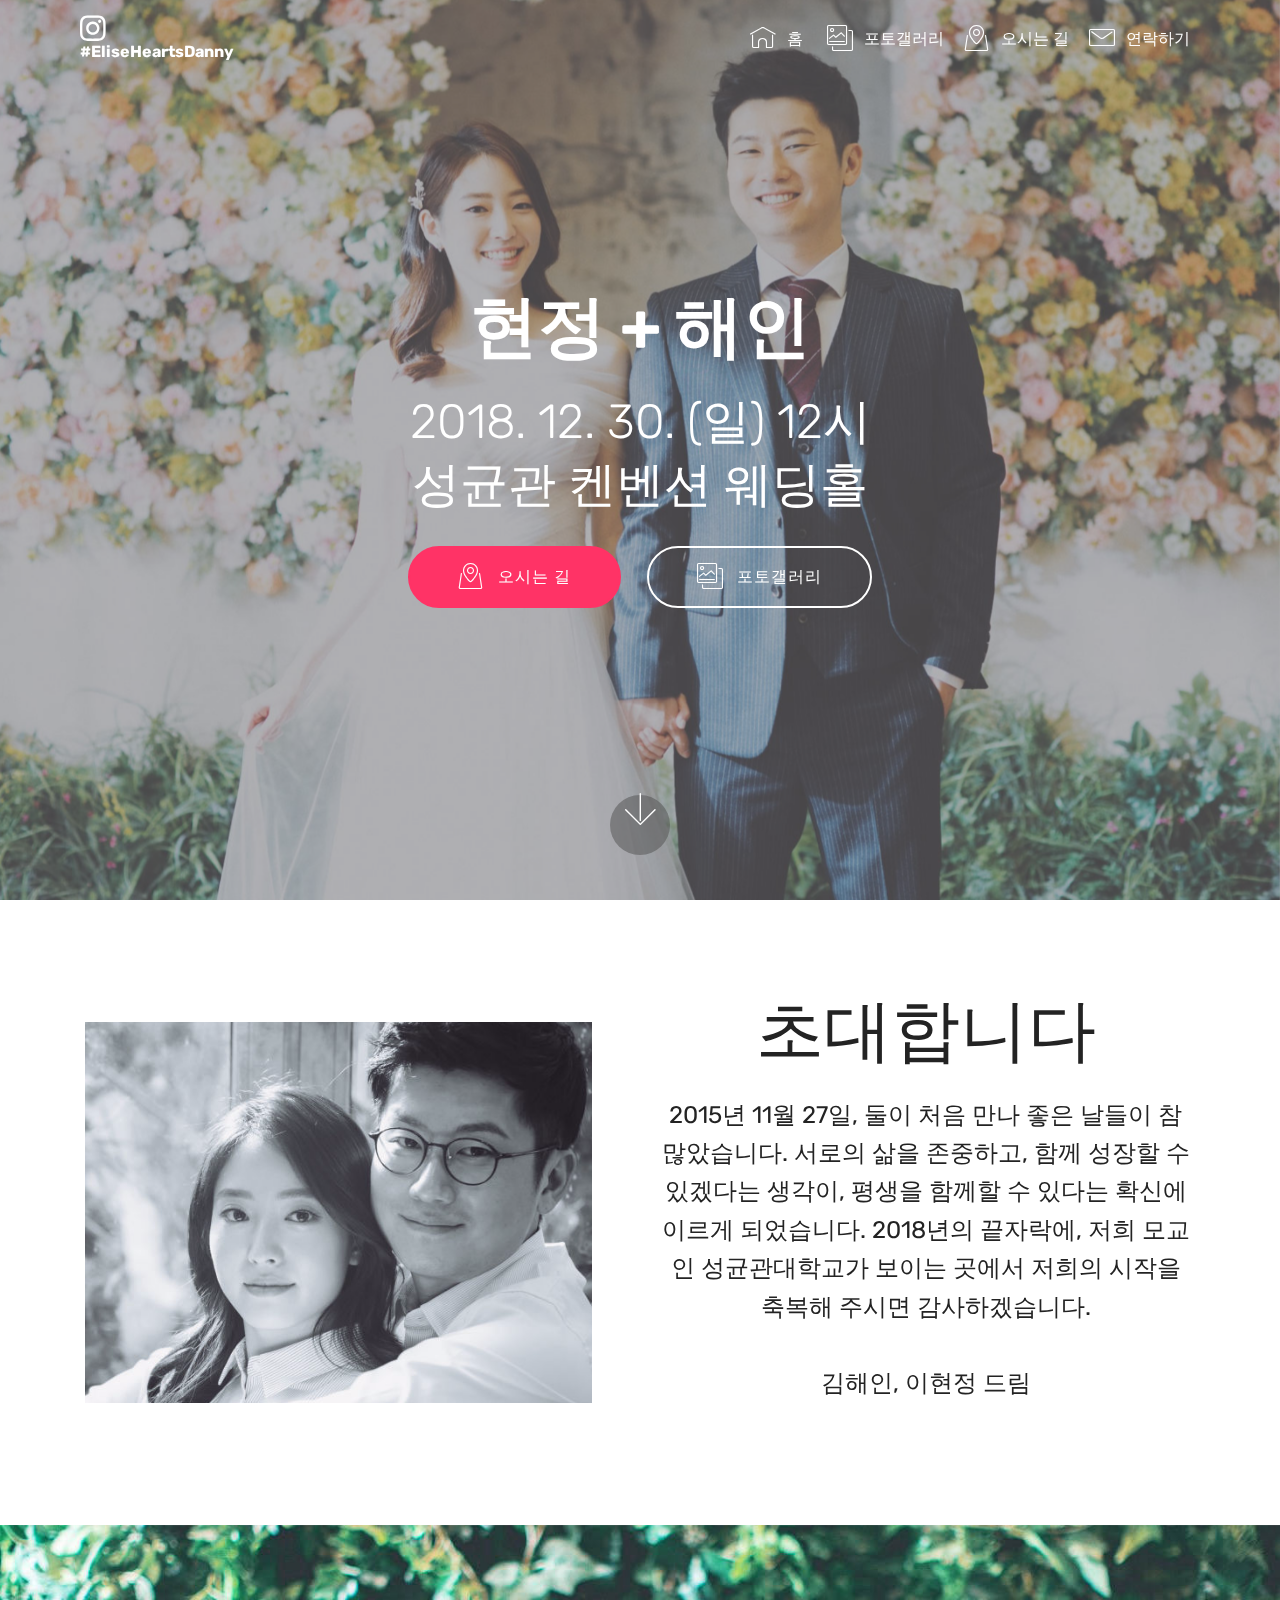
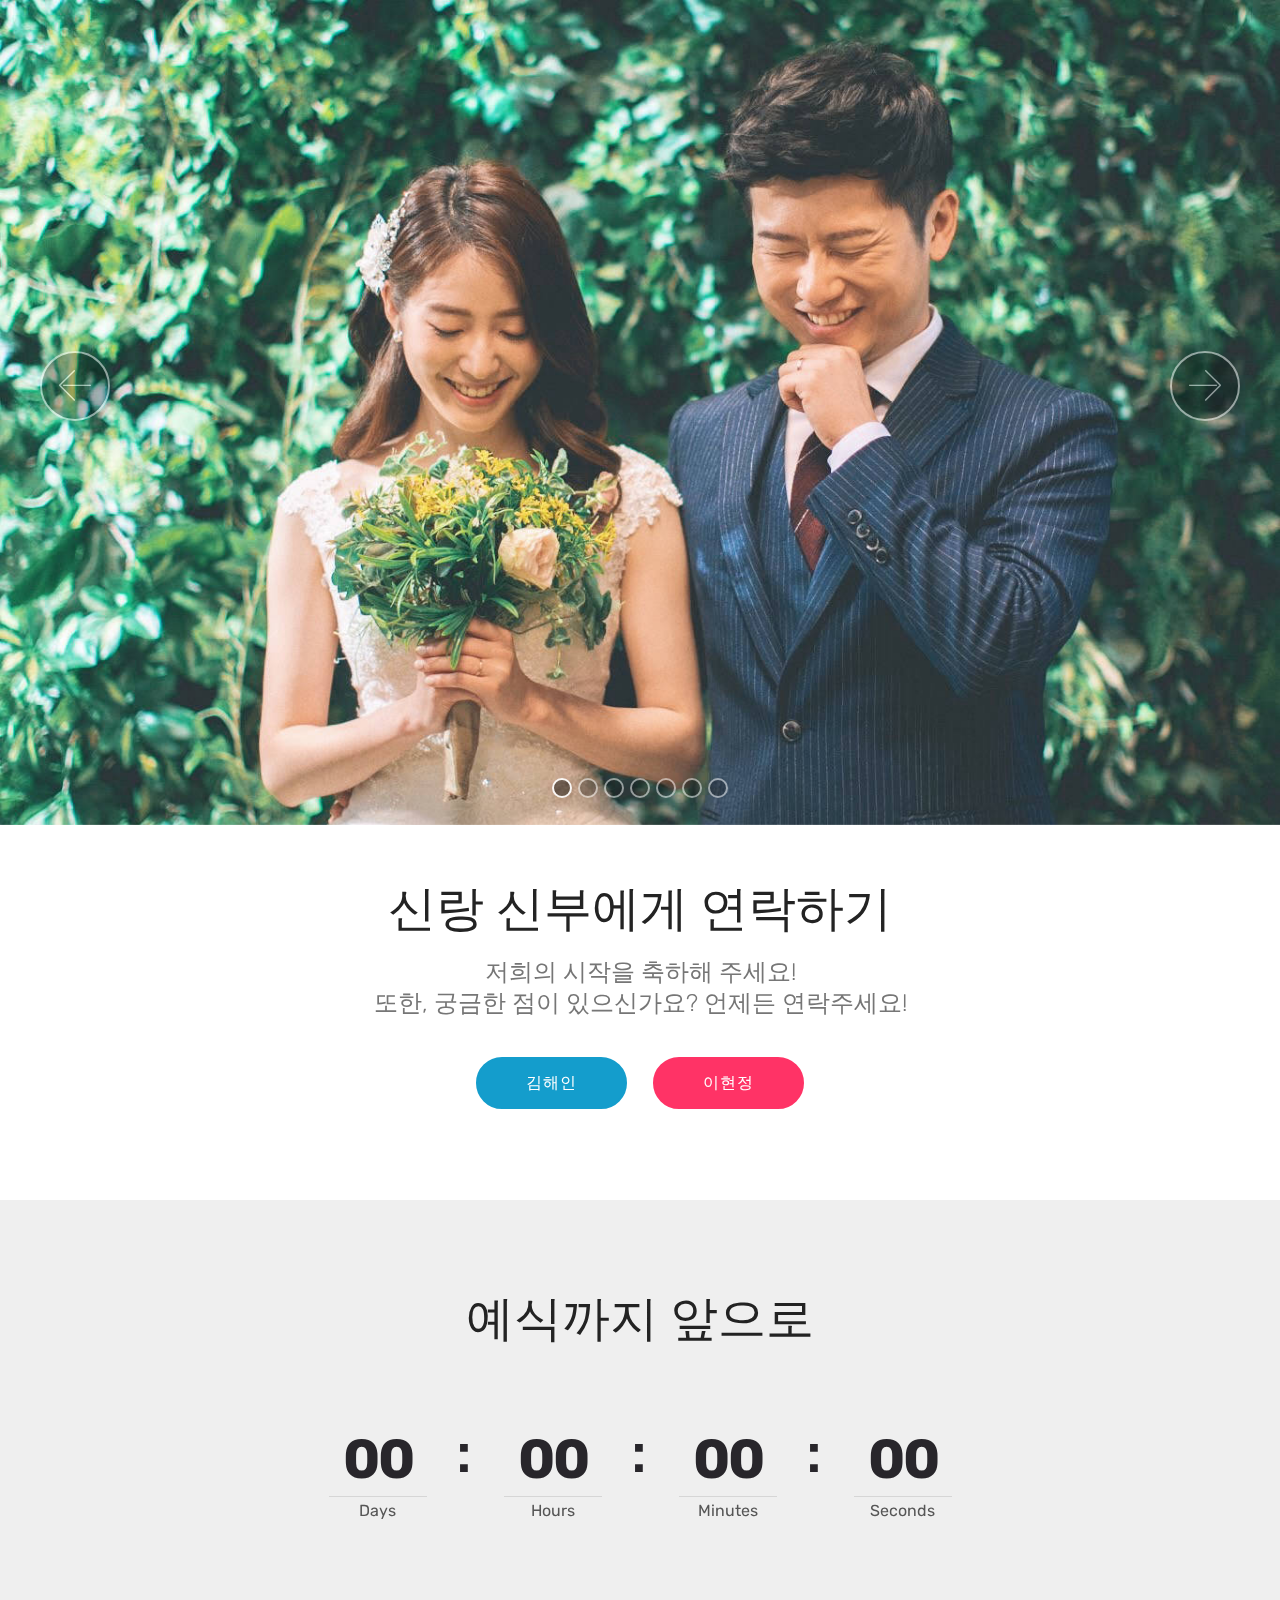
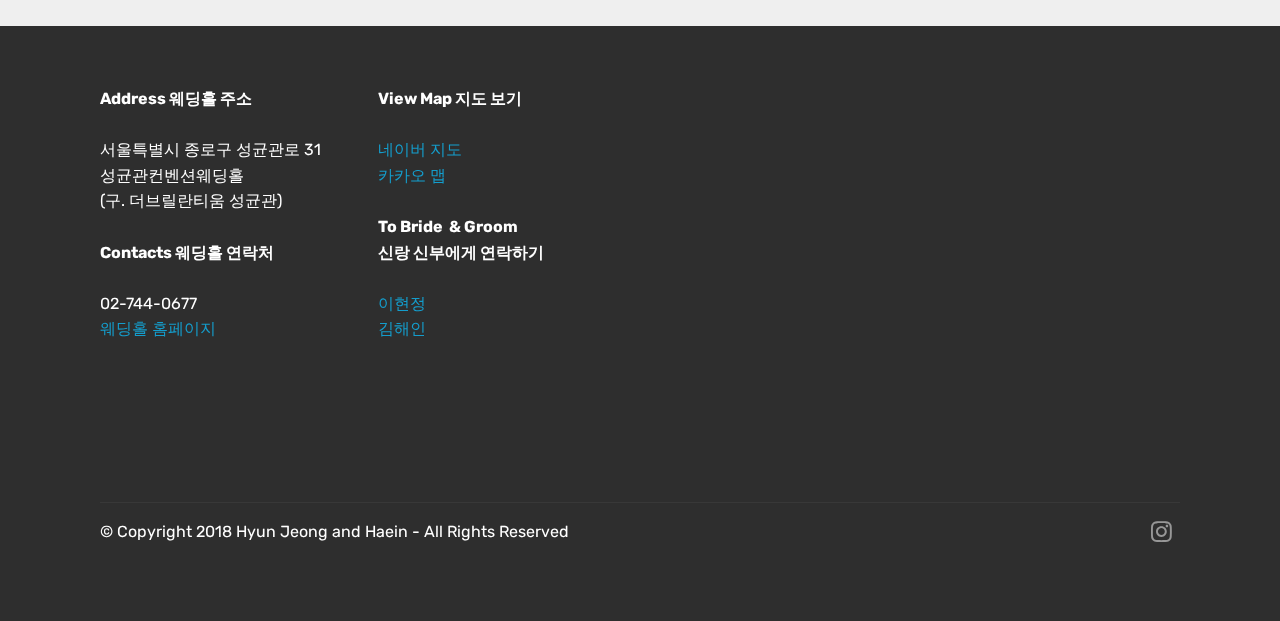
==== index.html @ a501055c "create github pages" ====
<!DOCTYPE html>
<html >
<head>
  <!-- Site made with Mobirise Website Builder v4.8.7, https://mobirise.com -->
  <meta charset="UTF-8">
  <meta http-equiv="X-UA-Compatible" content="IE=edge">
  <meta name="generator" content="Mobirise v4.8.7, mobirise.com">
  <meta name="viewport" content="width=device-width, initial-scale=1, minimum-scale=1">
  <link rel="shortcut icon" href="assets/images/logo2.png" type="image/x-icon">
  <meta name="description" content="">
  <title>초대합니다</title>
  <link rel="stylesheet" href="assets/web/assets/mobirise-icons/mobirise-icons.css">
  <link rel="stylesheet" href="assets/tether/tether.min.css">
  <link rel="stylesheet" href="assets/bootstrap/css/bootstrap.min.css">
  <link rel="stylesheet" href="assets/bootstrap/css/bootstrap-grid.min.css">
  <link rel="stylesheet" href="assets/bootstrap/css/bootstrap-reboot.min.css">
  <link rel="stylesheet" href="assets/socicon/css/styles.css">
  <link rel="stylesheet" href="assets/dropdown/css/style.css">
  <link rel="stylesheet" href="assets/theme/css/style.css">
  <link rel="stylesheet" href="assets/mobirise/css/mbr-additional.css" type="text/css">
  
  
  
</head>
<body>
  <section class="menu cid-r9FA1rceeF" once="menu" id="menu1-o">

    

    <nav class="navbar navbar-expand beta-menu navbar-dropdown align-items-center navbar-fixed-top navbar-toggleable-sm bg-color transparent">
        <button class="navbar-toggler navbar-toggler-right" type="button" data-toggle="collapse" data-target="#navbarSupportedContent" aria-controls="navbarSupportedContent" aria-expanded="false" aria-label="Toggle navigation">
            <div class="hamburger">
                <span></span>
                <span></span>
                <span></span>
                <span></span>
            </div>
        </button>
        <div class="menu-logo">
            <div class="navbar-brand">
                
                <span class="navbar-caption-wrap"><a class="navbar-caption text-white display-4" href="https://www.instagram.com/eliseheartsdanny/"><span class="socicon socicon-instagram mbr-iconfont mbr-iconfont-btn"></span>
                        #EliseHeartsDanny</a></span>
            </div>
        </div>
        <div class="collapse navbar-collapse" id="navbarSupportedContent">
            <ul class="navbar-nav nav-dropdown nav-right" data-app-modern-menu="true"><li class="nav-item">
                    <a class="nav-link link text-white display-4" href="index.html">
                        <span class="mbri-home mbr-iconfont mbr-iconfont-btn"></span>홈&nbsp;</a>
                </li>
                <li class="nav-item">
                    <a class="nav-link link text-white display-4" href="page.html"><span class="mbri-photos mbr-iconfont mbr-iconfont-btn"></span>포토갤러리</a>
                </li><li class="nav-item"><a class="nav-link link text-white display-4" href="page2.html"><span class="mbri-map-pin mbr-iconfont mbr-iconfont-btn"></span>오시는 길<br></a></li><li class="nav-item"><a class="nav-link link text-white display-4" href="page4.html"><span class="mbri-letter mbr-iconfont mbr-iconfont-btn"></span>연락하기<br></a></li></ul>
            
        </div>
    </nav>
</section>

<section class="engine"><a href="https://mobirise.info/u">bootstrap responsive templates</a></section><section class="cid-r9Fqbcuisv mbr-fullscreen mbr-parallax-background" id="header2-a">

    

    <div class="mbr-overlay" style="opacity: 0.5; background-color: rgb(118, 118, 118);"></div>

    <div class="container align-center">
        <div class="row justify-content-md-center">
            <div class="mbr-white col-md-10">
                <h1 class="mbr-section-title mbr-bold pb-3 mbr-fonts-style display-1">
                    현정 + 해인</h1>
                <h3 class="mbr-section-subtitle align-center mbr-light pb-3 mbr-fonts-style display-2">2018. 12. 30. (일) 12시<br>성균관 켄벤션 웨딩홀</h3>
                
                <div class="mbr-section-btn"><a class="btn btn-md btn-secondary display-4" href="page2.html"><span class="mbri-map-pin mbr-iconfont mbr-iconfont-btn"></span>오시는 길</a>
                    <a class="btn btn-md btn-white-outline display-4" href="page.html"><span class="mbri-photos mbr-iconfont mbr-iconfont-btn"></span>포토갤러리</a></div>
            </div>
        </div>
    </div>
    <div class="mbr-arrow hidden-sm-down" aria-hidden="true">
        <a href="#next">
            <i class="mbri-down mbr-iconfont"></i>
        </a>
    </div>
</section>

<section class="header3 cid-r9FpPmQoL1" id="header3-9">

    

    

    <div class="container">
        <div class="media-container-row">
            <div class="mbr-figure" style="width: 100%;">
                <img src="assets/images/ad77caf5-7f33-4e1b-9abf-c7ae0a8abde1-580x870.jpg" alt="Mobirise" title="">
            </div>

            <div class="media-content">
                <h1 class="mbr-section-title mbr-white pb-3 mbr-fonts-style display-1">
                    초대합니다</h1>
                
                <div class="mbr-section-text mbr-white pb-3 ">
                    <p class="mbr-text mbr-fonts-style display-5">
                        2015년 11월 27일, 둘이 처음 만나 좋은 날들이 참 많았습니다. 서로의 삶을 존중하고, 함께 성장할 수 있겠다는 생각이, 평생을 함께할 수 있다는 확신에 이르게 되었습니다. 2018년의 끝자락에, 저희 모교인 성균관대학교가 보이는 곳에서 저희의 시작을 축복해 주시면 감사하겠습니다.<br><br>김해인, 이현정 드림</p>
                </div>
                
            </div>
        </div>
    </div>

</section>

<section class="carousel slide cid-ra6rHVRAQe" data-interval="false" id="slider1-t">

    

    <div class="full-screen"><div class="mbr-slider slide carousel" data-pause="true" data-keyboard="false" data-ride="carousel" data-interval="4000"><ol class="carousel-indicators"><li data-app-prevent-settings="" data-target="#slider1-t" class=" active" data-slide-to="0"></li><li data-app-prevent-settings="" data-target="#slider1-t" data-slide-to="1"></li><li data-app-prevent-settings="" data-target="#slider1-t" data-slide-to="2"></li><li data-app-prevent-settings="" data-target="#slider1-t" data-slide-to="3"></li><li data-app-prevent-settings="" data-target="#slider1-t" data-slide-to="4"></li><li data-app-prevent-settings="" data-target="#slider1-t" data-slide-to="5"></li><li data-app-prevent-settings="" data-target="#slider1-t" data-slide-to="6"></li></ol><div class="carousel-inner" role="listbox"><div class="carousel-item slider-fullscreen-image active" data-bg-video-slide="false" style="background-image: url(assets/images/ece1b891-afbf-4bc6-9c72-25e5a873dcd1-1365x2048.jpg);"><div class="container container-slide"><div class="image_wrapper"><img src="assets/images/ece1b891-afbf-4bc6-9c72-25e5a873dcd1-1365x2048.jpg"><div class="carousel-caption justify-content-center"><div class="col-10 align-center"></div></div></div></div></div><div class="carousel-item slider-fullscreen-image" data-bg-video-slide="false" style="background-image: url(assets/images/1c423d7a-000f-43f5-81cb-27cecf913534-2-2000x1360.jpg);"><div class="container container-slide"><div class="image_wrapper"><img src="assets/images/1c423d7a-000f-43f5-81cb-27cecf913534-2-2000x1360.jpg"><div class="carousel-caption justify-content-center"><div class="col-10 align-center"></div></div></div></div></div><div class="carousel-item slider-fullscreen-image" data-bg-video-slide="false" style="background-image: url(assets/images/12b0146c-f5fb-4c24-83f3-bd1f5a8c6efd-1365x2048.jpg);"><div class="container container-slide"><div class="image_wrapper"><img src="assets/images/12b0146c-f5fb-4c24-83f3-bd1f5a8c6efd-1365x2048.jpg"><div class="carousel-caption justify-content-center"><div class="col-10 align-center"></div></div></div></div></div><div class="carousel-item slider-fullscreen-image" data-bg-video-slide="false" style="background-image: url(assets/images/3f1f6cc6-a832-4691-bbc0-64c6f62feb18-1365x2048.jpg);"><div class="container container-slide"><div class="image_wrapper"><img src="assets/images/3f1f6cc6-a832-4691-bbc0-64c6f62feb18-1365x2048.jpg"><div class="carousel-caption justify-content-center"><div class="col-10 align-center"></div></div></div></div></div><div class="carousel-item slider-fullscreen-image" data-bg-video-slide="false" style="background-image: url(assets/images/51c10183-8046-4493-8538-49749af10b62-1365x2048.jpg);"><div class="container container-slide"><div class="image_wrapper"><img src="assets/images/51c10183-8046-4493-8538-49749af10b62-1365x2048.jpg"><div class="carousel-caption justify-content-center"><div class="col-10 align-center"></div></div></div></div></div><div class="carousel-item slider-fullscreen-image" data-bg-video-slide="false" style="background-image: url(assets/images/fb0e4b6e-843e-44b3-b6cb-cd9844b8a69c-1-2000x1368.jpg);"><div class="container container-slide"><div class="image_wrapper"><img src="assets/images/fb0e4b6e-843e-44b3-b6cb-cd9844b8a69c-1-2000x1368.jpg"><div class="carousel-caption justify-content-center"><div class="col-10 align-center"></div></div></div></div></div><div class="carousel-item slider-fullscreen-image" data-bg-video-slide="false" style="background-image: url(assets/images/2cd5fa58-63eb-47d4-b0cd-e3f09477c1b6-1365x2048.jpg);"><div class="container container-slide"><div class="image_wrapper"><img src="assets/images/2cd5fa58-63eb-47d4-b0cd-e3f09477c1b6-1365x2048.jpg"><div class="carousel-caption justify-content-center"><div class="col-10 align-center"></div></div></div></div></div></div><a data-app-prevent-settings="" class="carousel-control carousel-control-prev" role="button" data-slide="prev" href="#slider1-t"><span aria-hidden="true" class="mbri-left mbr-iconfont"></span><span class="sr-only">Previous</span></a><a data-app-prevent-settings="" class="carousel-control carousel-control-next" role="button" data-slide="next" href="#slider1-t"><span aria-hidden="true" class="mbri-right mbr-iconfont"></span><span class="sr-only">Next</span></a></div></div>

</section>

<section class="mbr-section content4 cid-ra7XZERwAo" id="content4-28">

    

    <div class="container">
        <div class="media-container-row">
            <div class="title col-12 col-md-8">
                <h2 class="align-center pb-3 mbr-fonts-style display-2">
                    신랑 신부에게 연락하기</h2>
                <h3 class="mbr-section-subtitle align-center mbr-light mbr-fonts-style display-5">저희의 시작을 축하해 주세요! <br>또한, 궁금한 점이 있으신가요? 언제든 연락주세요!</h3>
                <div class="mbr-section-btn align-center py-4"><a class="btn btn-primary display-4" href="tel:010-4548-0478">김해인</a>
                    <a class="btn btn-secondary display-4" href="tel:010-7668-9848">이현정</a></div>
            </div>
        </div>
    </div>
</section>

<section class="countdown1 cid-r9FrYjuBpv" id="countdown1-c">
    
    
    
    <div class="container ">
        <h2 class="mbr-section-title pb-3 align-center mbr-fonts-style display-2">예식까지 앞으로</h2>
        
        
    </div>
    <div class="container countdown-cont align-center">
        <div class="daysCountdown" title="Days"></div>
        <div class="hoursCountdown" title="Hours"></div> 
        <div class="minutesCountdown" title="Minutes"></div> 
        <div class="secondsCountdown" title="Seconds"></div>
        <div class="countdown pt-5 mt-2" data-due-date="2018/12/30"> 
        </div>
    </div>
</section>

<section class="cid-r9FsnHuoIr" id="footer2-e">

    

    

    <div class="container">
        <div class="media-container-row content mbr-white">
            <div class="col-12 col-md-3 mbr-fonts-style display-7">
                <p class="mbr-text"><strong>Address 웨딩홀 주소</strong>
<br>
<br>서울특별시 종로구 성균관로 31 
<br>성균관컨벤션웨딩홀<br>(구. 더브릴란티움 성균관)
<br><br><strong>Contacts 웨딩홀 연락처
</strong><br><br>02-744-0677<br><a href="http://www.skkconvention.co.kr/" target="_blank">웨딩홀 홈페이지</a><br></p>
            </div>
            <div class="col-12 col-md-3 mbr-fonts-style display-7">
                <p class="mbr-text"><strong>View Map 지도 보기</strong><br>
                    <br><a href="http://naver.me/Fxkn3flP" target="_blank">네이버 지도</a><br><a href="http://dmaps.kr/b9opy" target="_blank">카카오 맵</a><br><br><strong>To Bride &nbsp;&amp; Groom</strong><br><strong>신</strong><strong>랑 신부에게 연락하기</strong><br>
<br><a href="tel:010-7668-9848">이현정</a><br><a href="tel:010-4548-0478">김해인</a><br><br><br><br></p>
            </div>
            <div class="col-12 col-md-6">
                <div class="google-map"><iframe frameborder="0" style="border:0" src="https://www.google.com/maps/embed/v1/place?key=AIzaSyA0Dx_boXQiwvdz8sJHoYeZNVTdoWONYkU&amp;q=place_id:ChIJ2YzNDNWifDURwGDjyuSseGc" allowfullscreen=""></iframe></div>
            </div>
        </div>
        <div class="footer-lower">
            <div class="media-container-row">
                <div class="col-sm-12">
                    <hr>
                </div>
            </div>
            <div class="media-container-row mbr-white">
                <div class="col-sm-6 copyright">
                    <p class="mbr-text mbr-fonts-style display-7">
                        © Copyright 2018 Hyun Jeong and Haein - All Rights Reserved
                    </p>
                </div>
                <div class="col-md-6">
                    <div class="social-list align-right">
                        <div class="soc-item">
                            <a href="https://www.instagram.com/eliseheartsdanny/" target="_blank">
                                <span class="mbr-iconfont mbr-iconfont-social socicon-instagram socicon"></span>
                            </a>
                        </div>
                        
                        
                        
                        
                        
                    </div>
                </div>
            </div>
        </div>
    </div>
</section>


  <script src="assets/web/assets/jquery/jquery.min.js"></script>
  <script src="assets/popper/popper.min.js"></script>
  <script src="assets/tether/tether.min.js"></script>
  <script src="assets/bootstrap/js/bootstrap.min.js"></script>
  <script src="assets/smoothscroll/smooth-scroll.js"></script>
  <script src="assets/parallax/jarallax.min.js"></script>
  <script src="assets/ytplayer/jquery.mb.ytplayer.min.js"></script>
  <script src="assets/touchswipe/jquery.touch-swipe.min.js"></script>
  <script src="assets/bootstrapcarouselswipe/bootstrap-carousel-swipe.js"></script>
  <script src="assets/countdown/jquery.countdown.min.js"></script>
  <script src="assets/dropdown/js/script.min.js"></script>
  <script src="assets/vimeoplayer/jquery.mb.vimeo_player.js"></script>
  <script src="assets/theme/js/script.js"></script>
  <script src="assets/slidervideo/script.js"></script>
  
  
</body>
</html>
---- assets/web/assets/mobirise-icons/mobirise-icons.css ----
@font-face {
  font-family: 'MobiriseIcons';
  src:  url('mobirise-icons.eot?spat4u');
  src:  url('mobirise-icons.eot?spat4u#iefix') format('embedded-opentype'),
    url('mobirise-icons.ttf?spat4u') format('truetype'),
    url('mobirise-icons.woff?spat4u') format('woff'),
    url('mobirise-icons.svg?spat4u#MobiriseIcons') format('svg');
  font-weight: normal;
  font-style: normal;
}

[class^="mbri-"], [class*=" mbri-"] {
  /* use !important to prevent issues with browser extensions that change fonts */
  font-family: MobiriseIcons !important;
  speak: none;
  font-style: normal;
  font-weight: normal;
  font-variant: normal;
  text-transform: none;
  line-height: 1;

  /* Better Font Rendering =========== */
  -webkit-font-smoothing: antialiased;
  -moz-osx-font-smoothing: grayscale;
}

.mbri-add-submenu:before {
  content: "\e900";
}
.mbri-alert:before {
  content: "\e901";
}
.mbri-align-center:before {
  content: "\e902";
}
.mbri-align-justify:before {
  content: "\e903";
}
.mbri-align-left:before {
  content: "\e904";
}
.mbri-align-right:before {
  content: "\e905";
}
.mbri-android:before {
  content: "\e906";
}
.mbri-apple:before {
  content: "\e907";
}
.mbri-arrow-down:before {
  content: "\e908";
}
.mbri-arrow-next:before {
  content: "\e909";
}
.mbri-arrow-prev:before {
  content: "\e90a";
}
.mbri-arrow-up:before {
  content: "\e90b";
}
.mbri-bold:before {
  content: "\e90c";
}
.mbri-bookmark:before {
  content: "\e90d";
}
.mbri-bootstrap:before {
  content: "\e90e";
}
.mbri-briefcase:before {
  content: "\e90f";
}
.mbri-browse:before {
  content: "\e910";
}
.mbri-bulleted-list:before {
  content: "\e911";
}
.mbri-calendar:before {
  content: "\e912";
}
.mbri-camera:before {
  content: "\e913";
}
.mbri-cart-add:before {
  content: "\e914";
}
.mbri-cart-full:before {
  content: "\e915";
}
.mbri-cash:before {
  content: "\e916";
}
.mbri-change-style:before {
  content: "\e917";
}
.mbri-chat:before {
  content: "\e918";
}
.mbri-clock:before {
  content: "\e919";
}
.mbri-close:before {
  content: "\e91a";
}
.mbri-cloud:before {
  content: "\e91b";
}
.mbri-code:before {
  content: "\e91c";
}
.mbri-contact-form:before {
  content: "\e91d";
}
.mbri-credit-card:before {
  content: "\e91e";
}
.mbri-cursor-click:before {
  content: "\e91f";
}
.mbri-cust-feedback:before {
  content: "\e920";
}
.mbri-database:before {
  content: "\e921";
}
.mbri-delivery:before {
  content: "\e922";
}
.mbri-desktop:before {
  content: "\e923";
}
.mbri-devices:before {
  content: "\e924";
}
.mbri-down:before {
  content: "\e925";
}
.mbri-download:before {
  content: "\e989";
}
.mbri-drag-n-drop:before {
  content: "\e927";
}
.mbri-drag-n-drop2:before {
  content: "\e928";
}
.mbri-edit:before {
  content: "\e929";
}
.mbri-edit2:before {
  content: "\e92a";
}
.mbri-error:before {
  content: "\e92b";
}
.mbri-extension:before {
  content: "\e92c";
}
.mbri-features:before {
  content: "\e92d";
}
.mbri-file:before {
  content: "\e92e";
}
.mbri-flag:before {
  content: "\e92f";
}
.mbri-folder:before {
  content: "\e930";
}
.mbri-gift:before {
  content: "\e931";
}
.mbri-github:before {
  content: "\e932";
}
.mbri-globe:before {
  content: "\e933";
}
.mbri-globe-2:before {
  content: "\e934";
}
.mbri-growing-chart:before {
  content: "\e935";
}
.mbri-hearth:before {
  content: "\e936";
}
.mbri-help:before {
  content: "\e937";
}
.mbri-home:before {
  content: "\e938";
}
.mbri-hot-cup:before {
  content: "\e939";
}
.mbri-idea:before {
  content: "\e93a";
}
.mbri-image-gallery:before {
  content: "\e93b";
}
.mbri-image-slider:before {
  content: "\e93c";
}
.mbri-info:before {
  content: "\e93d";
}
.mbri-italic:before {
  content: "\e93e";
}
.mbri-key:before {
  content: "\e93f";
}
.mbri-laptop:before {
  content: "\e940";
}
.mbri-layers:before {
  content: "\e941";
}
.mbri-left-right:before {
  content: "\e942";
}
.mbri-left:before {
  content: "\e943";
}
.mbri-letter:before {
  content: "\e944";
}
.mbri-like:before {
  content: "\e945";
}
.mbri-link:before {
  content: "\e946";
}
.mbri-lock:before {
  content: "\e947";
}
.mbri-login:before {
  content: "\e948";
}
.mbri-logout:before {
  content: "\e949";
}
.mbri-magic-stick:before {
  content: "\e94a";
}
.mbri-map-pin:before {
  content: "\e94b";
}
.mbri-menu:before {
  content: "\e94c";
}
.mbri-mobile:before {
  content: "\e94d";
}
.mbri-mobile2:before {
  content: "\e94e";
}
.mbri-mobirise:before {
  content: "\e94f";
}
.mbri-more-horizontal:before {
  content: "\e950";
}
.mbri-more-vertical:before {
  content: "\e951";
}
.mbri-music:before {
  content: "\e952";
}
.mbri-new-file:before {
  content: "\e953";
}
.mbri-numbered-list:before {
  content: "\e954";
}
.mbri-opened-folder:before {
  content: "\e955";
}
.mbri-pages:before {
  content: "\e956";
}
.mbri-paper-plane:before {
  content: "\e957";
}
.mbri-paperclip:before {
  content: "\e958";
}
.mbri-photo:before {
  content: "\e959";
}
.mbri-photos:before {
  content: "\e95a";
}
.mbri-pin:before {
  content: "\e95b";
}
.mbri-play:before {
  content: "\e95c";
}
.mbri-plus:before {
  content: "\e95d";
}
.mbri-preview:before {
  content: "\e95e";
}
.mbri-print:before {
  content: "\e95f";
}
.mbri-protect:before {
  content: "\e960";
}
.mbri-question:before {
  content: "\e961";
}
.mbri-quote-left:before {
  content: "\e962";
}
.mbri-quote-right:before {
  content: "\e963";
}
.mbri-refresh:before {
  content: "\e964";
}
.mbri-responsive:before {
  content: "\e965";
}
.mbri-right:before {
  content: "\e966";
}
.mbri-rocket:before {
  content: "\e967";
}
.mbri-sad-face:before {
  content: "\e968";
}
.mbri-sale:before {
  content: "\e969";
}
.mbri-save:before {
  content: "\e96a";
}
.mbri-search:before {
  content: "\e96b";
}
.mbri-setting:before {
  content: "\e96c";
}
.mbri-setting2:before {
  content: "\e96d";
}
.mbri-setting3:before {
  content: "\e96e";
}
.mbri-share:before {
  content: "\e96f";
}
.mbri-shopping-bag:before {
  content: "\e970";
}
.mbri-shopping-basket:before {
  content: "\e971";
}
.mbri-shopping-cart:before {
  content: "\e972";
}
.mbri-sites:before {
  content: "\e973";
}
.mbri-smile-face:before {
  content: "\e974";
}
.mbri-speed:before {
  content: "\e975";
}
.mbri-star:before {
  content: "\e976";
}
.mbri-success:before {
  content: "\e977";
}
.mbri-sun:before {
  content: "\e978";
}
.mbri-sun2:before {
  content: "\e979";
}
.mbri-tablet:before {
  content: "\e97a";
}
.mbri-tablet-vertical:before {
  content: "\e97b";
}
.mbri-target:before {
  content: "\e97c";
}
.mbri-timer:before {
  content: "\e97d";
}
.mbri-to-ftp:before {
  content: "\e97e";
}
.mbri-to-local-drive:before {
  content: "\e97f";
}
.mbri-touch-swipe:before {
  content: "\e980";
}
.mbri-touch:before {
  content: "\e981";
}
.mbri-trash:before {
  content: "\e982";
}
.mbri-underline:before {
  content: "\e983";
}
.mbri-unlink:before {
  content: "\e984";
}
.mbri-unlock:before {
  content: "\e985";
}
.mbri-up-down:before {
  content: "\e986";
}
.mbri-up:before {
  content: "\e987";
}
.mbri-update:before {
  content: "\e988";
}
.mbri-upload:before {
 content: "\e926"; 
}
.mbri-user:before {
  content: "\e98a";
}
.mbri-user2:before {
  content: "\e98b";
}
.mbri-users:before {
  content: "\e98c";
}
.mbri-video:before {
  content: "\e98d";
}
.mbri-video-play:before {
  content: "\e98e";
}
.mbri-watch:before {
  content: "\e98f";
}
.mbri-website-theme:before {
  content: "\e990";
}
.mbri-wifi:before {
  content: "\e991";
}
.mbri-windows:before {
  content: "\e992";
}
.mbri-zoom-out:before {
  content: "\e993";
}
.mbri-redo:before {
  content: "\e994";
}
.mbri-undo:before {
  content: "\e995";
}
---- assets/socicon/css/styles.css ----
@charset "UTF-8";

@font-face {
  font-family: "socicon";
  src:url("../fonts/socicon.eot");
  src:url("../fonts/socicon.eot?#iefix") format("embedded-opentype"),
    url("../fonts/socicon.woff") format("woff"),
    url("../fonts/socicon.ttf") format("truetype"),
    url("../fonts/socicon.svg#socicon") format("svg");
  font-weight: normal;
  font-style: normal;

}

[data-icon]:before {
  font-family: "socicon" !important;
  content: attr(data-icon);
  font-style: normal !important;
  font-weight: normal !important;
  font-variant: normal !important;
  text-transform: none !important;
  speak: none;
  line-height: 1;
  -webkit-font-smoothing: antialiased;
  -moz-osx-font-smoothing: grayscale;
}

[class^="socicon-"]:before,
[class*=" socicon-"]:before {
  font-family: "socicon" !important;
  font-style: normal !important;
  font-weight: normal !important;
  font-variant: normal !important;
  text-transform: none !important;
  speak: none;
  line-height: 1;
  -webkit-font-smoothing: antialiased;
  -moz-osx-font-smoothing: grayscale;
}

.socicon-modelmayhem:before {
  content: "\e000";
}
.socicon-mixcloud:before {
  content: "\e001";
}
.socicon-drupal:before {
  content: "\e002";
}
.socicon-swarm:before {
  content: "\e003";
}
.socicon-istock:before {
  content: "\e004";
}
.socicon-yammer:before {
  content: "\e005";
}
.socicon-ello:before {
  content: "\e006";
}
.socicon-stackoverflow:before {
  content: "\e007";
}
.socicon-persona:before {
  content: "\e008";
}
.socicon-triplej:before {
  content: "\e009";
}
.socicon-houzz:before {
  content: "\e00a";
}
.socicon-rss:before {
  content: "\e00b";
}
.socicon-paypal:before {
  content: "\e00c";
}
.socicon-odnoklassniki:before {
  content: "\e00d";
}
.socicon-airbnb:before {
  content: "\e00e";
}
.socicon-periscope:before {
  content: "\e00f";
}
.socicon-outlook:before {
  content: "\e010";
}
.socicon-coderwall:before {
  content: "\e011";
}
.socicon-tripadvisor:before {
  content: "\e012";
}
.socicon-appnet:before {
  content: "\e013";
}
.socicon-goodreads:before {
  content: "\e014";
}
.socicon-tripit:before {
  content: "\e015";
}
.socicon-lanyrd:before {
  content: "\e016";
}
.socicon-slideshare:before {
  content: "\e017";
}
.socicon-buffer:before {
  content: "\e018";
}
.socicon-disqus:before {
  content: "\e019";
}
.socicon-vkontakte:before {
  content: "\e01a";
}
.socicon-whatsapp:before {
  content: "\e01b";
}
.socicon-patreon:before {
  content: "\e01c";
}
.socicon-storehouse:before {
  content: "\e01d";
}
.socicon-pocket:before {
  content: "\e01e";
}
.socicon-mail:before {
  content: "\e01f";
}
.socicon-blogger:before {
  content: "\e020";
}
.socicon-technorati:before {
  content: "\e021";
}
.socicon-reddit:before {
  content: "\e022";
}
.socicon-dribbble:before {
  content: "\e023";
}
.socicon-stumbleupon:before {
  content: "\e024";
}
.socicon-digg:before {
  content: "\e025";
}
.socicon-envato:before {
  content: "\e026";
}
.socicon-behance:before {
  content: "\e027";
}
.socicon-delicious:before {
  content: "\e028";
}
.socicon-deviantart:before {
  content: "\e029";
}
.socicon-forrst:before {
  content: "\e02a";
}
.socicon-play:before {
  content: "\e02b";
}
.socicon-zerply:before {
  content: "\e02c";
}
.socicon-wikipedia:before {
  content: "\e02d";
}
.socicon-apple:before {
  content: "\e02e";
}
.socicon-flattr:before {
  content: "\e02f";
}
.socicon-github:before {
  content: "\e030";
}
.socicon-renren:before {
  content: "\e031";
}
.socicon-friendfeed:before {
  content: "\e032";
}
.socicon-newsvine:before {
  content: "\e033";
}
.socicon-identica:before {
  content: "\e034";
}
.socicon-bebo:before {
  content: "\e035";
}
.socicon-zynga:before {
  content: "\e036";
}
.socicon-steam:before {
  content: "\e037";
}
.socicon-xbox:before {
  content: "\e038";
}
.socicon-windows:before {
  content: "\e039";
}
.socicon-qq:before {
  content: "\e03a";
}
.socicon-douban:before {
  content: "\e03b";
}
.socicon-meetup:before {
  content: "\e03c";
}
.socicon-playstation:before {
  content: "\e03d";
}
.socicon-android:before {
  content: "\e03e";
}
.socicon-snapchat:before {
  content: "\e03f";
}
.socicon-twitter:before {
  content: "\e040";
}
.socicon-facebook:before {
  content: "\e041";
}
.socicon-googleplus:before {
  content: "\e042";
}
.socicon-pinterest:before {
  content: "\e043";
}
.socicon-foursquare:before {
  content: "\e044";
}
.socicon-yahoo:before {
  content: "\e045";
}
.socicon-skype:before {
  content: "\e046";
}
.socicon-yelp:before {
  content: "\e047";
}
.socicon-feedburner:before {
  content: "\e048";
}
.socicon-linkedin:before {
  content: "\e049";
}
.socicon-viadeo:before {
  content: "\e04a";
}
.socicon-xing:before {
  content: "\e04b";
}
.socicon-myspace:before {
  content: "\e04c";
}
.socicon-soundcloud:before {
  content: "\e04d";
}
.socicon-spotify:before {
  content: "\e04e";
}
.socicon-grooveshark:before {
  content: "\e04f";
}
.socicon-lastfm:before {
  content: "\e050";
}
.socicon-youtube:before {
  content: "\e051";
}
.socicon-vimeo:before {
  content: "\e052";
}
.socicon-dailymotion:before {
  content: "\e053";
}
.socicon-vine:before {
  content: "\e054";
}
.socicon-flickr:before {
  content: "\e055";
}
.socicon-500px:before {
  content: "\e056";
}
.socicon-wordpress:before {
  content: "\e058";
}
.socicon-tumblr:before {
  content: "\e059";
}
.socicon-twitch:before {
  content: "\e05a";
}
.socicon-8tracks:before {
  content: "\e05b";
}
.socicon-amazon:before {
  content: "\e05c";
}
.socicon-icq:before {
  content: "\e05d";
}
.socicon-smugmug:before {
  content: "\e05e";
}
.socicon-ravelry:before {
  content: "\e05f";
}
.socicon-weibo:before {
  content: "\e060";
}
.socicon-baidu:before {
  content: "\e061";
}
.socicon-angellist:before {
  content: "\e062";
}
.socicon-ebay:before {
  content: "\e063";
}
.socicon-imdb:before {
  content: "\e064";
}
.socicon-stayfriends:before {
  content: "\e065";
}
.socicon-residentadvisor:before {
  content: "\e066";
}
.socicon-google:before {
  content: "\e067";
}
.socicon-yandex:before {
  content: "\e068";
}
.socicon-sharethis:before {
  content: "\e069";
}
.socicon-bandcamp:before {
  content: "\e06a";
}
.socicon-itunes:before {
  content: "\e06b";
}
.socicon-deezer:before {
  content: "\e06c";
}
.socicon-telegram:before {
  content: "\e06e";
}
.socicon-openid:before {
  content: "\e06f";
}
.socicon-amplement:before {
  content: "\e070";
}
.socicon-viber:before {
  content: "\e071";
}
.socicon-zomato:before {
  content: "\e072";
}
.socicon-draugiem:before {
  content: "\e074";
}
.socicon-endomodo:before {
  content: "\e075";
}
.socicon-filmweb:before {
  content: "\e076";
}
.socicon-stackexchange:before {
  content: "\e077";
}
.socicon-wykop:before {
  content: "\e078";
}
.socicon-teamspeak:before {
  content: "\e079";
}
.socicon-teamviewer:before {
  content: "\e07a";
}
.socicon-ventrilo:before {
  content: "\e07b";
}
.socicon-younow:before {
  content: "\e07c";
}
.socicon-raidcall:before {
  content: "\e07d";
}
.socicon-mumble:before {
  content: "\e07e";
}
.socicon-medium:before {
  content: "\e06d";
}
.socicon-bebee:before {
  content: "\e07f";
}
.socicon-hitbox:before {
  content: "\e080";
}
.socicon-reverbnation:before {
  content: "\e081";
}
.socicon-formulr:before {
  content: "\e082";
}
.socicon-instagram:before {
  content: "\e057";
}
.socicon-battlenet:before {
  content: "\e083";
}
.socicon-chrome:before {
  content: "\e084";
}
.socicon-discord:before {
  content: "\e086";
}
.socicon-issuu:before {
  content: "\e087";
}
.socicon-macos:before {
  content: "\e088";
}
.socicon-firefox:before {
  content: "\e089";
}
.socicon-opera:before {
  content: "\e08d";
}
.socicon-keybase:before {
  content: "\e090";
}
.socicon-alliance:before {
  content: "\e091";
}
.socicon-livejournal:before {
  content: "\e092";
}
.socicon-googlephotos:before {
  content: "\e093";
}
.socicon-horde:before {
  content: "\e094";
}
.socicon-etsy:before {
  content: "\e095";
}
.socicon-zapier:before {
  content: "\e096";
}
.socicon-google-scholar:before {
  content: "\e097";
}
.socicon-researchgate:before {
  content: "\e098";
}
.socicon-wechat:before {
  content: "\e099";
}
.socicon-strava:before {
  content: "\e09a";
}
.socicon-line:before {
  content: "\e09b";
}
.socicon-lyft:before {
  content: "\e09c";
}
.socicon-uber:before {
  content: "\e09d";
}
.socicon-songkick:before {
  content: "\e09e";
}
.socicon-viewbug:before {
  content: "\e09f";
}
.socicon-googlegroups:before {
  content: "\e0a0";
}
.socicon-quora:before {
  content: "\e073";
}
.socicon-diablo:before {
  content: "\e085";
}
.socicon-blizzard:before {
  content: "\e0a1";
}
.socicon-hearthstone:before {
  content: "\e08b";
}
.socicon-heroes:before {
  content: "\e08a";
}
.socicon-overwatch:before {
  content: "\e08c";
}
.socicon-warcraft:before {
  content: "\e08e";
}
.socicon-starcraft:before {
  content: "\e08f";
}
.socicon-beam:before {
  content: "\e0a2";
}
.socicon-curse:before {
  content: "\e0a3";
}
.socicon-player:before {
  content: "\e0a4";
}
.socicon-streamjar:before {
  content: "\e0a5";
}
.socicon-nintendo:before {
  content: "\e0a6";
}
.socicon-hellocoton:before {
  content: "\e0a7";
}
---- assets/dropdown/css/style.css ----
.navbar-dropdown {
  left: 0;
  padding: 0;
  position: absolute;
  right: 0;
  top: 0;
  transition: all 0.45s ease;
  z-index: 1030;
  background: #282828; }
  .navbar-dropdown .navbar-logo {
    margin-right: 0.8rem;
    transition: margin 0.3s ease-in-out;
    vertical-align: middle; }
    .navbar-dropdown .navbar-logo img {
      height: 3.125rem;
      transition: all 0.3s ease-in-out; }
    .navbar-dropdown .navbar-logo.mbr-iconfont {
      font-size: 3.125rem;
      line-height: 3.125rem; }
  .navbar-dropdown .navbar-caption {
    font-weight: 700;
    white-space: normal;
    vertical-align: -4px;
    line-height: 3.125rem !important; }
    .navbar-dropdown .navbar-caption, .navbar-dropdown .navbar-caption:hover {
      color: inherit;
      text-decoration: none; }
  .navbar-dropdown .mbr-iconfont + .navbar-caption {
    vertical-align: -1px; }
  .navbar-dropdown.navbar-fixed-top {
    position: fixed; }
  .navbar-dropdown .navbar-brand span {
    vertical-align: -4px; }
  .navbar-dropdown.bg-color.transparent {
    background: none; }
  .navbar-dropdown.navbar-short .navbar-brand {
    padding: 0.625rem 0; }
    .navbar-dropdown.navbar-short .navbar-brand span {
      vertical-align: -1px; }
  .navbar-dropdown.navbar-short .navbar-caption {
    line-height: 2.375rem !important;
    vertical-align: -2px; }
  .navbar-dropdown.navbar-short .navbar-logo {
    margin-right: 0.5rem; }
    .navbar-dropdown.navbar-short .navbar-logo img {
      height: 2.375rem; }
    .navbar-dropdown.navbar-short .navbar-logo.mbr-iconfont {
      font-size: 2.375rem;
      line-height: 2.375rem; }
  .navbar-dropdown.navbar-short .mbr-table-cell {
    height: 3.625rem; }
  .navbar-dropdown .navbar-close {
    left: 0.6875rem;
    position: fixed;
    top: 0.75rem;
    z-index: 1000; }
  .navbar-dropdown .hamburger-icon {
    content: "";
    display: inline-block;
    vertical-align: middle;
    width: 16px;
    -webkit-box-shadow: 0 -6px 0 1px #282828,0 0 0 1px #282828,0 6px 0 1px #282828;
    -moz-box-shadow: 0 -6px 0 1px #282828,0 0 0 1px #282828,0 6px 0 1px #282828;
    box-shadow: 0 -6px 0 1px #282828,0 0 0 1px #282828,0 6px 0 1px #282828; }

.dropdown-menu .dropdown-toggle[data-toggle="dropdown-submenu"]::after {
  border-bottom: 0.35em solid transparent;
  border-left: 0.35em solid;
  border-right: 0;
  border-top: 0.35em solid transparent;
  margin-left: 0.3rem; }

.dropdown-menu .dropdown-item:focus {
  outline: 0; }

.nav-dropdown {
  font-size: 0.75rem;
  font-weight: 500;
  height: auto !important; }
  .nav-dropdown .nav-btn {
    padding-left: 1rem; }
  .nav-dropdown .link {
    margin: .667em 1.667em;
    font-weight: 500;
    padding: 0;
    transition: color .2s ease-in-out; }
    .nav-dropdown .link.dropdown-toggle {
      margin-right: 2.583em; }
      .nav-dropdown .link.dropdown-toggle::after {
        margin-left: .25rem;
        border-top: 0.35em solid;
        border-right: 0.35em solid transparent;
        border-left: 0.35em solid transparent;
        border-bottom: 0; }
      .nav-dropdown .link.dropdown-toggle[aria-expanded="true"] {
        margin: 0;
        padding: 0.667em 3.263em  0.667em 1.667em; }
  .nav-dropdown .link::after,
  .nav-dropdown .dropdown-item::after {
    color: inherit; }
  .nav-dropdown .btn {
    font-size: 0.75rem;
    font-weight: 700;
    letter-spacing: 0;
    margin-bottom: 0;
    padding-left: 1.25rem;
    padding-right: 1.25rem; }
  .nav-dropdown .dropdown-menu {
    border-radius: 0;
    border: 0;
    left: 0;
    margin: 0;
    padding-bottom: 1.25rem;
    padding-top: 1.25rem;
    position: relative; }
  .nav-dropdown .dropdown-submenu {
    margin-left: 0.125rem;
    top: 0; }
  .nav-dropdown .dropdown-item {
    font-weight: 500;
    line-height: 2;
    padding: 0.3846em 4.615em 0.3846em 1.5385em;
    position: relative;
    transition: color .2s ease-in-out, background-color .2s ease-in-out; }
    .nav-dropdown .dropdown-item::after {
      margin-top: -0.3077em;
      position: absolute;
      right: 1.1538em;
      top: 50%; }
    .nav-dropdown .dropdown-item:focus, .nav-dropdown .dropdown-item:hover {
      background: none; }

@media (max-width: 767px) {
  .nav-dropdown.navbar-toggleable-sm {
    bottom: 0;
    display: none;
    left: 0;
    overflow-x: hidden;
    position: fixed;
    top: 0;
    transform: translateX(-100%);
    -ms-transform: translateX(-100%);
    -webkit-transform: translateX(-100%);
    width: 18.75rem;
    z-index: 999; } }
.nav-dropdown.navbar-toggleable-xl {
  bottom: 0;
  display: none;
  left: 0;
  overflow-x: hidden;
  position: fixed;
  top: 0;
  transform: translateX(-100%);
  -ms-transform: translateX(-100%);
  -webkit-transform: translateX(-100%);
  width: 18.75rem;
  z-index: 999; }

.nav-dropdown-sm {
  display: block !important;
  overflow-x: hidden;
  overflow: auto;
  padding-top: 3.875rem; }
  .nav-dropdown-sm::after {
    content: "";
    display: block;
    height: 3rem;
    width: 100%; }
  .nav-dropdown-sm.collapse.in ~ .navbar-close {
    display: block !important; }
  .nav-dropdown-sm.collapsing, .nav-dropdown-sm.collapse.in {
    transform: translateX(0);
    -ms-transform: translateX(0);
    -webkit-transform: translateX(0);
    transition: all 0.25s ease-out;
    -webkit-transition: all 0.25s ease-out;
    background: #282828; }
  .nav-dropdown-sm.collapsing[aria-expanded="false"] {
    transform: translateX(-100%);
    -ms-transform: translateX(-100%);
    -webkit-transform: translateX(-100%); }
  .nav-dropdown-sm .nav-item {
    display: block;
    margin-left: 0 !important;
    padding-left: 0; }
  .nav-dropdown-sm .link,
  .nav-dropdown-sm .dropdown-item {
    border-top: 1px dotted rgba(255, 255, 255, 0.1);
    font-size: 0.8125rem;
    line-height: 1.6;
    margin: 0 !important;
    padding: 0.875rem 2.4rem 0.875rem 1.5625rem !important;
    position: relative;
    white-space: normal; }
    .nav-dropdown-sm .link:focus, .nav-dropdown-sm .link:hover,
    .nav-dropdown-sm .dropdown-item:focus,
    .nav-dropdown-sm .dropdown-item:hover {
      background: rgba(0, 0, 0, 0.2) !important;
      color: #c0a375; }
  .nav-dropdown-sm .nav-btn {
    position: relative;
    padding: 1.5625rem 1.5625rem 0 1.5625rem; }
    .nav-dropdown-sm .nav-btn::before {
      border-top: 1px dotted rgba(255, 255, 255, 0.1);
      content: "";
      left: 0;
      position: absolute;
      top: 0;
      width: 100%; }
    .nav-dropdown-sm .nav-btn + .nav-btn {
      padding-top: 0.625rem; }
      .nav-dropdown-sm .nav-btn + .nav-btn::before {
        display: none; }
  .nav-dropdown-sm .btn {
    padding: 0.625rem 0; }
  .nav-dropdown-sm .dropdown-toggle[data-toggle="dropdown-submenu"]::after {
    margin-left: .25rem;
    border-top: 0.35em solid;
    border-right: 0.35em solid transparent;
    border-left: 0.35em solid transparent;
    border-bottom: 0; }
  .nav-dropdown-sm .dropdown-toggle[data-toggle="dropdown-submenu"][aria-expanded="true"]::after {
    border-top: 0;
    border-right: 0.35em solid transparent;
    border-left: 0.35em solid transparent;
    border-bottom: 0.35em solid; }
  .nav-dropdown-sm .dropdown-menu {
    margin: 0;
    padding: 0;
    position: relative;
    top: 0;
    left: 0;
    width: 100%;
    border: 0;
    float: none;
    border-radius: 0;
    background: none; }
  .nav-dropdown-sm .dropdown-submenu {
    left: 100%;
    margin-left: 0.125rem;
    margin-top: -1.25rem;
    top: 0; }

.navbar-toggleable-sm .nav-dropdown .dropdown-menu {
  position: absolute; }

.navbar-toggleable-sm .nav-dropdown .dropdown-submenu {
  left: 100%;
  margin-left: 0.125rem;
  margin-top: -1.25rem;
  top: 0; }

.navbar-toggleable-sm.opened .nav-dropdown .dropdown-menu {
  position: relative; }

.navbar-toggleable-sm.opened .nav-dropdown .dropdown-submenu {
  left: 0;
  margin-left: 00rem;
  margin-top: 0rem;
  top: 0; }

.is-builder .nav-dropdown.collapsing {
  transition: none !important; }

/*# sourceMappingURL=style.css.map */
---- assets/theme/css/style.css ----
/*!
 * Mobirise v4 theme (https://mobirise.com/)
 * Copyright 2017 Mobirise
 */
section {
  background-color: #eeeeee; }

section,
.container,
.container-fluid {
  position: relative;
  word-wrap: break-word; }

a.mbr-iconfont:hover {
  text-decoration: none; }

.article .lead p, .article .lead ul, .article .lead ol, .article .lead pre, .article .lead blockquote {
  margin-bottom: 0; }

a {
  font-style: normal;
  font-weight: 400;
  cursor: pointer; }
  a, a:hover {
    text-decoration: none; }

figure {
  margin-bottom: 0; }

body {
  color: #232323; }

h1, h2, h3, h4, h5, h6,
.h1, .h2, .h3, .h4, .h5, .h6,
.display-1, .display-2, .display-3, .display-4 {
  line-height: 1;
  word-break: break-word;
  word-wrap: break-word; }

b, strong {
  font-weight: bold; }

blockquote {
  padding: 10px 0 10px 20px;
  position: relative;
  border-left: 2px solid;
  border-color: #ff3366; }

input:-webkit-autofill, input:-webkit-autofill:hover, input:-webkit-autofill:focus, input:-webkit-autofill:active {
  transition-delay: 9999s;
  transition-property: background-color, color; }

textarea[type="hidden"] {
  display: none; }

body {
  position: relative; }

section {
  background-position: 50% 50%;
  background-repeat: no-repeat;
  background-size: cover; }
  section .mbr-background-video,
  section .mbr-background-video-preview {
    position: absolute;
    bottom: 0;
    left: 0;
    right: 0;
    top: 0; }

.hidden {
  visibility: hidden; }

.mbr-z-index20 {
  z-index: 20; }

/*! Base colors */
.mbr-white {
  color: #ffffff; }

.mbr-black {
  color: #000000; }

.mbr-bg-white {
  background-color: #ffffff; }

.mbr-bg-black {
  background-color: #000000; }

/*! Text-aligns */
.align-left {
  text-align: left; }

.align-center {
  text-align: center; }

.align-right {
  text-align: right; }

@media (max-width: 767px) {
  .align-left, .align-center, .align-right, .mbr-section-btn, .mbr-section-title {
    text-align: center; } }
/*! Font-weight  */
.mbr-light {
  font-weight: 300; }

.mbr-regular {
  font-weight: 400; }

.mbr-semibold {
  font-weight: 500; }

.mbr-bold {
  font-weight: 700; }

/*! Media  */
.media-size-item {
  -webkit-flex: 1 1 auto;
  -moz-flex: 1 1 auto;
  -ms-flex: 1 1 auto;
  -o-flex: 1 1 auto;
  flex: 1 1 auto; }

.media-content {
  -webkit-flex-basis: 100%;
  flex-basis: 100%; }

.media-container-row {
  display: -ms-flexbox;
  display: -webkit-flex;
  display: flex;
  -webkit-flex-direction: row;
  -ms-flex-direction: row;
  flex-direction: row;
  -webkit-flex-wrap: wrap;
  -ms-flex-wrap: wrap;
  flex-wrap: wrap;
  -webkit-justify-content: center;
  -ms-flex-pack: center;
  justify-content: center;
  -webkit-align-content: center;
  -ms-flex-line-pack: center;
  align-content: center;
  -webkit-align-items: start;
  -ms-flex-align: start;
  align-items: start; }
  .media-container-row .media-size-item {
    width: 400px; }

.media-container-column {
  display: -ms-flexbox;
  display: -webkit-flex;
  display: flex;
  -webkit-flex-direction: column;
  -ms-flex-direction: column;
  flex-direction: column;
  -webkit-flex-wrap: wrap;
  -ms-flex-wrap: wrap;
  flex-wrap: wrap;
  -webkit-justify-content: center;
  -ms-flex-pack: center;
  justify-content: center;
  -webkit-align-content: center;
  -ms-flex-line-pack: center;
  align-content: center;
  -webkit-align-items: stretch;
  -ms-flex-align: stretch;
  align-items: stretch; }
  .media-container-column > * {
    width: 100%; }

@media (min-width: 992px) {
  .media-container-row {
    -webkit-flex-wrap: nowrap;
    -ms-flex-wrap: nowrap;
    flex-wrap: nowrap; } }
figure {
  overflow: hidden; }

figure[mbr-media-size] {
  transition: width 0.1s; }

.mbr-figure img, .mbr-figure iframe {
  display: block;
  width: 100%; }

.card {
  background-color: transparent;
  border: none; }

.card-img {
  text-align: center;
  flex-shrink: 0;
  -webkit-flex-shrink: 0; }

.media {
  max-width: 100%;
  margin: 0 auto; }

.mbr-figure {
  -ms-flex-item-align: center;
  -ms-grid-row-align: center;
  -webkit-align-self: center;
  align-self: center; }

.media-container > div {
  max-width: 100%; }

.mbr-figure img, .card-img img {
  width: 100%; }

@media (max-width: 991px) {
  .media-size-item {
    width: auto !important; }

  .media {
    width: auto; }

  .mbr-figure {
    width: 100% !important; } }
/*! Buttons */
.mbr-section-btn {
  margin-left: -.25rem;
  margin-right: -.25rem;
  font-size: 0; }

nav .mbr-section-btn {
  margin-left: 0rem;
  margin-right: 0rem; }

/*! Btn icon margin */
.btn .mbr-iconfont, .btn.btn-sm .mbr-iconfont {
  cursor: pointer;
  margin-right: 0.5rem; }

.btn.btn-md .mbr-iconfont, .btn.btn-md .mbr-iconfont {
  margin-right: 0.8rem; }

.mbr-regular {
  font-weight: 400; }

.mbr-semibold {
  font-weight: 500; }

.mbr-bold {
  font-weight: 700; }

[type="submit"] {
  -webkit-appearance: none; }

/*! Full-screen */
.mbr-fullscreen .mbr-overlay {
  min-height: 100vh; }

.mbr-fullscreen {
  display: flex;
  display: -webkit-flex;
  display: -moz-flex;
  display: -ms-flex;
  display: -o-flex;
  align-items: center;
  -webkit-align-items: center;
  min-height: 100vh;
  padding-top: 3rem;
  padding-bottom: 3rem; }

/*! Map */
.map {
  height: 25rem;
  position: relative; }
  .map iframe {
    width: 100%;
    height: 100%; }

/* Form */
.form-asterisk {
  font-family: initial;
  position: absolute;
  top: -2px;
  font-weight: normal; }

/*! Scroll to top arrow */
.mbr-arrow-up {
  bottom: 25px;
  right: 90px;
  position: fixed;
  text-align: right;
  z-index: 5000;
  color: #ffffff;
  font-size: 32px;
  transform: rotate(180deg);
  -webkit-transform: rotate(180deg); }

.mbr-arrow-up a {
  background: rgba(0, 0, 0, 0.2);
  border-radius: 3px;
  color: #fff;
  display: inline-block;
  height: 60px;
  width: 60px;
  outline-style: none !important;
  position: relative;
  text-decoration: none;
  transition: all .3s ease-in-out;
  cursor: pointer;
  text-align: center; }
  .mbr-arrow-up a:hover {
    background-color: rgba(0, 0, 0, 0.4); }
  .mbr-arrow-up a i {
    line-height: 60px; }

.mbr-arrow-up-icon {
  display: block;
  color: #fff; }

.mbr-arrow-up-icon::before {
  content: "\203a";
  display: inline-block;
  font-family: serif;
  font-size: 32px;
  line-height: 1;
  font-style: normal;
  position: relative;
  top: 6px;
  left: -4px;
  -webkit-transform: rotate(-90deg);
  transform: rotate(-90deg); }

/*! Arrow Down */
.mbr-arrow {
  position: absolute;
  bottom: 45px;
  left: 50%;
  width: 60px;
  height: 60px;
  cursor: pointer;
  background-color: rgba(80, 80, 80, 0.5);
  border-radius: 50%;
  -webkit-transform: translateX(-50%);
  transform: translateX(-50%); }
  .mbr-arrow > a {
    display: inline-block;
    text-decoration: none;
    outline-style: none;
    -webkit-animation: arrowdown 1.7s ease-in-out infinite;
    animation: arrowdown 1.7s ease-in-out infinite; }
    .mbr-arrow > a > i {
      position: absolute;
      top: -2px;
      left: 15px;
      font-size: 2rem; }

@keyframes arrowdown {
  0% {
    transform: translateY(0px);
    -webkit-transform: translateY(0px); }
  50% {
    transform: translateY(-5px);
    -webkit-transform: translateY(-5px); }
  100% {
    transform: translateY(0px);
    -webkit-transform: translateY(0px); } }
@-webkit-keyframes arrowdown {
  0% {
    transform: translateY(0px);
    -webkit-transform: translateY(0px); }
  50% {
    transform: translateY(-5px);
    -webkit-transform: translateY(-5px); }
  100% {
    transform: translateY(0px);
    -webkit-transform: translateY(0px); } }
@media (max-width: 500px) {
  .mbr-arrow-up {
    left: 50%;
    right: auto;
    transform: translateX(-50%) rotate(180deg);
    -webkit-transform: translateX(-50%) rotate(180deg); } }
/*Gradients animation*/
@keyframes gradient-animation {
  from {
    background-position: 0% 100%;
    animation-timing-function: ease-in-out; }
  to {
    background-position: 100% 0%;
    animation-timing-function: ease-in-out; } }
@-webkit-keyframes gradient-animation {
  from {
    background-position: 0% 100%;
    animation-timing-function: ease-in-out; }
  to {
    background-position: 100% 0%;
    animation-timing-function: ease-in-out; } }
.bg-gradient {
  background-size: 200% 200%;
  animation: gradient-animation 5s infinite alternate;
  -webkit-animation: gradient-animation 5s infinite alternate; }

.menu .navbar-brand {
  display: -webkit-flex; }
  .menu .navbar-brand span {
    display: flex;
    display: -webkit-flex; }
  .menu .navbar-brand .navbar-caption-wrap {
    display: -webkit-flex; }
  .menu .navbar-brand .navbar-logo img {
    display: -webkit-flex; }
@media (min-width: 768px) and (max-width: 991px) {
  .menu .navbar-toggleable-sm .navbar-nav {
    display: -webkit-box;
    display: -webkit-flex;
    display: -ms-flexbox; } }
@media (min-width: 992px) {
  .menu .navbar-nav.nav-dropdown {
    display: -webkit-flex; }
  .menu .navbar-toggleable-sm .navbar-collapse {
    display: -webkit-flex !important; } }
@media (max-width: 767px) {
  .menu .navbar-collapse {
    overflow-y: auto;
    max-height: 80vh; }
  .menu .dropdown-menu {
    max-height: 60vh;
    overflow-y: auto; } }

.navbar {
  display: -webkit-flex;
  -webkit-flex-wrap: wrap;
  -webkit-align-items: center;
  -webkit-justify-content: space-between; }

.navbar-collapse {
  -webkit-flex-basis: 100%;
  -webkit-flex-grow: 1;
  -webkit-align-items: center; }

.nav-dropdown .link {
  padding: .667em 1.667em !important;
  margin: 0 !important; }

.nav {
  display: -webkit-flex;
  -webkit-flex-wrap: wrap; }

.row {
  display: -webkit-flex;
  -webkit-flex-wrap: wrap; }

.justify-content-center {
  -webkit-justify-content: center; }

.form-inline {
  display: -webkit-flex;
  -webkit-flex-flow: row wrap;
  -webkit-align-items: center; }

.card-wrapper {
  flex: 1;
  -webkit-flex: 1; }

.carousel-control {
  z-index: 10;
  display: -webkit-flex;
  -webkit-align-items: center;
  -webkit-justify-content: center; }

.carousel-controls {
  display: -webkit-flex; }

.media {
  display: -webkit-flex; }

/*# sourceMappingURL=style.css.map */
.engine {
	position: absolute;
	text-indent: -2400px;
	text-align: center;
	padding: 0;
	top: 0;
	left: -2400px;
}
---- assets/mobirise/css/mbr-additional.css ----
@import url(https://fonts.googleapis.com/css?family=Rubik:300,300i,400,400i,500,500i,700,700i,900,900i);





body {
  font-style: normal;
  line-height: 1.5;
}
.mbr-section-title {
  font-style: normal;
  line-height: 1.2;
}
.mbr-section-subtitle {
  line-height: 1.3;
}
.mbr-text {
  font-style: normal;
  line-height: 1.6;
}
.display-1 {
  font-family: 'Rubik', sans-serif;
  font-size: 4.25rem;
}
.display-1 > .mbr-iconfont {
  font-size: 6.8rem;
}
.display-2 {
  font-family: 'Rubik', sans-serif;
  font-size: 3rem;
}
.display-2 > .mbr-iconfont {
  font-size: 4.8rem;
}
.display-4 {
  font-family: 'Rubik', sans-serif;
  font-size: 1rem;
}
.display-4 > .mbr-iconfont {
  font-size: 1.6rem;
}
.display-5 {
  font-family: 'Rubik', sans-serif;
  font-size: 1.5rem;
}
.display-5 > .mbr-iconfont {
  font-size: 2.4rem;
}
.display-7 {
  font-family: 'Rubik', sans-serif;
  font-size: 1rem;
}
.display-7 > .mbr-iconfont {
  font-size: 1.6rem;
}
/* ---- Fluid typography for mobile devices ---- */
/* 1.4 - font scale ratio ( bootstrap == 1.42857 ) */
/* 100vw - current viewport width */
/* (48 - 20)  48 == 48rem == 768px, 20 == 20rem == 320px(minimal supported viewport) */
/* 0.65 - min scale variable, may vary */
@media (max-width: 768px) {
  .display-1 {
    font-size: 3.4rem;
    font-size: calc( 2.1374999999999997rem + (4.25 - 2.1374999999999997) * ((100vw - 20rem) / (48 - 20)));
    line-height: calc( 1.4 * (2.1374999999999997rem + (4.25 - 2.1374999999999997) * ((100vw - 20rem) / (48 - 20))));
  }
  .display-2 {
    font-size: 2.4rem;
    font-size: calc( 1.7rem + (3 - 1.7) * ((100vw - 20rem) / (48 - 20)));
    line-height: calc( 1.4 * (1.7rem + (3 - 1.7) * ((100vw - 20rem) / (48 - 20))));
  }
  .display-4 {
    font-size: 0.8rem;
    font-size: calc( 1rem + (1 - 1) * ((100vw - 20rem) / (48 - 20)));
    line-height: calc( 1.4 * (1rem + (1 - 1) * ((100vw - 20rem) / (48 - 20))));
  }
  .display-5 {
    font-size: 1.2rem;
    font-size: calc( 1.175rem + (1.5 - 1.175) * ((100vw - 20rem) / (48 - 20)));
    line-height: calc( 1.4 * (1.175rem + (1.5 - 1.175) * ((100vw - 20rem) / (48 - 20))));
  }
}
/* Buttons */
.btn {
  font-weight: 500;
  border-width: 2px;
  font-style: normal;
  letter-spacing: 1px;
  margin: .4rem .8rem;
  white-space: normal;
  -webkit-transition: all 0.3s ease-in-out;
  -moz-transition: all 0.3s ease-in-out;
  transition: all 0.3s ease-in-out;
  display: inline-flex;
  align-items: center;
  justify-content: center;
  word-break: break-word;
  -webkit-align-items: center;
  -webkit-justify-content: center;
  display: -webkit-inline-flex;
  padding: 1rem 3rem;
  border-radius: 3px;
}
.btn-sm {
  font-weight: 500;
  letter-spacing: 1px;
  -webkit-transition: all 0.3s ease-in-out;
  -moz-transition: all 0.3s ease-in-out;
  transition: all 0.3s ease-in-out;
  padding: 0.6rem 1.5rem;
  border-radius: 3px;
}
.btn-md {
  font-weight: 500;
  letter-spacing: 1px;
  margin: .4rem .8rem !important;
  -webkit-transition: all 0.3s ease-in-out;
  -moz-transition: all 0.3s ease-in-out;
  transition: all 0.3s ease-in-out;
  padding: 1rem 3rem;
  border-radius: 3px;
}
.btn-lg {
  font-weight: 500;
  letter-spacing: 1px;
  margin: .4rem .8rem !important;
  -webkit-transition: all 0.3s ease-in-out;
  -moz-transition: all 0.3s ease-in-out;
  transition: all 0.3s ease-in-out;
  padding: 1.2rem 3.2rem;
  border-radius: 3px;
}
.bg-primary {
  background-color: #149dcc !important;
}
.bg-success {
  background-color: #f7ed4a !important;
}
.bg-info {
  background-color: #82786e !important;
}
.bg-warning {
  background-color: #879a9f !important;
}
.bg-danger {
  background-color: #b1a374 !important;
}
.btn-primary,
.btn-primary:active {
  background-color: #149dcc !important;
  border-color: #149dcc !important;
  color: #ffffff !important;
}
.btn-primary:hover,
.btn-primary:focus,
.btn-primary.focus,
.btn-primary.active {
  color: #ffffff !important;
  background-color: #0d6786 !important;
  border-color: #0d6786 !important;
}
.btn-primary.disabled,
.btn-primary:disabled {
  color: #ffffff !important;
  background-color: #0d6786 !important;
  border-color: #0d6786 !important;
}
.btn-secondary,
.btn-secondary:active {
  background-color: #ff3366 !important;
  border-color: #ff3366 !important;
  color: #ffffff !important;
}
.btn-secondary:hover,
.btn-secondary:focus,
.btn-secondary.focus,
.btn-secondary.active {
  color: #ffffff !important;
  background-color: #e50039 !important;
  border-color: #e50039 !important;
}
.btn-secondary.disabled,
.btn-secondary:disabled {
  color: #ffffff !important;
  background-color: #e50039 !important;
  border-color: #e50039 !important;
}
.btn-info,
.btn-info:active {
  background-color: #82786e !important;
  border-color: #82786e !important;
  color: #ffffff !important;
}
.btn-info:hover,
.btn-info:focus,
.btn-info.focus,
.btn-info.active {
  color: #ffffff !important;
  background-color: #59524b !important;
  border-color: #59524b !important;
}
.btn-info.disabled,
.btn-info:disabled {
  color: #ffffff !important;
  background-color: #59524b !important;
  border-color: #59524b !important;
}
.btn-success,
.btn-success:active {
  background-color: #f7ed4a !important;
  border-color: #f7ed4a !important;
  color: #3f3c03 !important;
}
.btn-success:hover,
.btn-success:focus,
.btn-success.focus,
.btn-success.active {
  color: #3f3c03 !important;
  background-color: #eadd0a !important;
  border-color: #eadd0a !important;
}
.btn-success.disabled,
.btn-success:disabled {
  color: #3f3c03 !important;
  background-color: #eadd0a !important;
  border-color: #eadd0a !important;
}
.btn-warning,
.btn-warning:active {
  background-color: #879a9f !important;
  border-color: #879a9f !important;
  color: #ffffff !important;
}
.btn-warning:hover,
.btn-warning:focus,
.btn-warning.focus,
.btn-warning.active {
  color: #ffffff !important;
  background-color: #617479 !important;
  border-color: #617479 !important;
}
.btn-warning.disabled,
.btn-warning:disabled {
  color: #ffffff !important;
  background-color: #617479 !important;
  border-color: #617479 !important;
}
.btn-danger,
.btn-danger:active {
  background-color: #b1a374 !important;
  border-color: #b1a374 !important;
  color: #ffffff !important;
}
.btn-danger:hover,
.btn-danger:focus,
.btn-danger.focus,
.btn-danger.active {
  color: #ffffff !important;
  background-color: #8b7d4e !important;
  border-color: #8b7d4e !important;
}
.btn-danger.disabled,
.btn-danger:disabled {
  color: #ffffff !important;
  background-color: #8b7d4e !important;
  border-color: #8b7d4e !important;
}
.btn-white {
  color: #333333 !important;
}
.btn-white,
.btn-white:active {
  background-color: #ffffff !important;
  border-color: #ffffff !important;
  color: #808080 !important;
}
.btn-white:hover,
.btn-white:focus,
.btn-white.focus,
.btn-white.active {
  color: #808080 !important;
  background-color: #d9d9d9 !important;
  border-color: #d9d9d9 !important;
}
.btn-white.disabled,
.btn-white:disabled {
  color: #808080 !important;
  background-color: #d9d9d9 !important;
  border-color: #d9d9d9 !important;
}
.btn-black,
.btn-black:active {
  background-color: #333333 !important;
  border-color: #333333 !important;
  color: #ffffff !important;
}
.btn-black:hover,
.btn-black:focus,
.btn-black.focus,
.btn-black.active {
  color: #ffffff !important;
  background-color: #0d0d0d !important;
  border-color: #0d0d0d !important;
}
.btn-black.disabled,
.btn-black:disabled {
  color: #ffffff !important;
  background-color: #0d0d0d !important;
  border-color: #0d0d0d !important;
}
.btn-primary-outline,
.btn-primary-outline:active {
  background: none;
  border-color: #0b566f;
  color: #0b566f;
}
.btn-primary-outline:hover,
.btn-primary-outline:focus,
.btn-primary-outline.focus,
.btn-primary-outline.active {
  color: #ffffff;
  background-color: #149dcc;
  border-color: #149dcc;
}
.btn-primary-outline.disabled,
.btn-primary-outline:disabled {
  color: #ffffff !important;
  background-color: #149dcc !important;
  border-color: #149dcc !important;
}
.btn-secondary-outline,
.btn-secondary-outline:active {
  background: none;
  border-color: #cc0033;
  color: #cc0033;
}
.btn-secondary-outline:hover,
.btn-secondary-outline:focus,
.btn-secondary-outline.focus,
.btn-secondary-outline.active {
  color: #ffffff;
  background-color: #ff3366;
  border-color: #ff3366;
}
.btn-secondary-outline.disabled,
.btn-secondary-outline:disabled {
  color: #ffffff !important;
  background-color: #ff3366 !important;
  border-color: #ff3366 !important;
}
.btn-info-outline,
.btn-info-outline:active {
  background: none;
  border-color: #4b453f;
  color: #4b453f;
}
.btn-info-outline:hover,
.btn-info-outline:focus,
.btn-info-outline.focus,
.btn-info-outline.active {
  color: #ffffff;
  background-color: #82786e;
  border-color: #82786e;
}
.btn-info-outline.disabled,
.btn-info-outline:disabled {
  color: #ffffff !important;
  background-color: #82786e !important;
  border-color: #82786e !important;
}
.btn-success-outline,
.btn-success-outline:active {
  background: none;
  border-color: #d2c609;
  color: #d2c609;
}
.btn-success-outline:hover,
.btn-success-outline:focus,
.btn-success-outline.focus,
.btn-success-outline.active {
  color: #3f3c03;
  background-color: #f7ed4a;
  border-color: #f7ed4a;
}
.btn-success-outline.disabled,
.btn-success-outline:disabled {
  color: #3f3c03 !important;
  background-color: #f7ed4a !important;
  border-color: #f7ed4a !important;
}
.btn-warning-outline,
.btn-warning-outline:active {
  background: none;
  border-color: #55666b;
  color: #55666b;
}
.btn-warning-outline:hover,
.btn-warning-outline:focus,
.btn-warning-outline.focus,
.btn-warning-outline.active {
  color: #ffffff;
  background-color: #879a9f;
  border-color: #879a9f;
}
.btn-warning-outline.disabled,
.btn-warning-outline:disabled {
  color: #ffffff !important;
  background-color: #879a9f !important;
  border-color: #879a9f !important;
}
.btn-danger-outline,
.btn-danger-outline:active {
  background: none;
  border-color: #7a6e45;
  color: #7a6e45;
}
.btn-danger-outline:hover,
.btn-danger-outline:focus,
.btn-danger-outline.focus,
.btn-danger-outline.active {
  color: #ffffff;
  background-color: #b1a374;
  border-color: #b1a374;
}
.btn-danger-outline.disabled,
.btn-danger-outline:disabled {
  color: #ffffff !important;
  background-color: #b1a374 !important;
  border-color: #b1a374 !important;
}
.btn-black-outline,
.btn-black-outline:active {
  background: none;
  border-color: #000000;
  color: #000000;
}
.btn-black-outline:hover,
.btn-black-outline:focus,
.btn-black-outline.focus,
.btn-black-outline.active {
  color: #ffffff;
  background-color: #333333;
  border-color: #333333;
}
.btn-black-outline.disabled,
.btn-black-outline:disabled {
  color: #ffffff !important;
  background-color: #333333 !important;
  border-color: #333333 !important;
}
.btn-white-outline,
.btn-white-outline:active,
.btn-white-outline.active {
  background: none;
  border-color: #ffffff;
  color: #ffffff;
}
.btn-white-outline:hover,
.btn-white-outline:focus,
.btn-white-outline.focus {
  color: #333333;
  background-color: #ffffff;
  border-color: #ffffff;
}
.text-primary {
  color: #149dcc !important;
}
.text-secondary {
  color: #ff3366 !important;
}
.text-success {
  color: #f7ed4a !important;
}
.text-info {
  color: #82786e !important;
}
.text-warning {
  color: #879a9f !important;
}
.text-danger {
  color: #b1a374 !important;
}
.text-white {
  color: #ffffff !important;
}
.text-black {
  color: #000000 !important;
}
a.text-primary:hover,
a.text-primary:focus {
  color: #0b566f !important;
}
a.text-secondary:hover,
a.text-secondary:focus {
  color: #cc0033 !important;
}
a.text-success:hover,
a.text-success:focus {
  color: #d2c609 !important;
}
a.text-info:hover,
a.text-info:focus {
  color: #4b453f !important;
}
a.text-warning:hover,
a.text-warning:focus {
  color: #55666b !important;
}
a.text-danger:hover,
a.text-danger:focus {
  color: #7a6e45 !important;
}
a.text-white:hover,
a.text-white:focus {
  color: #b3b3b3 !important;
}
a.text-black:hover,
a.text-black:focus {
  color: #4d4d4d !important;
}
.alert-success {
  background-color: #70c770;
}
.alert-info {
  background-color: #82786e;
}
.alert-warning {
  background-color: #879a9f;
}
.alert-danger {
  background-color: #b1a374;
}
.mbr-section-btn a.btn:not(.btn-form) {
  border-radius: 100px;
}
.mbr-section-btn a.btn:not(.btn-form):hover,
.mbr-section-btn a.btn:not(.btn-form):focus {
  box-shadow: none !important;
}
.mbr-section-btn a.btn:not(.btn-form):hover,
.mbr-section-btn a.btn:not(.btn-form):focus {
  box-shadow: 0 10px 40px 0 rgba(0, 0, 0, 0.2) !important;
  -webkit-box-shadow: 0 10px 40px 0 rgba(0, 0, 0, 0.2) !important;
}
.mbr-gallery-filter li a {
  border-radius: 100px !important;
}
.mbr-gallery-filter li.active .btn {
  background-color: #149dcc;
  border-color: #149dcc;
  color: #ffffff;
}
.mbr-gallery-filter li.active .btn:focus {
  box-shadow: none;
}
.nav-tabs .nav-link {
  border-radius: 100px !important;
}
.btn-form {
  border-radius: 0;
}
.btn-form:hover {
  cursor: pointer;
}
a,
a:hover {
  color: #149dcc;
}
.mbr-plan-header.bg-primary .mbr-plan-subtitle,
.mbr-plan-header.bg-primary .mbr-plan-price-desc {
  color: #b4e6f8;
}
.mbr-plan-header.bg-success .mbr-plan-subtitle,
.mbr-plan-header.bg-success .mbr-plan-price-desc {
  color: #ffffff;
}
.mbr-plan-header.bg-info .mbr-plan-subtitle,
.mbr-plan-header.bg-info .mbr-plan-price-desc {
  color: #beb8b2;
}
.mbr-plan-header.bg-warning .mbr-plan-subtitle,
.mbr-plan-header.bg-warning .mbr-plan-price-desc {
  color: #ced6d8;
}
.mbr-plan-header.bg-danger .mbr-plan-subtitle,
.mbr-plan-header.bg-danger .mbr-plan-price-desc {
  color: #dfd9c6;
}
/* Scroll to top button*/
.scrollToTop_wraper {
  display: none;
}
#scrollToTop a i:before {
  content: '';
  position: absolute;
  height: 40%;
  top: 25%;
  background: #fff;
  width: 2px;
  left: calc(50% - 1px);
}
#scrollToTop a i:after {
  content: '';
  position: absolute;
  display: block;
  border-top: 2px solid #fff;
  border-right: 2px solid #fff;
  width: 40%;
  height: 40%;
  left: 30%;
  bottom: 30%;
  transform: rotate(135deg);
  -webkit-transform: rotate(135deg);
}
/* Others*/
.note-check a[data-value=Rubik] {
  font-style: normal;
}
.mbr-arrow a {
  color: #ffffff;
}
@media (max-width: 767px) {
  .mbr-arrow {
    display: none;
  }
}
.form-control-label {
  position: relative;
  cursor: pointer;
  margin-bottom: .357em;
  padding: 0;
}
.alert {
  color: #ffffff;
  border-radius: 0;
  border: 0;
  font-size: .875rem;
  line-height: 1.5;
  margin-bottom: 1.875rem;
  padding: 1.25rem;
  position: relative;
}
.alert.alert-form::after {
  background-color: inherit;
  bottom: -7px;
  content: "";
  display: block;
  height: 14px;
  left: 50%;
  margin-left: -7px;
  position: absolute;
  transform: rotate(45deg);
  width: 14px;
  -webkit-transform: rotate(45deg);
}
.form-control {
  background-color: #f5f5f5;
  box-shadow: none;
  color: #565656;
  font-family: 'Rubik', sans-serif;
  font-size: 1rem;
  line-height: 1.43;
  min-height: 3.5em;
  padding: 1.07em .5em;
}
.form-control > .mbr-iconfont {
  font-size: 1.6rem;
}
.form-control,
.form-control:focus {
  border: 1px solid #e8e8e8;
}
.form-active .form-control:invalid {
  border-color: red;
}
.mbr-overlay {
  background-color: #000;
  bottom: 0;
  left: 0;
  opacity: .5;
  position: absolute;
  right: 0;
  top: 0;
  z-index: 0;
}
blockquote {
  font-style: italic;
  padding: 10px 0 10px 20px;
  font-size: 1.09rem;
  position: relative;
  border-color: #149dcc;
  border-width: 3px;
}
ul,
ol,
pre,
blockquote {
  margin-bottom: 2.3125rem;
}
pre {
  background: #f4f4f4;
  padding: 10px 24px;
  white-space: pre-wrap;
}
.inactive {
  -webkit-user-select: none;
  -moz-user-select: none;
  -ms-user-select: none;
  user-select: none;
  pointer-events: none;
  -webkit-user-drag: none;
  user-drag: none;
}
.mbr-section__comments .row {
  justify-content: center;
  -webkit-justify-content: center;
}
/* Forms */
.mbr-form .btn {
  margin: .4rem 0;
}
.mbr-form .input-group-btn a.btn {
  border-radius: 100px !important;
}
.mbr-form .input-group-btn a.btn:hover {
  box-shadow: 0 10px 40px 0 rgba(0, 0, 0, 0.2);
}
.mbr-form .input-group-btn button[type="submit"] {
  border-radius: 100px !important;
  padding: 1rem 3rem;
}
.mbr-form .input-group-btn button[type="submit"]:hover {
  box-shadow: 0 10px 40px 0 rgba(0, 0, 0, 0.2);
}
.form2 .form-control {
  border-top-left-radius: 100px;
  border-bottom-left-radius: 100px;
}
.form2 .input-group-btn a.btn {
  border-top-left-radius: 0 !important;
  border-bottom-left-radius: 0 !important;
}
.form2 .input-group-btn button[type="submit"] {
  border-top-left-radius: 0 !important;
  border-bottom-left-radius: 0 !important;
}
.form3 input[type="email"] {
  border-radius: 100px !important;
}
@media (max-width: 349px) {
  .form2 input[type="email"] {
    border-radius: 100px !important;
  }
  .form2 .input-group-btn a.btn {
    border-radius: 100px !important;
  }
  .form2 .input-group-btn button[type="submit"] {
    border-radius: 100px !important;
  }
}
@media (max-width: 767px) {
  .btn {
    font-size: .75rem !important;
  }
  .btn .mbr-iconfont {
    font-size: 1rem !important;
  }
}
/* Social block */
.btn-social {
  font-size: 20px;
  border-radius: 50%;
  padding: 0;
  width: 44px;
  height: 44px;
  line-height: 44px;
  text-align: center;
  position: relative;
  border: 2px solid #c0a375;
  border-color: #149dcc;
  color: #232323;
  cursor: pointer;
}
.btn-social i {
  top: 0;
  line-height: 44px;
  width: 44px;
}
.btn-social:hover {
  color: #fff;
  background: #149dcc;
}
.btn-social + .btn {
  margin-left: .1rem;
}
/* Footer */
.mbr-footer-content li::before,
.mbr-footer .mbr-contacts li::before {
  background: #149dcc;
}
.mbr-footer-content li a:hover,
.mbr-footer .mbr-contacts li a:hover {
  color: #149dcc;
}
.footer3 input[type="email"],
.footer4 input[type="email"] {
  border-radius: 100px !important;
}
.footer3 .input-group-btn a.btn,
.footer4 .input-group-btn a.btn {
  border-radius: 100px !important;
}
.footer3 .input-group-btn button[type="submit"],
.footer4 .input-group-btn button[type="submit"] {
  border-radius: 100px !important;
}
/* Headers*/
.header13 .form-inline input[type="email"],
.header14 .form-inline input[type="email"] {
  border-radius: 100px;
}
.header13 .form-inline input[type="text"],
.header14 .form-inline input[type="text"] {
  border-radius: 100px;
}
.header13 .form-inline input[type="tel"],
.header14 .form-inline input[type="tel"] {
  border-radius: 100px;
}
.header13 .form-inline a.btn,
.header14 .form-inline a.btn {
  border-radius: 100px;
}
.header13 .form-inline button,
.header14 .form-inline button {
  border-radius: 100px !important;
}
.offset-1 {
  margin-left: 8.33333%;
}
.offset-2 {
  margin-left: 16.66667%;
}
.offset-3 {
  margin-left: 25%;
}
.offset-4 {
  margin-left: 33.33333%;
}
.offset-5 {
  margin-left: 41.66667%;
}
.offset-6 {
  margin-left: 50%;
}
.offset-7 {
  margin-left: 58.33333%;
}
.offset-8 {
  margin-left: 66.66667%;
}
.offset-9 {
  margin-left: 75%;
}
.offset-10 {
  margin-left: 83.33333%;
}
.offset-11 {
  margin-left: 91.66667%;
}
@media (min-width: 576px) {
  .offset-sm-0 {
    margin-left: 0%;
  }
  .offset-sm-1 {
    margin-left: 8.33333%;
  }
  .offset-sm-2 {
    margin-left: 16.66667%;
  }
  .offset-sm-3 {
    margin-left: 25%;
  }
  .offset-sm-4 {
    margin-left: 33.33333%;
  }
  .offset-sm-5 {
    margin-left: 41.66667%;
  }
  .offset-sm-6 {
    margin-left: 50%;
  }
  .offset-sm-7 {
    margin-left: 58.33333%;
  }
  .offset-sm-8 {
    margin-left: 66.66667%;
  }
  .offset-sm-9 {
    margin-left: 75%;
  }
  .offset-sm-10 {
    margin-left: 83.33333%;
  }
  .offset-sm-11 {
    margin-left: 91.66667%;
  }
}
@media (min-width: 768px) {
  .offset-md-0 {
    margin-left: 0%;
  }
  .offset-md-1 {
    margin-left: 8.33333%;
  }
  .offset-md-2 {
    margin-left: 16.66667%;
  }
  .offset-md-3 {
    margin-left: 25%;
  }
  .offset-md-4 {
    margin-left: 33.33333%;
  }
  .offset-md-5 {
    margin-left: 41.66667%;
  }
  .offset-md-6 {
    margin-left: 50%;
  }
  .offset-md-7 {
    margin-left: 58.33333%;
  }
  .offset-md-8 {
    margin-left: 66.66667%;
  }
  .offset-md-9 {
    margin-left: 75%;
  }
  .offset-md-10 {
    margin-left: 83.33333%;
  }
  .offset-md-11 {
    margin-left: 91.66667%;
  }
}
@media (min-width: 992px) {
  .offset-lg-0 {
    margin-left: 0%;
  }
  .offset-lg-1 {
    margin-left: 8.33333%;
  }
  .offset-lg-2 {
    margin-left: 16.66667%;
  }
  .offset-lg-3 {
    margin-left: 25%;
  }
  .offset-lg-4 {
    margin-left: 33.33333%;
  }
  .offset-lg-5 {
    margin-left: 41.66667%;
  }
  .offset-lg-6 {
    margin-left: 50%;
  }
  .offset-lg-7 {
    margin-left: 58.33333%;
  }
  .offset-lg-8 {
    margin-left: 66.66667%;
  }
  .offset-lg-9 {
    margin-left: 75%;
  }
  .offset-lg-10 {
    margin-left: 83.33333%;
  }
  .offset-lg-11 {
    margin-left: 91.66667%;
  }
}
@media (min-width: 1200px) {
  .offset-xl-0 {
    margin-left: 0%;
  }
  .offset-xl-1 {
    margin-left: 8.33333%;
  }
  .offset-xl-2 {
    margin-left: 16.66667%;
  }
  .offset-xl-3 {
    margin-left: 25%;
  }
  .offset-xl-4 {
    margin-left: 33.33333%;
  }
  .offset-xl-5 {
    margin-left: 41.66667%;
  }
  .offset-xl-6 {
    margin-left: 50%;
  }
  .offset-xl-7 {
    margin-left: 58.33333%;
  }
  .offset-xl-8 {
    margin-left: 66.66667%;
  }
  .offset-xl-9 {
    margin-left: 75%;
  }
  .offset-xl-10 {
    margin-left: 83.33333%;
  }
  .offset-xl-11 {
    margin-left: 91.66667%;
  }
}
.navbar-toggler {
  -webkit-align-self: flex-start;
  -ms-flex-item-align: start;
  align-self: flex-start;
  padding: 0.25rem 0.75rem;
  font-size: 1.25rem;
  line-height: 1;
  background: transparent;
  border: 1px solid transparent;
  -webkit-border-radius: 0.25rem;
  border-radius: 0.25rem;
}
.navbar-toggler:focus,
.navbar-toggler:hover {
  text-decoration: none;
}
.navbar-toggler-icon {
  display: inline-block;
  width: 1.5em;
  height: 1.5em;
  vertical-align: middle;
  content: "";
  background: no-repeat center center;
  -webkit-background-size: 100% 100%;
  -o-background-size: 100% 100%;
  background-size: 100% 100%;
}
.navbar-toggler-left {
  position: absolute;
  left: 1rem;
}
.navbar-toggler-right {
  position: absolute;
  right: 1rem;
}
@media (max-width: 575px) {
  .navbar-toggleable .navbar-nav .dropdown-menu {
    position: static;
    float: none;
  }
  .navbar-toggleable > .container {
    padding-right: 0;
    padding-left: 0;
  }
}
@media (min-width: 576px) {
  .navbar-toggleable {
    -webkit-box-orient: horizontal;
    -webkit-box-direction: normal;
    -webkit-flex-direction: row;
    -ms-flex-direction: row;
    flex-direction: row;
    -webkit-flex-wrap: nowrap;
    -ms-flex-wrap: nowrap;
    flex-wrap: nowrap;
    -webkit-box-align: center;
    -webkit-align-items: center;
    -ms-flex-align: center;
    align-items: center;
  }
  .navbar-toggleable .navbar-nav {
    -webkit-box-orient: horizontal;
    -webkit-box-direction: normal;
    -webkit-flex-direction: row;
    -ms-flex-direction: row;
    flex-direction: row;
  }
  .navbar-toggleable .navbar-nav .nav-link {
    padding-right: .5rem;
    padding-left: .5rem;
  }
  .navbar-toggleable > .container {
    display: -webkit-box;
    display: -webkit-flex;
    display: -ms-flexbox;
    display: flex;
    -webkit-flex-wrap: nowrap;
    -ms-flex-wrap: nowrap;
    flex-wrap: nowrap;
    -webkit-box-align: center;
    -webkit-align-items: center;
    -ms-flex-align: center;
    align-items: center;
  }
  .navbar-toggleable .navbar-collapse {
    display: -webkit-box !important;
    display: -webkit-flex !important;
    display: -ms-flexbox !important;
    display: flex !important;
    width: 100%;
  }
  .navbar-toggleable .navbar-toggler {
    display: none;
  }
}
@media (max-width: 767px) {
  .navbar-toggleable-sm .navbar-nav .dropdown-menu {
    position: static;
    float: none;
  }
  .navbar-toggleable-sm > .container {
    padding-right: 0;
    padding-left: 0;
  }
}
@media (min-width: 768px) {
  .navbar-toggleable-sm {
    -webkit-box-orient: horizontal;
    -webkit-box-direction: normal;
    -webkit-flex-direction: row;
    -ms-flex-direction: row;
    flex-direction: row;
    -webkit-flex-wrap: nowrap;
    -ms-flex-wrap: nowrap;
    flex-wrap: nowrap;
    -webkit-box-align: center;
    -webkit-align-items: center;
    -ms-flex-align: center;
    align-items: center;
  }
  .navbar-toggleable-sm .navbar-nav {
    -webkit-box-orient: horizontal;
    -webkit-box-direction: normal;
    -webkit-flex-direction: row;
    -ms-flex-direction: row;
    flex-direction: row;
  }
  .navbar-toggleable-sm .navbar-nav .nav-link {
    padding-right: .5rem;
    padding-left: .5rem;
  }
  .navbar-toggleable-sm > .container {
    display: -webkit-box;
    display: -webkit-flex;
    display: -ms-flexbox;
    display: flex;
    -webkit-flex-wrap: nowrap;
    -ms-flex-wrap: nowrap;
    flex-wrap: nowrap;
    -webkit-box-align: center;
    -webkit-align-items: center;
    -ms-flex-align: center;
    align-items: center;
  }
  .navbar-toggleable-sm .navbar-collapse {
    display: none;
    width: 100%;
  }
  .navbar-toggleable-sm .navbar-toggler {
    display: none;
  }
}
@media (max-width: 991px) {
  .navbar-toggleable-md .navbar-nav .dropdown-menu {
    position: static;
    float: none;
  }
  .navbar-toggleable-md > .container {
    padding-right: 0;
    padding-left: 0;
  }
}
@media (min-width: 992px) {
  .navbar-toggleable-md {
    -webkit-box-orient: horizontal;
    -webkit-box-direction: normal;
    -webkit-flex-direction: row;
    -ms-flex-direction: row;
    flex-direction: row;
    -webkit-flex-wrap: nowrap;
    -ms-flex-wrap: nowrap;
    flex-wrap: nowrap;
    -webkit-box-align: center;
    -webkit-align-items: center;
    -ms-flex-align: center;
    align-items: center;
  }
  .navbar-toggleable-md .navbar-nav {
    -webkit-box-orient: horizontal;
    -webkit-box-direction: normal;
    -webkit-flex-direction: row;
    -ms-flex-direction: row;
    flex-direction: row;
  }
  .navbar-toggleable-md .navbar-nav .nav-link {
    padding-right: .5rem;
    padding-left: .5rem;
  }
  .navbar-toggleable-md > .container {
    display: -webkit-box;
    display: -webkit-flex;
    display: -ms-flexbox;
    display: flex;
    -webkit-flex-wrap: nowrap;
    -ms-flex-wrap: nowrap;
    flex-wrap: nowrap;
    -webkit-box-align: center;
    -webkit-align-items: center;
    -ms-flex-align: center;
    align-items: center;
  }
  .navbar-toggleable-md .navbar-collapse {
    display: -webkit-box !important;
    display: -webkit-flex !important;
    display: -ms-flexbox !important;
    display: flex !important;
    width: 100%;
  }
  .navbar-toggleable-md .navbar-toggler {
    display: none;
  }
}
@media (max-width: 1199px) {
  .navbar-toggleable-lg .navbar-nav .dropdown-menu {
    position: static;
    float: none;
  }
  .navbar-toggleable-lg > .container {
    padding-right: 0;
    padding-left: 0;
  }
}
@media (min-width: 1200px) {
  .navbar-toggleable-lg {
    -webkit-box-orient: horizontal;
    -webkit-box-direction: normal;
    -webkit-flex-direction: row;
    -ms-flex-direction: row;
    flex-direction: row;
    -webkit-flex-wrap: nowrap;
    -ms-flex-wrap: nowrap;
    flex-wrap: nowrap;
    -webkit-box-align: center;
    -webkit-align-items: center;
    -ms-flex-align: center;
    align-items: center;
  }
  .navbar-toggleable-lg .navbar-nav {
    -webkit-box-orient: horizontal;
    -webkit-box-direction: normal;
    -webkit-flex-direction: row;
    -ms-flex-direction: row;
    flex-direction: row;
  }
  .navbar-toggleable-lg .navbar-nav .nav-link {
    padding-right: .5rem;
    padding-left: .5rem;
  }
  .navbar-toggleable-lg > .container {
    display: -webkit-box;
    display: -webkit-flex;
    display: -ms-flexbox;
    display: flex;
    -webkit-flex-wrap: nowrap;
    -ms-flex-wrap: nowrap;
    flex-wrap: nowrap;
    -webkit-box-align: center;
    -webkit-align-items: center;
    -ms-flex-align: center;
    align-items: center;
  }
  .navbar-toggleable-lg .navbar-collapse {
    display: -webkit-box !important;
    display: -webkit-flex !important;
    display: -ms-flexbox !important;
    display: flex !important;
    width: 100%;
  }
  .navbar-toggleable-lg .navbar-toggler {
    display: none;
  }
}
.navbar-toggleable-xl {
  -webkit-box-orient: horizontal;
  -webkit-box-direction: normal;
  -webkit-flex-direction: row;
  -ms-flex-direction: row;
  flex-direction: row;
  -webkit-flex-wrap: nowrap;
  -ms-flex-wrap: nowrap;
  flex-wrap: nowrap;
  -webkit-box-align: center;
  -webkit-align-items: center;
  -ms-flex-align: center;
  align-items: center;
}
.navbar-toggleable-xl .navbar-nav .dropdown-menu {
  position: static;
  float: none;
}
.navbar-toggleable-xl > .container {
  padding-right: 0;
  padding-left: 0;
}
.navbar-toggleable-xl .navbar-nav {
  -webkit-box-orient: horizontal;
  -webkit-box-direction: normal;
  -webkit-flex-direction: row;
  -ms-flex-direction: row;
  flex-direction: row;
}
.navbar-toggleable-xl .navbar-nav .nav-link {
  padding-right: .5rem;
  padding-left: .5rem;
}
.navbar-toggleable-xl > .container {
  display: -webkit-box;
  display: -webkit-flex;
  display: -ms-flexbox;
  display: flex;
  -webkit-flex-wrap: nowrap;
  -ms-flex-wrap: nowrap;
  flex-wrap: nowrap;
  -webkit-box-align: center;
  -webkit-align-items: center;
  -ms-flex-align: center;
  align-items: center;
}
.navbar-toggleable-xl .navbar-collapse {
  display: -webkit-box !important;
  display: -webkit-flex !important;
  display: -ms-flexbox !important;
  display: flex !important;
  width: 100%;
}
.navbar-toggleable-xl .navbar-toggler {
  display: none;
}
.card-img {
  width: auto;
}
.menu .navbar.collapsed:not(.beta-menu) {
  flex-direction: column;
  -webkit-flex-direction: column;
}
.carousel-item.active,
.carousel-item-next,
.carousel-item-prev {
  display: -webkit-box;
  display: -webkit-flex;
  display: -ms-flexbox;
  display: flex;
}
.note-air-layout .dropup .dropdown-menu,
.note-air-layout .navbar-fixed-bottom .dropdown .dropdown-menu {
  bottom: initial !important;
}
html,
body {
  height: auto;
  min-height: 100vh;
}
.dropup .dropdown-toggle::after {
  display: none;
}
.cid-r9Fqbcuisv {
  background-image: url("../../../assets/images/af9af2e7-8089-4489-8a4c-686db2141f08-3-2000x1333.jpg");
}
.cid-r9FpPmQoL1 {
  padding-top: 90px;
  padding-bottom: 90px;
  background-color: #ffffff;
}
@media (min-width: 992px) {
  .cid-r9FpPmQoL1 .mbr-figure {
    padding-right: 4rem;
  }
}
@media (max-width: 991px) {
  .cid-r9FpPmQoL1 .mbr-figure {
    padding-bottom: 3rem;
  }
}
@media (max-width: 767px) {
  .cid-r9FpPmQoL1 .mbr-text {
    text-align: center;
  }
}
.cid-r9FpPmQoL1 H1 {
  color: #232323;
  text-align: center;
}
.cid-r9FpPmQoL1 .mbr-text,
.cid-r9FpPmQoL1 .mbr-section-btn {
  color: #232323;
  text-align: center;
}
.cid-ra6rHVRAQe .modal-body .close {
  background: #1b1b1b;
}
.cid-ra6rHVRAQe .modal-body .close span {
  font-style: normal;
}
.cid-ra6rHVRAQe .carousel-inner > .active,
.cid-ra6rHVRAQe .carousel-inner > .next,
.cid-ra6rHVRAQe .carousel-inner > .prev {
  display: table;
}
.cid-ra6rHVRAQe .carousel-control .icon-next,
.cid-ra6rHVRAQe .carousel-control .icon-prev {
  margin-top: -18px;
  font-size: 40px;
  line-height: 27px;
}
.cid-ra6rHVRAQe .carousel-control:hover {
  background: #1b1b1b;
  color: #fff;
  opacity: 1;
}
@media (max-width: 767px) {
  .cid-ra6rHVRAQe .container .carousel-control {
    margin-bottom: 0;
  }
}
.cid-ra6rHVRAQe .boxed-slider {
  position: relative;
  padding: 93px 0;
}
.cid-ra6rHVRAQe .boxed-slider > div {
  position: relative;
}
.cid-ra6rHVRAQe .container img {
  width: 100%;
}
.cid-ra6rHVRAQe .container img + .row {
  position: absolute;
  top: 50%;
  left: 0;
  right: 0;
  -webkit-transform: translateY(-50%);
  -moz-transform: translateY(-50%);
  transform: translateY(-50%);
  z-index: 2;
}
.cid-ra6rHVRAQe .mbr-section {
  padding: 0;
  background-attachment: scroll;
}
.cid-ra6rHVRAQe .mbr-table-cell {
  padding: 0;
}
.cid-ra6rHVRAQe .container .carousel-indicators {
  margin-bottom: 3px;
}
.cid-ra6rHVRAQe .carousel-caption {
  top: 50%;
  right: 0;
  bottom: auto;
  left: 0;
  display: -webkit-flex;
  align-items: center;
  -webkit-transform: translateY(-50%);
  transform: translateY(-50%);
  -webkit-align-items: center;
}
.cid-ra6rHVRAQe .mbr-overlay {
  z-index: 1;
}
.cid-ra6rHVRAQe .container-slide.container {
  min-width: 100%;
  min-height: 100vh;
  padding: 0;
}
.cid-ra6rHVRAQe .carousel-item {
  background-position: 50% 50%;
  background-repeat: no-repeat;
  background-size: cover;
  -o-transition: -o-transform 0.6s ease-in-out;
  -webkit-transition: -webkit-transform 0.6s ease-in-out;
  transition: transform 0.6s ease-in-out, -webkit-transform 0.6s ease-in-out, -o-transform 0.6s ease-in-out;
  -webkit-backface-visibility: hidden;
  backface-visibility: hidden;
  -webkit-perspective: 1000px;
  perspective: 1000px;
}
@media (max-width: 576px) {
  .cid-ra6rHVRAQe .carousel-item .container {
    width: 100%;
  }
}
.cid-ra6rHVRAQe .carousel-item-next.carousel-item-left,
.cid-ra6rHVRAQe .carousel-item-prev.carousel-item-right {
  -webkit-transform: translate3d(0, 0, 0);
  transform: translate3d(0, 0, 0);
}
.cid-ra6rHVRAQe .active.carousel-item-right,
.cid-ra6rHVRAQe .carousel-item-next {
  -webkit-transform: translate3d(100%, 0, 0);
  transform: translate3d(100%, 0, 0);
}
.cid-ra6rHVRAQe .active.carousel-item-left,
.cid-ra6rHVRAQe .carousel-item-prev {
  -webkit-transform: translate3d(-100%, 0, 0);
  transform: translate3d(-100%, 0, 0);
}
.cid-ra6rHVRAQe .mbr-slider .carousel-control {
  top: 50%;
  width: 70px;
  height: 70px;
  margin-top: -1.5rem;
  font-size: 35px;
  background-color: rgba(0, 0, 0, 0.5);
  border: 2px solid #fff;
  border-radius: 50%;
  transition: all .3s;
}
.cid-ra6rHVRAQe .mbr-slider .carousel-control.carousel-control-prev {
  left: 0;
  margin-left: 2.5rem;
}
.cid-ra6rHVRAQe .mbr-slider .carousel-control.carousel-control-next {
  right: 0;
  margin-right: 2.5rem;
}
.cid-ra6rHVRAQe .mbr-slider .carousel-control .mbr-iconfont {
  font-size: 2rem;
}
@media (max-width: 767px) {
  .cid-ra6rHVRAQe .mbr-slider .carousel-control {
    top: auto;
    bottom: 1rem;
  }
}
.cid-ra6rHVRAQe .mbr-slider .carousel-indicators {
  position: absolute;
  bottom: 0;
  margin-bottom: 1.5rem !important;
}
.cid-ra6rHVRAQe .mbr-slider .carousel-indicators li {
  max-width: 20px;
  width: 20px;
  height: 20px;
  max-height: 20px;
  margin: 3px;
  background-color: rgba(0, 0, 0, 0.5);
  border: 2px solid #fff;
  border-radius: 50%;
  opacity: .5;
  transition: all .3s;
}
.cid-ra6rHVRAQe .mbr-slider .carousel-indicators li.active,
.cid-ra6rHVRAQe .mbr-slider .carousel-indicators li:hover {
  opacity: .9;
}
.cid-ra6rHVRAQe .mbr-slider .carousel-indicators li::after,
.cid-ra6rHVRAQe .mbr-slider .carousel-indicators li::before {
  content: none;
}
.cid-ra6rHVRAQe .mbr-slider .carousel-indicators.ie-fix {
  left: 50%;
  display: block;
  width: 60%;
  margin-left: -30%;
  text-align: center;
}
@media (max-width: 576px) {
  .cid-ra6rHVRAQe .mbr-slider .carousel-indicators {
    display: none !important;
  }
}
.cid-ra6rHVRAQe .mbr-slider > .container img {
  width: 100%;
}
.cid-ra6rHVRAQe .mbr-slider > .container img + .row {
  position: absolute;
  top: 50%;
  right: 0;
  left: 0;
  z-index: 2;
  -moz-transform: translateY(-50%);
  -webkit-transform: translateY(-50%);
  transform: translateY(-50%);
}
.cid-ra6rHVRAQe .mbr-slider > .container .carousel-indicators {
  margin-bottom: 3px;
}
@media (max-width: 576px) {
  .cid-ra6rHVRAQe .mbr-slider > .container .carousel-control {
    margin-bottom: 0;
  }
}
.cid-ra6rHVRAQe .mbr-slider .mbr-section {
  padding: 0;
  background-attachment: scroll;
}
.cid-ra6rHVRAQe .mbr-slider .mbr-table-cell {
  padding: 0;
}
.cid-ra6rHVRAQe .carousel-item .container.container-slide {
  position: initial;
  width: auto;
  min-height: 0;
}
.cid-ra6rHVRAQe .full-screen .slider-fullscreen-image {
  min-height: 100vh;
  background-repeat: no-repeat;
  background-position: 50% 50%;
  background-size: cover;
}
.cid-ra6rHVRAQe .full-screen .slider-fullscreen-image.active {
  display: -o-flex;
}
.cid-ra6rHVRAQe .full-screen .container {
  width: auto;
  padding-right: 0;
  padding-left: 0;
}
.cid-ra6rHVRAQe .full-screen .carousel-item .container.container-slide {
  width: 100%;
  min-height: 100vh;
  padding: 0;
}
.cid-ra6rHVRAQe .full-screen .carousel-item .container.container-slide img {
  display: none;
}
.cid-ra6rHVRAQe .mbr-background-video-preview {
  position: absolute;
  top: 0;
  right: 0;
  bottom: 0;
  left: 0;
}
.cid-ra6rHVRAQe .mbr-overlay ~ .container-slide {
  z-index: auto;
}
.cid-ra7XZERwAo {
  padding-top: 60px;
  padding-bottom: 60px;
  background-color: #ffffff;
}
.cid-ra7XZERwAo .mbr-section-subtitle {
  color: #767676;
}
.cid-r9FrYjuBpv {
  padding-top: 90px;
  padding-bottom: 90px;
  background-color: #efefef;
}
.cid-r9FrYjuBpv .mbr-section-subtitle {
  color: #767676;
  font-weight: 300;
}
.cid-r9FrYjuBpv .number-wrap {
  color: #565656;
  border-color: rgba(255, 255, 255, 0.15);
  position: relative;
  display: inline-block;
  text-align: center;
  padding: 5px 10px 13px 10px;
  margin: 0;
  min-width: 118px;
  border-radius: 2px;
  max-width: 100%;
}
.cid-r9FrYjuBpv .number {
  font-style: normal;
  font-weight: 700;
  font-size: 55px;
  text-transform: none;
  letter-spacing: -2px;
  word-spacing: 0;
  line-height: 1.3;
  color: #28262b;
}
.cid-r9FrYjuBpv .period {
  display: block;
  padding-top: 2px;
  border-top: 1px solid rgba(0, 0, 0, 0.1);
}
.cid-r9FrYjuBpv .dot {
  position: absolute;
  top: -10px;
  right: -1em;
  width: 1em;
  display: block;
  height: 83%;
  overflow: hidden;
  font-style: normal;
  font-weight: 700;
  font-size: 55px;
  line-height: 89.65px;
  text-transform: none;
  letter-spacing: 0;
  word-spacing: 0;
  color: #28262b;
}
.cid-r9FrYjuBpv .countdown-cont {
  max-width: 700px;
  margin: 0 auto;
}
@media (max-width: 768px) {
  .cid-r9FrYjuBpv .dot {
    display: none;
  }
}
@media (max-width: 543px) {
  .cid-r9FrYjuBpv .number-wrap {
    margin-bottom: 15px;
  }
}
@media (max-width: 550px) {
  .cid-r9FrYjuBpv .col-xs-3 {
    padding-left: 0;
    padding-right: 0;
  }
  .cid-r9FrYjuBpv .number-wrap {
    min-width: auto;
  }
}
@media (max-width: 440px) {
  .cid-r9FrYjuBpv .number,
  .cid-r9FrYjuBpv .dot {
    font-size: 40px;
  }
}
@media (max-width: 380px) {
  .cid-r9FrYjuBpv .period {
    font-size: 0.8rem;
  }
}
.cid-r9FsnHuoIr {
  padding-top: 60px;
  padding-bottom: 60px;
  background-color: #2e2e2e;
}
@media (max-width: 767px) {
  .cid-r9FsnHuoIr .content {
    text-align: center;
  }
  .cid-r9FsnHuoIr .content > div:not(:last-child) {
    margin-bottom: 2rem;
  }
}
.cid-r9FsnHuoIr .map {
  height: 18.75rem;
}
@media (max-width: 767px) {
  .cid-r9FsnHuoIr .footer-lower .copyright {
    margin-bottom: 1rem;
    text-align: center;
  }
}
.cid-r9FsnHuoIr .footer-lower hr {
  margin: 1rem 0;
  border-color: #fff;
  opacity: .05;
}
.cid-r9FsnHuoIr .footer-lower .social-list {
  padding-left: 0;
  margin-bottom: 0;
  list-style: none;
  display: -webkit-flex;
  flex-wrap: wrap;
  justify-content: flex-end;
  -webkit-justify-content: flex-end;
  -webkit-flex-wrap: wrap;
}
.cid-r9FsnHuoIr .footer-lower .social-list .mbr-iconfont-social {
  font-size: 1.3rem;
  color: #fff;
}
.cid-r9FsnHuoIr .footer-lower .social-list .soc-item {
  margin: 0 .5rem;
}
.cid-r9FsnHuoIr .footer-lower .social-list a {
  margin: 0;
  opacity: .5;
  -webkit-transition: .2s linear;
  transition: .2s linear;
}
.cid-r9FsnHuoIr .footer-lower .social-list a:hover {
  opacity: 1;
}
@media (max-width: 767px) {
  .cid-r9FsnHuoIr .footer-lower .social-list {
    justify-content: center;
    -webkit-justify-content: center;
  }
}
.cid-r9FsnHuoIr .google-map {
  height: 25rem;
  position: relative;
}
.cid-r9FsnHuoIr .google-map iframe {
  height: 100%;
  width: 100%;
}
.cid-r9FsnHuoIr .google-map [data-state-details] {
  color: #6b6763;
  font-family: Montserrat;
  height: 1.5em;
  margin-top: -0.75em;
  padding-left: 1.25rem;
  padding-right: 1.25rem;
  position: absolute;
  text-align: center;
  top: 50%;
  width: 100%;
}
.cid-r9FsnHuoIr .google-map[data-state] {
  background: #e9e5dc;
}
.cid-r9FsnHuoIr .google-map[data-state="loading"] [data-state-details] {
  display: none;
}
.cid-r9FA1rceeF .navbar {
  padding: .5rem 0;
  background: #333333;
  transition: none;
  min-height: 77px;
}
.cid-r9FA1rceeF .navbar-dropdown.bg-color.transparent.opened {
  background: #333333;
}
.cid-r9FA1rceeF a {
  font-style: normal;
}
.cid-r9FA1rceeF .nav-item span {
  padding-right: 0.4em;
  line-height: 0.5em;
  vertical-align: text-bottom;
  position: relative;
  text-decoration: none;
}
.cid-r9FA1rceeF .nav-item a {
  display: -webkit-flex;
  align-items: center;
  justify-content: center;
  padding: 0.7rem 0 !important;
  margin: 0rem .65rem !important;
  -webkit-align-items: center;
  -webkit-justify-content: center;
}
.cid-r9FA1rceeF .nav-item:focus,
.cid-r9FA1rceeF .nav-link:focus {
  outline: none;
}
.cid-r9FA1rceeF .btn {
  padding: 0.4rem 1.5rem;
  display: -webkit-inline-flex;
  align-items: center;
  -webkit-align-items: center;
}
.cid-r9FA1rceeF .btn .mbr-iconfont {
  font-size: 1.6rem;
}
.cid-r9FA1rceeF .menu-logo {
  margin-right: auto;
}
.cid-r9FA1rceeF .menu-logo .navbar-brand {
  display: -webkit-flex;
  margin-left: 5rem;
  padding: 0;
  transition: padding .2s;
  min-height: 3.8rem;
  align-items: center;
  -webkit-align-items: center;
}
.cid-r9FA1rceeF .menu-logo .navbar-brand .navbar-caption-wrap {
  display: -webkit-flex;
  -webkit-align-items: center;
  align-items: center;
  word-break: break-word;
  min-width: 7rem;
  margin: .3rem 0;
}
.cid-r9FA1rceeF .menu-logo .navbar-brand .navbar-caption-wrap .navbar-caption {
  line-height: 1.2rem !important;
  padding-right: 2rem;
}
.cid-r9FA1rceeF .menu-logo .navbar-brand .navbar-logo {
  font-size: 4rem;
  transition: font-size 0.25s;
}
.cid-r9FA1rceeF .menu-logo .navbar-brand .navbar-logo img {
  display: -webkit-flex;
}
.cid-r9FA1rceeF .menu-logo .navbar-brand .navbar-logo .mbr-iconfont {
  transition: font-size 0.25s;
}
.cid-r9FA1rceeF .navbar-toggleable-sm .navbar-collapse {
  justify-content: flex-end;
  -webkit-justify-content: flex-end;
  padding-right: 5rem;
  width: auto;
}
.cid-r9FA1rceeF .navbar-toggleable-sm .navbar-collapse .navbar-nav {
  flex-wrap: wrap;
  -webkit-flex-wrap: wrap;
  padding-left: 0;
}
.cid-r9FA1rceeF .navbar-toggleable-sm .navbar-collapse .navbar-nav .nav-item {
  -webkit-align-self: center;
  align-self: center;
}
.cid-r9FA1rceeF .navbar-toggleable-sm .navbar-collapse .navbar-buttons {
  padding-left: 0;
  padding-bottom: 0;
}
.cid-r9FA1rceeF .dropdown .dropdown-menu {
  background: #333333;
  display: none;
  position: absolute;
  min-width: 5rem;
  padding-top: 1.4rem;
  padding-bottom: 1.4rem;
  text-align: left;
}
.cid-r9FA1rceeF .dropdown .dropdown-menu .dropdown-item {
  width: auto;
  padding: 0.235em 1.5385em 0.235em 1.5385em !important;
}
.cid-r9FA1rceeF .dropdown .dropdown-menu .dropdown-item::after {
  right: 0.5rem;
}
.cid-r9FA1rceeF .dropdown .dropdown-menu .dropdown-submenu {
  margin: 0;
}
.cid-r9FA1rceeF .dropdown.open > .dropdown-menu {
  display: block;
}
.cid-r9FA1rceeF .navbar-toggleable-sm.opened:after {
  position: absolute;
  width: 100vw;
  height: 100vh;
  content: '';
  background-color: rgba(0, 0, 0, 0.1);
  left: 0;
  bottom: 0;
  transform: translateY(100%);
  -webkit-transform: translateY(100%);
  z-index: 1000;
}
.cid-r9FA1rceeF .navbar.navbar-short {
  min-height: 60px;
  transition: all .2s;
}
.cid-r9FA1rceeF .navbar.navbar-short .navbar-toggler-right {
  top: 20px;
}
.cid-r9FA1rceeF .navbar.navbar-short .navbar-logo a {
  font-size: 2.5rem !important;
  line-height: 2.5rem;
  transition: font-size 0.25s;
}
.cid-r9FA1rceeF .navbar.navbar-short .navbar-logo a .mbr-iconfont {
  font-size: 2.5rem !important;
}
.cid-r9FA1rceeF .navbar.navbar-short .navbar-logo a img {
  height: 3rem !important;
}
.cid-r9FA1rceeF .navbar.navbar-short .navbar-brand {
  min-height: 3rem;
}
.cid-r9FA1rceeF button.navbar-toggler {
  width: 31px;
  height: 18px;
  cursor: pointer;
  transition: all .2s;
  top: 1.5rem;
  right: 1rem;
}
.cid-r9FA1rceeF button.navbar-toggler:focus {
  outline: none;
}
.cid-r9FA1rceeF button.navbar-toggler .hamburger span {
  position: absolute;
  right: 0;
  width: 30px;
  height: 2px;
  border-right: 5px;
  background-color: #ffffff;
}
.cid-r9FA1rceeF button.navbar-toggler .hamburger span:nth-child(1) {
  top: 0;
  transition: all .2s;
}
.cid-r9FA1rceeF button.navbar-toggler .hamburger span:nth-child(2) {
  top: 8px;
  transition: all .15s;
}
.cid-r9FA1rceeF button.navbar-toggler .hamburger span:nth-child(3) {
  top: 8px;
  transition: all .15s;
}
.cid-r9FA1rceeF button.navbar-toggler .hamburger span:nth-child(4) {
  top: 16px;
  transition: all .2s;
}
.cid-r9FA1rceeF nav.opened .hamburger span:nth-child(1) {
  top: 8px;
  width: 0;
  opacity: 0;
  right: 50%;
  transition: all .2s;
}
.cid-r9FA1rceeF nav.opened .hamburger span:nth-child(2) {
  -webkit-transform: rotate(45deg);
  transform: rotate(45deg);
  transition: all .25s;
}
.cid-r9FA1rceeF nav.opened .hamburger span:nth-child(3) {
  -webkit-transform: rotate(-45deg);
  transform: rotate(-45deg);
  transition: all .25s;
}
.cid-r9FA1rceeF nav.opened .hamburger span:nth-child(4) {
  top: 8px;
  width: 0;
  opacity: 0;
  right: 50%;
  transition: all .2s;
}
.cid-r9FA1rceeF .collapsed.navbar-expand {
  flex-direction: column;
  -webkit-flex-direction: column;
}
.cid-r9FA1rceeF .collapsed .btn {
  display: -webkit-flex;
}
.cid-r9FA1rceeF .collapsed .navbar-collapse {
  display: none !important;
  padding-right: 0 !important;
}
.cid-r9FA1rceeF .collapsed .navbar-collapse.collapsing,
.cid-r9FA1rceeF .collapsed .navbar-collapse.show {
  display: block !important;
}
.cid-r9FA1rceeF .collapsed .navbar-collapse.collapsing .navbar-nav,
.cid-r9FA1rceeF .collapsed .navbar-collapse.show .navbar-nav {
  display: block;
  text-align: center;
}
.cid-r9FA1rceeF .collapsed .navbar-collapse.collapsing .navbar-nav .nav-item,
.cid-r9FA1rceeF .collapsed .navbar-collapse.show .navbar-nav .nav-item {
  clear: both;
}
.cid-r9FA1rceeF .collapsed .navbar-collapse.collapsing .navbar-nav .nav-item:last-child,
.cid-r9FA1rceeF .collapsed .navbar-collapse.show .navbar-nav .nav-item:last-child {
  margin-bottom: 1rem;
}
.cid-r9FA1rceeF .collapsed .navbar-collapse.collapsing .navbar-buttons,
.cid-r9FA1rceeF .collapsed .navbar-collapse.show .navbar-buttons {
  text-align: center;
}
.cid-r9FA1rceeF .collapsed .navbar-collapse.collapsing .navbar-buttons:last-child,
.cid-r9FA1rceeF .collapsed .navbar-collapse.show .navbar-buttons:last-child {
  margin-bottom: 1rem;
}
.cid-r9FA1rceeF .collapsed button.navbar-toggler {
  display: block;
}
.cid-r9FA1rceeF .collapsed .navbar-brand {
  margin-left: 1rem !important;
}
.cid-r9FA1rceeF .collapsed .navbar-toggleable-sm {
  flex-direction: column;
  -webkit-flex-direction: column;
}
.cid-r9FA1rceeF .collapsed .dropdown .dropdown-menu {
  width: 100%;
  text-align: center;
  position: relative;
  opacity: 0;
  display: block;
  height: 0;
  visibility: hidden;
  padding: 0;
  transition-duration: .5s;
  transition-property: opacity,padding,height;
}
.cid-r9FA1rceeF .collapsed .dropdown.open > .dropdown-menu {
  position: relative;
  opacity: 1;
  height: auto;
  padding: 1.4rem 0;
  visibility: visible;
}
.cid-r9FA1rceeF .collapsed .dropdown .dropdown-submenu {
  left: 0;
  text-align: center;
  width: 100%;
}
.cid-r9FA1rceeF .collapsed .dropdown .dropdown-toggle[data-toggle="dropdown-submenu"]::after {
  margin-top: 0;
  position: inherit;
  right: 0;
  top: 50%;
  display: inline-block;
  width: 0;
  height: 0;
  margin-left: .3em;
  vertical-align: middle;
  content: "";
  border-top: .30em solid;
  border-right: .30em solid transparent;
  border-left: .30em solid transparent;
}
@media (max-width: 991px) {
  .cid-r9FA1rceeF .navbar-expand {
    flex-direction: column;
    -webkit-flex-direction: column;
  }
  .cid-r9FA1rceeF img {
    height: 3.8rem !important;
  }
  .cid-r9FA1rceeF .btn {
    display: -webkit-flex;
  }
  .cid-r9FA1rceeF button.navbar-toggler {
    display: block;
  }
  .cid-r9FA1rceeF .navbar-brand {
    margin-left: 1rem !important;
  }
  .cid-r9FA1rceeF .navbar-toggleable-sm {
    flex-direction: column;
    -webkit-flex-direction: column;
  }
  .cid-r9FA1rceeF .navbar-collapse {
    display: none !important;
    padding-right: 0 !important;
  }
  .cid-r9FA1rceeF .navbar-collapse.collapsing,
  .cid-r9FA1rceeF .navbar-collapse.show {
    display: block !important;
  }
  .cid-r9FA1rceeF .navbar-collapse.collapsing .navbar-nav,
  .cid-r9FA1rceeF .navbar-collapse.show .navbar-nav {
    display: block;
    text-align: center;
  }
  .cid-r9FA1rceeF .navbar-collapse.collapsing .navbar-nav .nav-item,
  .cid-r9FA1rceeF .navbar-collapse.show .navbar-nav .nav-item {
    clear: both;
  }
  .cid-r9FA1rceeF .navbar-collapse.collapsing .navbar-nav .nav-item:last-child,
  .cid-r9FA1rceeF .navbar-collapse.show .navbar-nav .nav-item:last-child {
    margin-bottom: 1rem;
  }
  .cid-r9FA1rceeF .navbar-collapse.collapsing .navbar-buttons,
  .cid-r9FA1rceeF .navbar-collapse.show .navbar-buttons {
    text-align: center;
  }
  .cid-r9FA1rceeF .navbar-collapse.collapsing .navbar-buttons:last-child,
  .cid-r9FA1rceeF .navbar-collapse.show .navbar-buttons:last-child {
    margin-bottom: 1rem;
  }
  .cid-r9FA1rceeF .dropdown .dropdown-menu {
    width: 100%;
    text-align: center;
    position: relative;
    opacity: 0;
    display: block;
    height: 0;
    visibility: hidden;
    padding: 0;
    transition-duration: .5s;
    transition-property: opacity,padding,height;
  }
  .cid-r9FA1rceeF .dropdown.open > .dropdown-menu {
    position: relative;
    opacity: 1;
    height: auto;
    padding: 1.4rem 0;
    visibility: visible;
  }
  .cid-r9FA1rceeF .dropdown .dropdown-submenu {
    left: 0;
    text-align: center;
    width: 100%;
  }
  .cid-r9FA1rceeF .dropdown .dropdown-toggle[data-toggle="dropdown-submenu"]::after {
    margin-top: 0;
    position: inherit;
    right: 0;
    top: 50%;
    display: inline-block;
    width: 0;
    height: 0;
    margin-left: .3em;
    vertical-align: middle;
    content: "";
    border-top: .30em solid;
    border-right: .30em solid transparent;
    border-left: .30em solid transparent;
  }
}
@media (min-width: 767px) {
  .cid-r9FA1rceeF .menu-logo {
    flex-shrink: 0;
    -webkit-flex-shrink: 0;
  }
}
.cid-r9FA1rceeF .navbar-collapse {
  flex-basis: auto;
  -webkit-flex-basis: auto;
}
.cid-r9FA1rceeF .nav-link:hover,
.cid-r9FA1rceeF .dropdown-item:hover {
  color: #c1c1c1 !important;
}
.cid-r9FtabYMGw .navbar {
  padding: .5rem 0;
  background: #333333;
  transition: none;
  min-height: 77px;
}
.cid-r9FtabYMGw .navbar-dropdown.bg-color.transparent.opened {
  background: #333333;
}
.cid-r9FtabYMGw a {
  font-style: normal;
}
.cid-r9FtabYMGw .nav-item span {
  padding-right: 0.4em;
  line-height: 0.5em;
  vertical-align: text-bottom;
  position: relative;
  text-decoration: none;
}
.cid-r9FtabYMGw .nav-item a {
  display: -webkit-flex;
  align-items: center;
  justify-content: center;
  padding: 0.7rem 0 !important;
  margin: 0rem .65rem !important;
  -webkit-align-items: center;
  -webkit-justify-content: center;
}
.cid-r9FtabYMGw .nav-item:focus,
.cid-r9FtabYMGw .nav-link:focus {
  outline: none;
}
.cid-r9FtabYMGw .btn {
  padding: 0.4rem 1.5rem;
  display: -webkit-inline-flex;
  align-items: center;
  -webkit-align-items: center;
}
.cid-r9FtabYMGw .btn .mbr-iconfont {
  font-size: 1.6rem;
}
.cid-r9FtabYMGw .menu-logo {
  margin-right: auto;
}
.cid-r9FtabYMGw .menu-logo .navbar-brand {
  display: -webkit-flex;
  margin-left: 5rem;
  padding: 0;
  transition: padding .2s;
  min-height: 3.8rem;
  align-items: center;
  -webkit-align-items: center;
}
.cid-r9FtabYMGw .menu-logo .navbar-brand .navbar-caption-wrap {
  display: -webkit-flex;
  -webkit-align-items: center;
  align-items: center;
  word-break: break-word;
  min-width: 7rem;
  margin: .3rem 0;
}
.cid-r9FtabYMGw .menu-logo .navbar-brand .navbar-caption-wrap .navbar-caption {
  line-height: 1.2rem !important;
  padding-right: 2rem;
}
.cid-r9FtabYMGw .menu-logo .navbar-brand .navbar-logo {
  font-size: 4rem;
  transition: font-size 0.25s;
}
.cid-r9FtabYMGw .menu-logo .navbar-brand .navbar-logo img {
  display: -webkit-flex;
}
.cid-r9FtabYMGw .menu-logo .navbar-brand .navbar-logo .mbr-iconfont {
  transition: font-size 0.25s;
}
.cid-r9FtabYMGw .navbar-toggleable-sm .navbar-collapse {
  justify-content: flex-end;
  -webkit-justify-content: flex-end;
  padding-right: 5rem;
  width: auto;
}
.cid-r9FtabYMGw .navbar-toggleable-sm .navbar-collapse .navbar-nav {
  flex-wrap: wrap;
  -webkit-flex-wrap: wrap;
  padding-left: 0;
}
.cid-r9FtabYMGw .navbar-toggleable-sm .navbar-collapse .navbar-nav .nav-item {
  -webkit-align-self: center;
  align-self: center;
}
.cid-r9FtabYMGw .navbar-toggleable-sm .navbar-collapse .navbar-buttons {
  padding-left: 0;
  padding-bottom: 0;
}
.cid-r9FtabYMGw .dropdown .dropdown-menu {
  background: #333333;
  display: none;
  position: absolute;
  min-width: 5rem;
  padding-top: 1.4rem;
  padding-bottom: 1.4rem;
  text-align: left;
}
.cid-r9FtabYMGw .dropdown .dropdown-menu .dropdown-item {
  width: auto;
  padding: 0.235em 1.5385em 0.235em 1.5385em !important;
}
.cid-r9FtabYMGw .dropdown .dropdown-menu .dropdown-item::after {
  right: 0.5rem;
}
.cid-r9FtabYMGw .dropdown .dropdown-menu .dropdown-submenu {
  margin: 0;
}
.cid-r9FtabYMGw .dropdown.open > .dropdown-menu {
  display: block;
}
.cid-r9FtabYMGw .navbar-toggleable-sm.opened:after {
  position: absolute;
  width: 100vw;
  height: 100vh;
  content: '';
  background-color: rgba(0, 0, 0, 0.1);
  left: 0;
  bottom: 0;
  transform: translateY(100%);
  -webkit-transform: translateY(100%);
  z-index: 1000;
}
.cid-r9FtabYMGw .navbar.navbar-short {
  min-height: 60px;
  transition: all .2s;
}
.cid-r9FtabYMGw .navbar.navbar-short .navbar-toggler-right {
  top: 20px;
}
.cid-r9FtabYMGw .navbar.navbar-short .navbar-logo a {
  font-size: 2.5rem !important;
  line-height: 2.5rem;
  transition: font-size 0.25s;
}
.cid-r9FtabYMGw .navbar.navbar-short .navbar-logo a .mbr-iconfont {
  font-size: 2.5rem !important;
}
.cid-r9FtabYMGw .navbar.navbar-short .navbar-logo a img {
  height: 3rem !important;
}
.cid-r9FtabYMGw .navbar.navbar-short .navbar-brand {
  min-height: 3rem;
}
.cid-r9FtabYMGw button.navbar-toggler {
  width: 31px;
  height: 18px;
  cursor: pointer;
  transition: all .2s;
  top: 1.5rem;
  right: 1rem;
}
.cid-r9FtabYMGw button.navbar-toggler:focus {
  outline: none;
}
.cid-r9FtabYMGw button.navbar-toggler .hamburger span {
  position: absolute;
  right: 0;
  width: 30px;
  height: 2px;
  border-right: 5px;
  background-color: #ffffff;
}
.cid-r9FtabYMGw button.navbar-toggler .hamburger span:nth-child(1) {
  top: 0;
  transition: all .2s;
}
.cid-r9FtabYMGw button.navbar-toggler .hamburger span:nth-child(2) {
  top: 8px;
  transition: all .15s;
}
.cid-r9FtabYMGw button.navbar-toggler .hamburger span:nth-child(3) {
  top: 8px;
  transition: all .15s;
}
.cid-r9FtabYMGw button.navbar-toggler .hamburger span:nth-child(4) {
  top: 16px;
  transition: all .2s;
}
.cid-r9FtabYMGw nav.opened .hamburger span:nth-child(1) {
  top: 8px;
  width: 0;
  opacity: 0;
  right: 50%;
  transition: all .2s;
}
.cid-r9FtabYMGw nav.opened .hamburger span:nth-child(2) {
  -webkit-transform: rotate(45deg);
  transform: rotate(45deg);
  transition: all .25s;
}
.cid-r9FtabYMGw nav.opened .hamburger span:nth-child(3) {
  -webkit-transform: rotate(-45deg);
  transform: rotate(-45deg);
  transition: all .25s;
}
.cid-r9FtabYMGw nav.opened .hamburger span:nth-child(4) {
  top: 8px;
  width: 0;
  opacity: 0;
  right: 50%;
  transition: all .2s;
}
.cid-r9FtabYMGw .collapsed.navbar-expand {
  flex-direction: column;
  -webkit-flex-direction: column;
}
.cid-r9FtabYMGw .collapsed .btn {
  display: -webkit-flex;
}
.cid-r9FtabYMGw .collapsed .navbar-collapse {
  display: none !important;
  padding-right: 0 !important;
}
.cid-r9FtabYMGw .collapsed .navbar-collapse.collapsing,
.cid-r9FtabYMGw .collapsed .navbar-collapse.show {
  display: block !important;
}
.cid-r9FtabYMGw .collapsed .navbar-collapse.collapsing .navbar-nav,
.cid-r9FtabYMGw .collapsed .navbar-collapse.show .navbar-nav {
  display: block;
  text-align: center;
}
.cid-r9FtabYMGw .collapsed .navbar-collapse.collapsing .navbar-nav .nav-item,
.cid-r9FtabYMGw .collapsed .navbar-collapse.show .navbar-nav .nav-item {
  clear: both;
}
.cid-r9FtabYMGw .collapsed .navbar-collapse.collapsing .navbar-nav .nav-item:last-child,
.cid-r9FtabYMGw .collapsed .navbar-collapse.show .navbar-nav .nav-item:last-child {
  margin-bottom: 1rem;
}
.cid-r9FtabYMGw .collapsed .navbar-collapse.collapsing .navbar-buttons,
.cid-r9FtabYMGw .collapsed .navbar-collapse.show .navbar-buttons {
  text-align: center;
}
.cid-r9FtabYMGw .collapsed .navbar-collapse.collapsing .navbar-buttons:last-child,
.cid-r9FtabYMGw .collapsed .navbar-collapse.show .navbar-buttons:last-child {
  margin-bottom: 1rem;
}
.cid-r9FtabYMGw .collapsed button.navbar-toggler {
  display: block;
}
.cid-r9FtabYMGw .collapsed .navbar-brand {
  margin-left: 1rem !important;
}
.cid-r9FtabYMGw .collapsed .navbar-toggleable-sm {
  flex-direction: column;
  -webkit-flex-direction: column;
}
.cid-r9FtabYMGw .collapsed .dropdown .dropdown-menu {
  width: 100%;
  text-align: center;
  position: relative;
  opacity: 0;
  display: block;
  height: 0;
  visibility: hidden;
  padding: 0;
  transition-duration: .5s;
  transition-property: opacity,padding,height;
}
.cid-r9FtabYMGw .collapsed .dropdown.open > .dropdown-menu {
  position: relative;
  opacity: 1;
  height: auto;
  padding: 1.4rem 0;
  visibility: visible;
}
.cid-r9FtabYMGw .collapsed .dropdown .dropdown-submenu {
  left: 0;
  text-align: center;
  width: 100%;
}
.cid-r9FtabYMGw .collapsed .dropdown .dropdown-toggle[data-toggle="dropdown-submenu"]::after {
  margin-top: 0;
  position: inherit;
  right: 0;
  top: 50%;
  display: inline-block;
  width: 0;
  height: 0;
  margin-left: .3em;
  vertical-align: middle;
  content: "";
  border-top: .30em solid;
  border-right: .30em solid transparent;
  border-left: .30em solid transparent;
}
@media (max-width: 991px) {
  .cid-r9FtabYMGw .navbar-expand {
    flex-direction: column;
    -webkit-flex-direction: column;
  }
  .cid-r9FtabYMGw img {
    height: 3.8rem !important;
  }
  .cid-r9FtabYMGw .btn {
    display: -webkit-flex;
  }
  .cid-r9FtabYMGw button.navbar-toggler {
    display: block;
  }
  .cid-r9FtabYMGw .navbar-brand {
    margin-left: 1rem !important;
  }
  .cid-r9FtabYMGw .navbar-toggleable-sm {
    flex-direction: column;
    -webkit-flex-direction: column;
  }
  .cid-r9FtabYMGw .navbar-collapse {
    display: none !important;
    padding-right: 0 !important;
  }
  .cid-r9FtabYMGw .navbar-collapse.collapsing,
  .cid-r9FtabYMGw .navbar-collapse.show {
    display: block !important;
  }
  .cid-r9FtabYMGw .navbar-collapse.collapsing .navbar-nav,
  .cid-r9FtabYMGw .navbar-collapse.show .navbar-nav {
    display: block;
    text-align: center;
  }
  .cid-r9FtabYMGw .navbar-collapse.collapsing .navbar-nav .nav-item,
  .cid-r9FtabYMGw .navbar-collapse.show .navbar-nav .nav-item {
    clear: both;
  }
  .cid-r9FtabYMGw .navbar-collapse.collapsing .navbar-nav .nav-item:last-child,
  .cid-r9FtabYMGw .navbar-collapse.show .navbar-nav .nav-item:last-child {
    margin-bottom: 1rem;
  }
  .cid-r9FtabYMGw .navbar-collapse.collapsing .navbar-buttons,
  .cid-r9FtabYMGw .navbar-collapse.show .navbar-buttons {
    text-align: center;
  }
  .cid-r9FtabYMGw .navbar-collapse.collapsing .navbar-buttons:last-child,
  .cid-r9FtabYMGw .navbar-collapse.show .navbar-buttons:last-child {
    margin-bottom: 1rem;
  }
  .cid-r9FtabYMGw .dropdown .dropdown-menu {
    width: 100%;
    text-align: center;
    position: relative;
    opacity: 0;
    display: block;
    height: 0;
    visibility: hidden;
    padding: 0;
    transition-duration: .5s;
    transition-property: opacity,padding,height;
  }
  .cid-r9FtabYMGw .dropdown.open > .dropdown-menu {
    position: relative;
    opacity: 1;
    height: auto;
    padding: 1.4rem 0;
    visibility: visible;
  }
  .cid-r9FtabYMGw .dropdown .dropdown-submenu {
    left: 0;
    text-align: center;
    width: 100%;
  }
  .cid-r9FtabYMGw .dropdown .dropdown-toggle[data-toggle="dropdown-submenu"]::after {
    margin-top: 0;
    position: inherit;
    right: 0;
    top: 50%;
    display: inline-block;
    width: 0;
    height: 0;
    margin-left: .3em;
    vertical-align: middle;
    content: "";
    border-top: .30em solid;
    border-right: .30em solid transparent;
    border-left: .30em solid transparent;
  }
}
@media (min-width: 767px) {
  .cid-r9FtabYMGw .menu-logo {
    flex-shrink: 0;
    -webkit-flex-shrink: 0;
  }
}
.cid-r9FtabYMGw .navbar-collapse {
  flex-basis: auto;
  -webkit-flex-basis: auto;
}
.cid-r9FtabYMGw .nav-link:hover,
.cid-r9FtabYMGw .dropdown-item:hover {
  color: #c1c1c1 !important;
}
.cid-ra7PmaZiho {
  padding-top: 90px;
  padding-bottom: 90px;
  background-image: url("../../../assets/images/53677234-c9b0-4824-833b-565d0a4206f7-5-2000x1333.jpg");
}
.cid-ra7SiWsdzj {
  background: #ffffff;
  padding-top: 60px;
  padding-bottom: 60px;
}
.cid-ra7SiWsdzj .image-block {
  margin: auto;
}
.cid-ra7SiWsdzj figcaption {
  position: relative;
}
.cid-ra7SiWsdzj figcaption div {
  position: absolute;
  bottom: 0;
  width: 100%;
}
@media (max-width: 768px) {
  .cid-ra7SiWsdzj .image-block {
    width: 100% !important;
  }
}
.cid-ra6EnL3vxn {
  padding-top: 90px;
  padding-bottom: 90px;
  background-color: #f9f9f9;
}
.cid-ra6EnL3vxn .card-box {
  background-color: #ffffff;
  padding: 2rem;
}
.cid-ra6EnL3vxn h4 {
  font-weight: 500;
  margin-bottom: 0;
  text-align: left;
}
.cid-ra6EnL3vxn p {
  color: #767676;
  text-align: left;
}
.cid-ra6EnL3vxn .card-wrapper {
  position: relative;
  box-shadow: 0px 0px 0px 0px rgba(0, 0, 0, 0);
  transition: box-shadow 0.3s;
}
.cid-ra6EnL3vxn .card-wrapper:hover {
  box-shadow: 0px 0px 30px 0px rgba(0, 0, 0, 0.05);
  transition: box-shadow 0.3s;
}
.cid-ra6EnL3vxn .card-img {
  position: absolute;
  top: 0;
  left: 0;
  width: 100%;
  overflow: hidden;
}
.cid-ra6MLdlAsy {
  padding-top: 90px;
  padding-bottom: 90px;
  background-image: url("../../../assets/images/map-1133x706.png");
}
.cid-ra81mYH4DB {
  padding-top: 60px;
  padding-bottom: 60px;
  background-color: #2e2e2e;
}
@media (max-width: 767px) {
  .cid-ra81mYH4DB .content {
    text-align: center;
  }
  .cid-ra81mYH4DB .content > div:not(:last-child) {
    margin-bottom: 2rem;
  }
}
.cid-ra81mYH4DB .map {
  height: 18.75rem;
}
@media (max-width: 767px) {
  .cid-ra81mYH4DB .footer-lower .copyright {
    margin-bottom: 1rem;
    text-align: center;
  }
}
.cid-ra81mYH4DB .footer-lower hr {
  margin: 1rem 0;
  border-color: #fff;
  opacity: .05;
}
.cid-ra81mYH4DB .footer-lower .social-list {
  padding-left: 0;
  margin-bottom: 0;
  list-style: none;
  display: -webkit-flex;
  flex-wrap: wrap;
  justify-content: flex-end;
  -webkit-justify-content: flex-end;
  -webkit-flex-wrap: wrap;
}
.cid-ra81mYH4DB .footer-lower .social-list .mbr-iconfont-social {
  font-size: 1.3rem;
  color: #fff;
}
.cid-ra81mYH4DB .footer-lower .social-list .soc-item {
  margin: 0 .5rem;
}
.cid-ra81mYH4DB .footer-lower .social-list a {
  margin: 0;
  opacity: .5;
  -webkit-transition: .2s linear;
  transition: .2s linear;
}
.cid-ra81mYH4DB .footer-lower .social-list a:hover {
  opacity: 1;
}
@media (max-width: 767px) {
  .cid-ra81mYH4DB .footer-lower .social-list {
    justify-content: center;
    -webkit-justify-content: center;
  }
}
.cid-ra81mYH4DB .google-map {
  height: 25rem;
  position: relative;
}
.cid-ra81mYH4DB .google-map iframe {
  height: 100%;
  width: 100%;
}
.cid-ra81mYH4DB .google-map [data-state-details] {
  color: #6b6763;
  font-family: Montserrat;
  height: 1.5em;
  margin-top: -0.75em;
  padding-left: 1.25rem;
  padding-right: 1.25rem;
  position: absolute;
  text-align: center;
  top: 50%;
  width: 100%;
}
.cid-ra81mYH4DB .google-map[data-state] {
  background: #e9e5dc;
}
.cid-ra81mYH4DB .google-map[data-state="loading"] [data-state-details] {
  display: none;
}
.cid-r9FA1rceeF .navbar {
  padding: .5rem 0;
  background: #333333;
  transition: none;
  min-height: 77px;
}
.cid-r9FA1rceeF .navbar-dropdown.bg-color.transparent.opened {
  background: #333333;
}
.cid-r9FA1rceeF a {
  font-style: normal;
}
.cid-r9FA1rceeF .nav-item span {
  padding-right: 0.4em;
  line-height: 0.5em;
  vertical-align: text-bottom;
  position: relative;
  text-decoration: none;
}
.cid-r9FA1rceeF .nav-item a {
  display: -webkit-flex;
  align-items: center;
  justify-content: center;
  padding: 0.7rem 0 !important;
  margin: 0rem .65rem !important;
  -webkit-align-items: center;
  -webkit-justify-content: center;
}
.cid-r9FA1rceeF .nav-item:focus,
.cid-r9FA1rceeF .nav-link:focus {
  outline: none;
}
.cid-r9FA1rceeF .btn {
  padding: 0.4rem 1.5rem;
  display: -webkit-inline-flex;
  align-items: center;
  -webkit-align-items: center;
}
.cid-r9FA1rceeF .btn .mbr-iconfont {
  font-size: 1.6rem;
}
.cid-r9FA1rceeF .menu-logo {
  margin-right: auto;
}
.cid-r9FA1rceeF .menu-logo .navbar-brand {
  display: -webkit-flex;
  margin-left: 5rem;
  padding: 0;
  transition: padding .2s;
  min-height: 3.8rem;
  align-items: center;
  -webkit-align-items: center;
}
.cid-r9FA1rceeF .menu-logo .navbar-brand .navbar-caption-wrap {
  display: -webkit-flex;
  -webkit-align-items: center;
  align-items: center;
  word-break: break-word;
  min-width: 7rem;
  margin: .3rem 0;
}
.cid-r9FA1rceeF .menu-logo .navbar-brand .navbar-caption-wrap .navbar-caption {
  line-height: 1.2rem !important;
  padding-right: 2rem;
}
.cid-r9FA1rceeF .menu-logo .navbar-brand .navbar-logo {
  font-size: 4rem;
  transition: font-size 0.25s;
}
.cid-r9FA1rceeF .menu-logo .navbar-brand .navbar-logo img {
  display: -webkit-flex;
}
.cid-r9FA1rceeF .menu-logo .navbar-brand .navbar-logo .mbr-iconfont {
  transition: font-size 0.25s;
}
.cid-r9FA1rceeF .navbar-toggleable-sm .navbar-collapse {
  justify-content: flex-end;
  -webkit-justify-content: flex-end;
  padding-right: 5rem;
  width: auto;
}
.cid-r9FA1rceeF .navbar-toggleable-sm .navbar-collapse .navbar-nav {
  flex-wrap: wrap;
  -webkit-flex-wrap: wrap;
  padding-left: 0;
}
.cid-r9FA1rceeF .navbar-toggleable-sm .navbar-collapse .navbar-nav .nav-item {
  -webkit-align-self: center;
  align-self: center;
}
.cid-r9FA1rceeF .navbar-toggleable-sm .navbar-collapse .navbar-buttons {
  padding-left: 0;
  padding-bottom: 0;
}
.cid-r9FA1rceeF .dropdown .dropdown-menu {
  background: #333333;
  display: none;
  position: absolute;
  min-width: 5rem;
  padding-top: 1.4rem;
  padding-bottom: 1.4rem;
  text-align: left;
}
.cid-r9FA1rceeF .dropdown .dropdown-menu .dropdown-item {
  width: auto;
  padding: 0.235em 1.5385em 0.235em 1.5385em !important;
}
.cid-r9FA1rceeF .dropdown .dropdown-menu .dropdown-item::after {
  right: 0.5rem;
}
.cid-r9FA1rceeF .dropdown .dropdown-menu .dropdown-submenu {
  margin: 0;
}
.cid-r9FA1rceeF .dropdown.open > .dropdown-menu {
  display: block;
}
.cid-r9FA1rceeF .navbar-toggleable-sm.opened:after {
  position: absolute;
  width: 100vw;
  height: 100vh;
  content: '';
  background-color: rgba(0, 0, 0, 0.1);
  left: 0;
  bottom: 0;
  transform: translateY(100%);
  -webkit-transform: translateY(100%);
  z-index: 1000;
}
.cid-r9FA1rceeF .navbar.navbar-short {
  min-height: 60px;
  transition: all .2s;
}
.cid-r9FA1rceeF .navbar.navbar-short .navbar-toggler-right {
  top: 20px;
}
.cid-r9FA1rceeF .navbar.navbar-short .navbar-logo a {
  font-size: 2.5rem !important;
  line-height: 2.5rem;
  transition: font-size 0.25s;
}
.cid-r9FA1rceeF .navbar.navbar-short .navbar-logo a .mbr-iconfont {
  font-size: 2.5rem !important;
}
.cid-r9FA1rceeF .navbar.navbar-short .navbar-logo a img {
  height: 3rem !important;
}
.cid-r9FA1rceeF .navbar.navbar-short .navbar-brand {
  min-height: 3rem;
}
.cid-r9FA1rceeF button.navbar-toggler {
  width: 31px;
  height: 18px;
  cursor: pointer;
  transition: all .2s;
  top: 1.5rem;
  right: 1rem;
}
.cid-r9FA1rceeF button.navbar-toggler:focus {
  outline: none;
}
.cid-r9FA1rceeF button.navbar-toggler .hamburger span {
  position: absolute;
  right: 0;
  width: 30px;
  height: 2px;
  border-right: 5px;
  background-color: #ffffff;
}
.cid-r9FA1rceeF button.navbar-toggler .hamburger span:nth-child(1) {
  top: 0;
  transition: all .2s;
}
.cid-r9FA1rceeF button.navbar-toggler .hamburger span:nth-child(2) {
  top: 8px;
  transition: all .15s;
}
.cid-r9FA1rceeF button.navbar-toggler .hamburger span:nth-child(3) {
  top: 8px;
  transition: all .15s;
}
.cid-r9FA1rceeF button.navbar-toggler .hamburger span:nth-child(4) {
  top: 16px;
  transition: all .2s;
}
.cid-r9FA1rceeF nav.opened .hamburger span:nth-child(1) {
  top: 8px;
  width: 0;
  opacity: 0;
  right: 50%;
  transition: all .2s;
}
.cid-r9FA1rceeF nav.opened .hamburger span:nth-child(2) {
  -webkit-transform: rotate(45deg);
  transform: rotate(45deg);
  transition: all .25s;
}
.cid-r9FA1rceeF nav.opened .hamburger span:nth-child(3) {
  -webkit-transform: rotate(-45deg);
  transform: rotate(-45deg);
  transition: all .25s;
}
.cid-r9FA1rceeF nav.opened .hamburger span:nth-child(4) {
  top: 8px;
  width: 0;
  opacity: 0;
  right: 50%;
  transition: all .2s;
}
.cid-r9FA1rceeF .collapsed.navbar-expand {
  flex-direction: column;
  -webkit-flex-direction: column;
}
.cid-r9FA1rceeF .collapsed .btn {
  display: -webkit-flex;
}
.cid-r9FA1rceeF .collapsed .navbar-collapse {
  display: none !important;
  padding-right: 0 !important;
}
.cid-r9FA1rceeF .collapsed .navbar-collapse.collapsing,
.cid-r9FA1rceeF .collapsed .navbar-collapse.show {
  display: block !important;
}
.cid-r9FA1rceeF .collapsed .navbar-collapse.collapsing .navbar-nav,
.cid-r9FA1rceeF .collapsed .navbar-collapse.show .navbar-nav {
  display: block;
  text-align: center;
}
.cid-r9FA1rceeF .collapsed .navbar-collapse.collapsing .navbar-nav .nav-item,
.cid-r9FA1rceeF .collapsed .navbar-collapse.show .navbar-nav .nav-item {
  clear: both;
}
.cid-r9FA1rceeF .collapsed .navbar-collapse.collapsing .navbar-nav .nav-item:last-child,
.cid-r9FA1rceeF .collapsed .navbar-collapse.show .navbar-nav .nav-item:last-child {
  margin-bottom: 1rem;
}
.cid-r9FA1rceeF .collapsed .navbar-collapse.collapsing .navbar-buttons,
.cid-r9FA1rceeF .collapsed .navbar-collapse.show .navbar-buttons {
  text-align: center;
}
.cid-r9FA1rceeF .collapsed .navbar-collapse.collapsing .navbar-buttons:last-child,
.cid-r9FA1rceeF .collapsed .navbar-collapse.show .navbar-buttons:last-child {
  margin-bottom: 1rem;
}
.cid-r9FA1rceeF .collapsed button.navbar-toggler {
  display: block;
}
.cid-r9FA1rceeF .collapsed .navbar-brand {
  margin-left: 1rem !important;
}
.cid-r9FA1rceeF .collapsed .navbar-toggleable-sm {
  flex-direction: column;
  -webkit-flex-direction: column;
}
.cid-r9FA1rceeF .collapsed .dropdown .dropdown-menu {
  width: 100%;
  text-align: center;
  position: relative;
  opacity: 0;
  display: block;
  height: 0;
  visibility: hidden;
  padding: 0;
  transition-duration: .5s;
  transition-property: opacity,padding,height;
}
.cid-r9FA1rceeF .collapsed .dropdown.open > .dropdown-menu {
  position: relative;
  opacity: 1;
  height: auto;
  padding: 1.4rem 0;
  visibility: visible;
}
.cid-r9FA1rceeF .collapsed .dropdown .dropdown-submenu {
  left: 0;
  text-align: center;
  width: 100%;
}
.cid-r9FA1rceeF .collapsed .dropdown .dropdown-toggle[data-toggle="dropdown-submenu"]::after {
  margin-top: 0;
  position: inherit;
  right: 0;
  top: 50%;
  display: inline-block;
  width: 0;
  height: 0;
  margin-left: .3em;
  vertical-align: middle;
  content: "";
  border-top: .30em solid;
  border-right: .30em solid transparent;
  border-left: .30em solid transparent;
}
@media (max-width: 991px) {
  .cid-r9FA1rceeF .navbar-expand {
    flex-direction: column;
    -webkit-flex-direction: column;
  }
  .cid-r9FA1rceeF img {
    height: 3.8rem !important;
  }
  .cid-r9FA1rceeF .btn {
    display: -webkit-flex;
  }
  .cid-r9FA1rceeF button.navbar-toggler {
    display: block;
  }
  .cid-r9FA1rceeF .navbar-brand {
    margin-left: 1rem !important;
  }
  .cid-r9FA1rceeF .navbar-toggleable-sm {
    flex-direction: column;
    -webkit-flex-direction: column;
  }
  .cid-r9FA1rceeF .navbar-collapse {
    display: none !important;
    padding-right: 0 !important;
  }
  .cid-r9FA1rceeF .navbar-collapse.collapsing,
  .cid-r9FA1rceeF .navbar-collapse.show {
    display: block !important;
  }
  .cid-r9FA1rceeF .navbar-collapse.collapsing .navbar-nav,
  .cid-r9FA1rceeF .navbar-collapse.show .navbar-nav {
    display: block;
    text-align: center;
  }
  .cid-r9FA1rceeF .navbar-collapse.collapsing .navbar-nav .nav-item,
  .cid-r9FA1rceeF .navbar-collapse.show .navbar-nav .nav-item {
    clear: both;
  }
  .cid-r9FA1rceeF .navbar-collapse.collapsing .navbar-nav .nav-item:last-child,
  .cid-r9FA1rceeF .navbar-collapse.show .navbar-nav .nav-item:last-child {
    margin-bottom: 1rem;
  }
  .cid-r9FA1rceeF .navbar-collapse.collapsing .navbar-buttons,
  .cid-r9FA1rceeF .navbar-collapse.show .navbar-buttons {
    text-align: center;
  }
  .cid-r9FA1rceeF .navbar-collapse.collapsing .navbar-buttons:last-child,
  .cid-r9FA1rceeF .navbar-collapse.show .navbar-buttons:last-child {
    margin-bottom: 1rem;
  }
  .cid-r9FA1rceeF .dropdown .dropdown-menu {
    width: 100%;
    text-align: center;
    position: relative;
    opacity: 0;
    display: block;
    height: 0;
    visibility: hidden;
    padding: 0;
    transition-duration: .5s;
    transition-property: opacity,padding,height;
  }
  .cid-r9FA1rceeF .dropdown.open > .dropdown-menu {
    position: relative;
    opacity: 1;
    height: auto;
    padding: 1.4rem 0;
    visibility: visible;
  }
  .cid-r9FA1rceeF .dropdown .dropdown-submenu {
    left: 0;
    text-align: center;
    width: 100%;
  }
  .cid-r9FA1rceeF .dropdown .dropdown-toggle[data-toggle="dropdown-submenu"]::after {
    margin-top: 0;
    position: inherit;
    right: 0;
    top: 50%;
    display: inline-block;
    width: 0;
    height: 0;
    margin-left: .3em;
    vertical-align: middle;
    content: "";
    border-top: .30em solid;
    border-right: .30em solid transparent;
    border-left: .30em solid transparent;
  }
}
@media (min-width: 767px) {
  .cid-r9FA1rceeF .menu-logo {
    flex-shrink: 0;
    -webkit-flex-shrink: 0;
  }
}
.cid-r9FA1rceeF .navbar-collapse {
  flex-basis: auto;
  -webkit-flex-basis: auto;
}
.cid-r9FA1rceeF .nav-link:hover,
.cid-r9FA1rceeF .dropdown-item:hover {
  color: #c1c1c1 !important;
}
.cid-ra7NnLpXkt {
  background-image: url("../../../assets/images/2a49eb4a-0b75-41e8-8e2f-54e88c713f5a-2-2000x1333.jpg");
}
.cid-ra7WwvGju9 {
  padding-top: 0px;
  padding-bottom: 0px;
  background-color: #ffffff;
}
.cid-ra7WwvGju9 .mbr-slider .carousel-control {
  background: #1b1b1b;
}
.cid-ra7WwvGju9 .mbr-slider .carousel-control-prev {
  left: 0;
  margin-left: 2.5rem;
}
.cid-ra7WwvGju9 .mbr-slider .carousel-control-next {
  right: 0;
  margin-right: 2.5rem;
}
.cid-ra7WwvGju9 .mbr-slider .modal-body .close {
  background: #1b1b1b;
}
.cid-ra7WwvGju9 .mbr-gallery-item > div::before {
  content: '';
  position: absolute;
  left: 0;
  top: 0;
  width: 100%;
  height: 100%;
  background: #554346;
  opacity: 0;
  -webkit-transition: 0.2s opacity ease-in-out;
  transition: 0.2s opacity ease-in-out;
  background: linear-gradient(to left, #554346, #45505b) !important;
}
.cid-ra7WwvGju9 .mbr-gallery-item > div:hover .mbr-gallery-title::before {
  background: transparent !important;
}
.cid-ra7WwvGju9 .mbr-gallery-item > div:hover:before {
  opacity: 0.7 !important;
}
.cid-ra7WwvGju9 .mbr-gallery-title {
  font-size: .9em;
  position: absolute;
  display: block;
  width: 100%;
  bottom: 0;
  padding: 1rem;
  color: #fff;
  z-index: 2;
}
.cid-ra7WwvGju9 .mbr-gallery-title:before {
  content: " ";
  width: 100%;
  height: 100%;
  top: 0;
  left: 0;
  z-index: -1;
  position: absolute;
  background: #554346 !important;
  opacity: 0.7;
  -webkit-transition: 0.2s background ease-in-out;
  transition: 0.2s background ease-in-out;
  background: linear-gradient(to left, #554346, #45505b) !important;
}
.cid-ra81vtToB8 {
  padding-top: 30px;
  padding-bottom: 30px;
  background-color: #2e2e2e;
}
.cid-r9FA1rceeF .navbar {
  padding: .5rem 0;
  background: #333333;
  transition: none;
  min-height: 77px;
}
.cid-r9FA1rceeF .navbar-dropdown.bg-color.transparent.opened {
  background: #333333;
}
.cid-r9FA1rceeF a {
  font-style: normal;
}
.cid-r9FA1rceeF .nav-item span {
  padding-right: 0.4em;
  line-height: 0.5em;
  vertical-align: text-bottom;
  position: relative;
  text-decoration: none;
}
.cid-r9FA1rceeF .nav-item a {
  display: -webkit-flex;
  align-items: center;
  justify-content: center;
  padding: 0.7rem 0 !important;
  margin: 0rem .65rem !important;
  -webkit-align-items: center;
  -webkit-justify-content: center;
}
.cid-r9FA1rceeF .nav-item:focus,
.cid-r9FA1rceeF .nav-link:focus {
  outline: none;
}
.cid-r9FA1rceeF .btn {
  padding: 0.4rem 1.5rem;
  display: -webkit-inline-flex;
  align-items: center;
  -webkit-align-items: center;
}
.cid-r9FA1rceeF .btn .mbr-iconfont {
  font-size: 1.6rem;
}
.cid-r9FA1rceeF .menu-logo {
  margin-right: auto;
}
.cid-r9FA1rceeF .menu-logo .navbar-brand {
  display: -webkit-flex;
  margin-left: 5rem;
  padding: 0;
  transition: padding .2s;
  min-height: 3.8rem;
  align-items: center;
  -webkit-align-items: center;
}
.cid-r9FA1rceeF .menu-logo .navbar-brand .navbar-caption-wrap {
  display: -webkit-flex;
  -webkit-align-items: center;
  align-items: center;
  word-break: break-word;
  min-width: 7rem;
  margin: .3rem 0;
}
.cid-r9FA1rceeF .menu-logo .navbar-brand .navbar-caption-wrap .navbar-caption {
  line-height: 1.2rem !important;
  padding-right: 2rem;
}
.cid-r9FA1rceeF .menu-logo .navbar-brand .navbar-logo {
  font-size: 4rem;
  transition: font-size 0.25s;
}
.cid-r9FA1rceeF .menu-logo .navbar-brand .navbar-logo img {
  display: -webkit-flex;
}
.cid-r9FA1rceeF .menu-logo .navbar-brand .navbar-logo .mbr-iconfont {
  transition: font-size 0.25s;
}
.cid-r9FA1rceeF .navbar-toggleable-sm .navbar-collapse {
  justify-content: flex-end;
  -webkit-justify-content: flex-end;
  padding-right: 5rem;
  width: auto;
}
.cid-r9FA1rceeF .navbar-toggleable-sm .navbar-collapse .navbar-nav {
  flex-wrap: wrap;
  -webkit-flex-wrap: wrap;
  padding-left: 0;
}
.cid-r9FA1rceeF .navbar-toggleable-sm .navbar-collapse .navbar-nav .nav-item {
  -webkit-align-self: center;
  align-self: center;
}
.cid-r9FA1rceeF .navbar-toggleable-sm .navbar-collapse .navbar-buttons {
  padding-left: 0;
  padding-bottom: 0;
}
.cid-r9FA1rceeF .dropdown .dropdown-menu {
  background: #333333;
  display: none;
  position: absolute;
  min-width: 5rem;
  padding-top: 1.4rem;
  padding-bottom: 1.4rem;
  text-align: left;
}
.cid-r9FA1rceeF .dropdown .dropdown-menu .dropdown-item {
  width: auto;
  padding: 0.235em 1.5385em 0.235em 1.5385em !important;
}
.cid-r9FA1rceeF .dropdown .dropdown-menu .dropdown-item::after {
  right: 0.5rem;
}
.cid-r9FA1rceeF .dropdown .dropdown-menu .dropdown-submenu {
  margin: 0;
}
.cid-r9FA1rceeF .dropdown.open > .dropdown-menu {
  display: block;
}
.cid-r9FA1rceeF .navbar-toggleable-sm.opened:after {
  position: absolute;
  width: 100vw;
  height: 100vh;
  content: '';
  background-color: rgba(0, 0, 0, 0.1);
  left: 0;
  bottom: 0;
  transform: translateY(100%);
  -webkit-transform: translateY(100%);
  z-index: 1000;
}
.cid-r9FA1rceeF .navbar.navbar-short {
  min-height: 60px;
  transition: all .2s;
}
.cid-r9FA1rceeF .navbar.navbar-short .navbar-toggler-right {
  top: 20px;
}
.cid-r9FA1rceeF .navbar.navbar-short .navbar-logo a {
  font-size: 2.5rem !important;
  line-height: 2.5rem;
  transition: font-size 0.25s;
}
.cid-r9FA1rceeF .navbar.navbar-short .navbar-logo a .mbr-iconfont {
  font-size: 2.5rem !important;
}
.cid-r9FA1rceeF .navbar.navbar-short .navbar-logo a img {
  height: 3rem !important;
}
.cid-r9FA1rceeF .navbar.navbar-short .navbar-brand {
  min-height: 3rem;
}
.cid-r9FA1rceeF button.navbar-toggler {
  width: 31px;
  height: 18px;
  cursor: pointer;
  transition: all .2s;
  top: 1.5rem;
  right: 1rem;
}
.cid-r9FA1rceeF button.navbar-toggler:focus {
  outline: none;
}
.cid-r9FA1rceeF button.navbar-toggler .hamburger span {
  position: absolute;
  right: 0;
  width: 30px;
  height: 2px;
  border-right: 5px;
  background-color: #ffffff;
}
.cid-r9FA1rceeF button.navbar-toggler .hamburger span:nth-child(1) {
  top: 0;
  transition: all .2s;
}
.cid-r9FA1rceeF button.navbar-toggler .hamburger span:nth-child(2) {
  top: 8px;
  transition: all .15s;
}
.cid-r9FA1rceeF button.navbar-toggler .hamburger span:nth-child(3) {
  top: 8px;
  transition: all .15s;
}
.cid-r9FA1rceeF button.navbar-toggler .hamburger span:nth-child(4) {
  top: 16px;
  transition: all .2s;
}
.cid-r9FA1rceeF nav.opened .hamburger span:nth-child(1) {
  top: 8px;
  width: 0;
  opacity: 0;
  right: 50%;
  transition: all .2s;
}
.cid-r9FA1rceeF nav.opened .hamburger span:nth-child(2) {
  -webkit-transform: rotate(45deg);
  transform: rotate(45deg);
  transition: all .25s;
}
.cid-r9FA1rceeF nav.opened .hamburger span:nth-child(3) {
  -webkit-transform: rotate(-45deg);
  transform: rotate(-45deg);
  transition: all .25s;
}
.cid-r9FA1rceeF nav.opened .hamburger span:nth-child(4) {
  top: 8px;
  width: 0;
  opacity: 0;
  right: 50%;
  transition: all .2s;
}
.cid-r9FA1rceeF .collapsed.navbar-expand {
  flex-direction: column;
  -webkit-flex-direction: column;
}
.cid-r9FA1rceeF .collapsed .btn {
  display: -webkit-flex;
}
.cid-r9FA1rceeF .collapsed .navbar-collapse {
  display: none !important;
  padding-right: 0 !important;
}
.cid-r9FA1rceeF .collapsed .navbar-collapse.collapsing,
.cid-r9FA1rceeF .collapsed .navbar-collapse.show {
  display: block !important;
}
.cid-r9FA1rceeF .collapsed .navbar-collapse.collapsing .navbar-nav,
.cid-r9FA1rceeF .collapsed .navbar-collapse.show .navbar-nav {
  display: block;
  text-align: center;
}
.cid-r9FA1rceeF .collapsed .navbar-collapse.collapsing .navbar-nav .nav-item,
.cid-r9FA1rceeF .collapsed .navbar-collapse.show .navbar-nav .nav-item {
  clear: both;
}
.cid-r9FA1rceeF .collapsed .navbar-collapse.collapsing .navbar-nav .nav-item:last-child,
.cid-r9FA1rceeF .collapsed .navbar-collapse.show .navbar-nav .nav-item:last-child {
  margin-bottom: 1rem;
}
.cid-r9FA1rceeF .collapsed .navbar-collapse.collapsing .navbar-buttons,
.cid-r9FA1rceeF .collapsed .navbar-collapse.show .navbar-buttons {
  text-align: center;
}
.cid-r9FA1rceeF .collapsed .navbar-collapse.collapsing .navbar-buttons:last-child,
.cid-r9FA1rceeF .collapsed .navbar-collapse.show .navbar-buttons:last-child {
  margin-bottom: 1rem;
}
.cid-r9FA1rceeF .collapsed button.navbar-toggler {
  display: block;
}
.cid-r9FA1rceeF .collapsed .navbar-brand {
  margin-left: 1rem !important;
}
.cid-r9FA1rceeF .collapsed .navbar-toggleable-sm {
  flex-direction: column;
  -webkit-flex-direction: column;
}
.cid-r9FA1rceeF .collapsed .dropdown .dropdown-menu {
  width: 100%;
  text-align: center;
  position: relative;
  opacity: 0;
  display: block;
  height: 0;
  visibility: hidden;
  padding: 0;
  transition-duration: .5s;
  transition-property: opacity,padding,height;
}
.cid-r9FA1rceeF .collapsed .dropdown.open > .dropdown-menu {
  position: relative;
  opacity: 1;
  height: auto;
  padding: 1.4rem 0;
  visibility: visible;
}
.cid-r9FA1rceeF .collapsed .dropdown .dropdown-submenu {
  left: 0;
  text-align: center;
  width: 100%;
}
.cid-r9FA1rceeF .collapsed .dropdown .dropdown-toggle[data-toggle="dropdown-submenu"]::after {
  margin-top: 0;
  position: inherit;
  right: 0;
  top: 50%;
  display: inline-block;
  width: 0;
  height: 0;
  margin-left: .3em;
  vertical-align: middle;
  content: "";
  border-top: .30em solid;
  border-right: .30em solid transparent;
  border-left: .30em solid transparent;
}
@media (max-width: 991px) {
  .cid-r9FA1rceeF .navbar-expand {
    flex-direction: column;
    -webkit-flex-direction: column;
  }
  .cid-r9FA1rceeF img {
    height: 3.8rem !important;
  }
  .cid-r9FA1rceeF .btn {
    display: -webkit-flex;
  }
  .cid-r9FA1rceeF button.navbar-toggler {
    display: block;
  }
  .cid-r9FA1rceeF .navbar-brand {
    margin-left: 1rem !important;
  }
  .cid-r9FA1rceeF .navbar-toggleable-sm {
    flex-direction: column;
    -webkit-flex-direction: column;
  }
  .cid-r9FA1rceeF .navbar-collapse {
    display: none !important;
    padding-right: 0 !important;
  }
  .cid-r9FA1rceeF .navbar-collapse.collapsing,
  .cid-r9FA1rceeF .navbar-collapse.show {
    display: block !important;
  }
  .cid-r9FA1rceeF .navbar-collapse.collapsing .navbar-nav,
  .cid-r9FA1rceeF .navbar-collapse.show .navbar-nav {
    display: block;
    text-align: center;
  }
  .cid-r9FA1rceeF .navbar-collapse.collapsing .navbar-nav .nav-item,
  .cid-r9FA1rceeF .navbar-collapse.show .navbar-nav .nav-item {
    clear: both;
  }
  .cid-r9FA1rceeF .navbar-collapse.collapsing .navbar-nav .nav-item:last-child,
  .cid-r9FA1rceeF .navbar-collapse.show .navbar-nav .nav-item:last-child {
    margin-bottom: 1rem;
  }
  .cid-r9FA1rceeF .navbar-collapse.collapsing .navbar-buttons,
  .cid-r9FA1rceeF .navbar-collapse.show .navbar-buttons {
    text-align: center;
  }
  .cid-r9FA1rceeF .navbar-collapse.collapsing .navbar-buttons:last-child,
  .cid-r9FA1rceeF .navbar-collapse.show .navbar-buttons:last-child {
    margin-bottom: 1rem;
  }
  .cid-r9FA1rceeF .dropdown .dropdown-menu {
    width: 100%;
    text-align: center;
    position: relative;
    opacity: 0;
    display: block;
    height: 0;
    visibility: hidden;
    padding: 0;
    transition-duration: .5s;
    transition-property: opacity,padding,height;
  }
  .cid-r9FA1rceeF .dropdown.open > .dropdown-menu {
    position: relative;
    opacity: 1;
    height: auto;
    padding: 1.4rem 0;
    visibility: visible;
  }
  .cid-r9FA1rceeF .dropdown .dropdown-submenu {
    left: 0;
    text-align: center;
    width: 100%;
  }
  .cid-r9FA1rceeF .dropdown .dropdown-toggle[data-toggle="dropdown-submenu"]::after {
    margin-top: 0;
    position: inherit;
    right: 0;
    top: 50%;
    display: inline-block;
    width: 0;
    height: 0;
    margin-left: .3em;
    vertical-align: middle;
    content: "";
    border-top: .30em solid;
    border-right: .30em solid transparent;
    border-left: .30em solid transparent;
  }
}
@media (min-width: 767px) {
  .cid-r9FA1rceeF .menu-logo {
    flex-shrink: 0;
    -webkit-flex-shrink: 0;
  }
}
.cid-r9FA1rceeF .navbar-collapse {
  flex-basis: auto;
  -webkit-flex-basis: auto;
}
.cid-r9FA1rceeF .nav-link:hover,
.cid-r9FA1rceeF .dropdown-item:hover {
  color: #c1c1c1 !important;
}
.cid-ra7R5IlQDe {
  padding-top: 90px;
  padding-bottom: 90px;
  background-image: url("../../../assets/images/2d01ba70-9470-4df3-bcd7-3b53af43f7d6-2000x1379.jpg");
}
.cid-ra7R5IlQDe .title {
  margin-bottom: 2rem;
}
.cid-ra7R5IlQDe .mbr-section-subtitle {
  color: #ffffff;
}
.cid-ra7R5IlQDe a:not([href]):not([tabindex]) {
  color: #fff;
  border-radius: 3px;
}
.cid-ra7R5IlQDe a.btn-white:not([href]):not([tabindex]) {
  color: #333;
}
.cid-ra7R5IlQDe .multi-horizontal {
  flex-grow: 1;
  -webkit-flex-grow: 1;
  max-width: 100%;
}
.cid-ra7R5IlQDe .input-group-btn {
  display: block;
  text-align: center;
}
.cid-ra7R5IlQDe H2 {
  color: #ffffff;
}
.cid-ra7R5IlQDe LABEL {
  color: #ffffff;
}
.cid-ra7RHDhU0T {
  padding-top: 30px;
  padding-bottom: 30px;
  background-color: #2e2e2e;
}
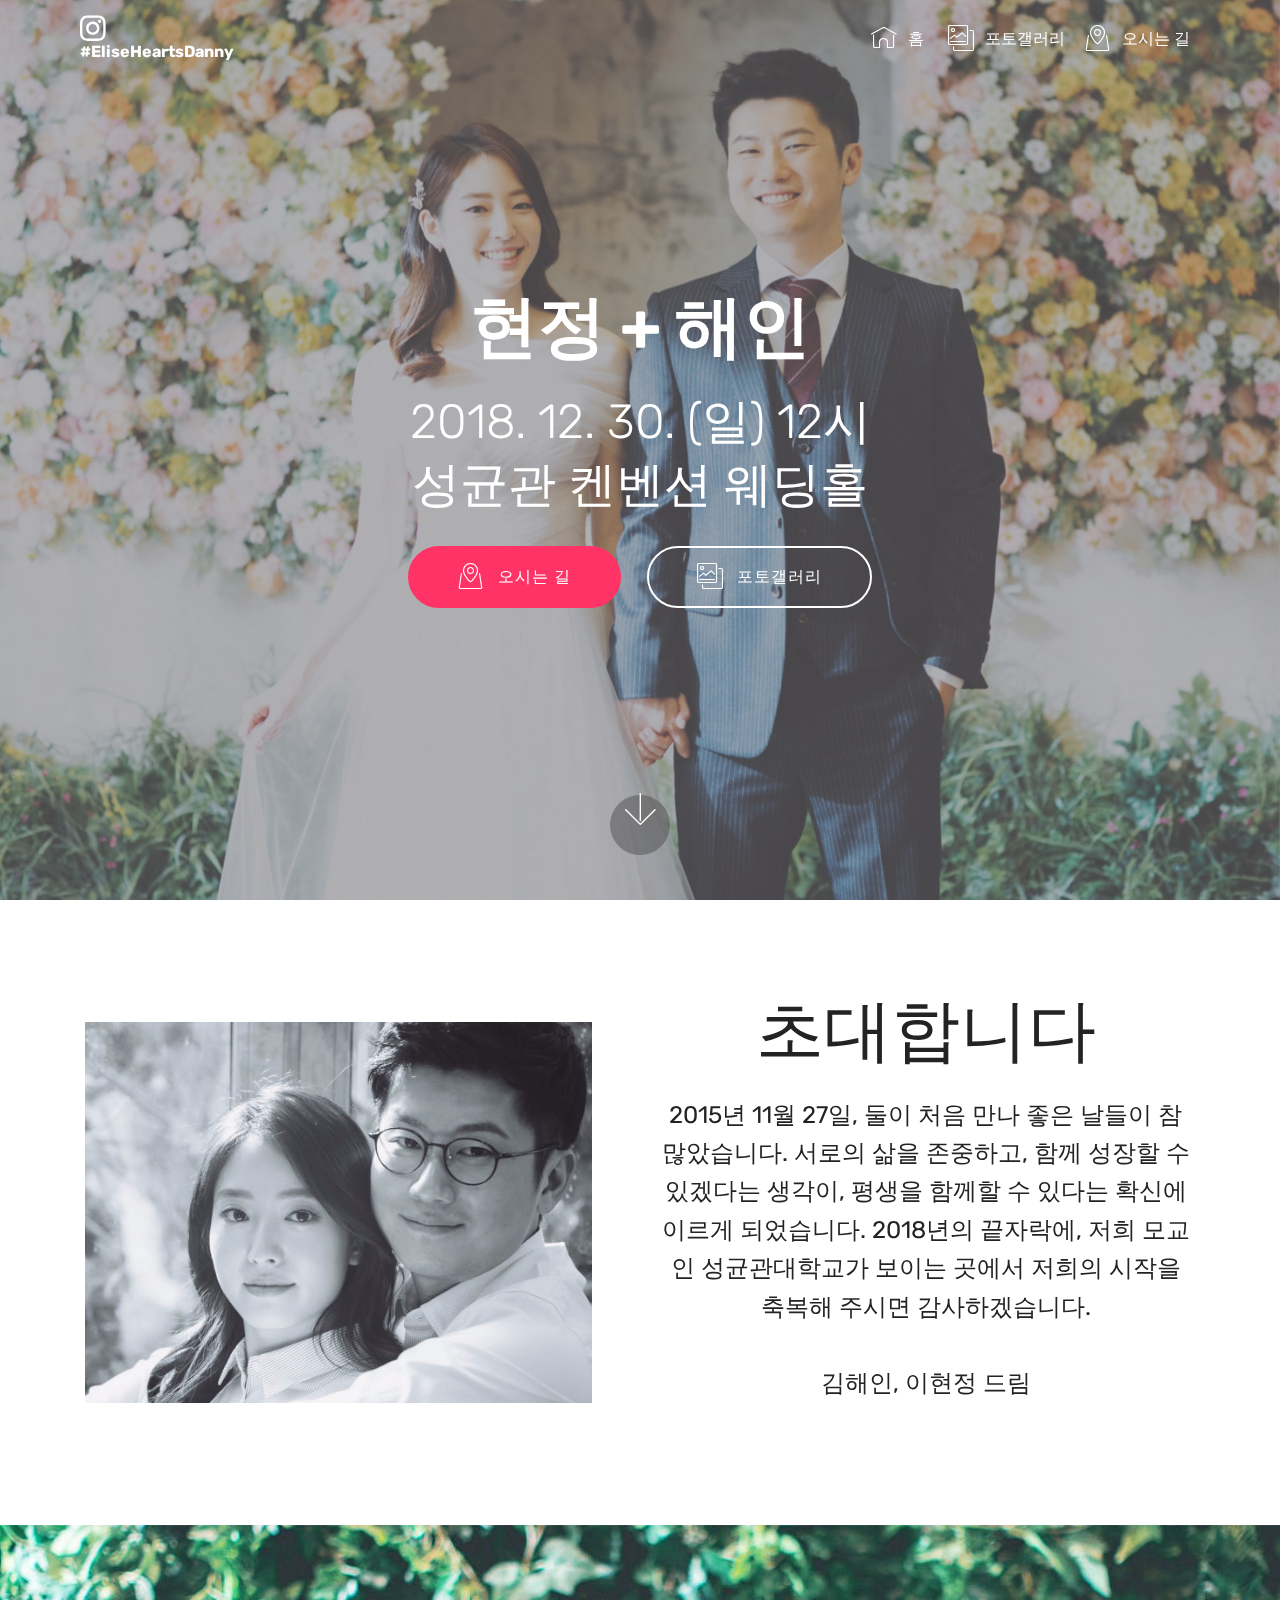
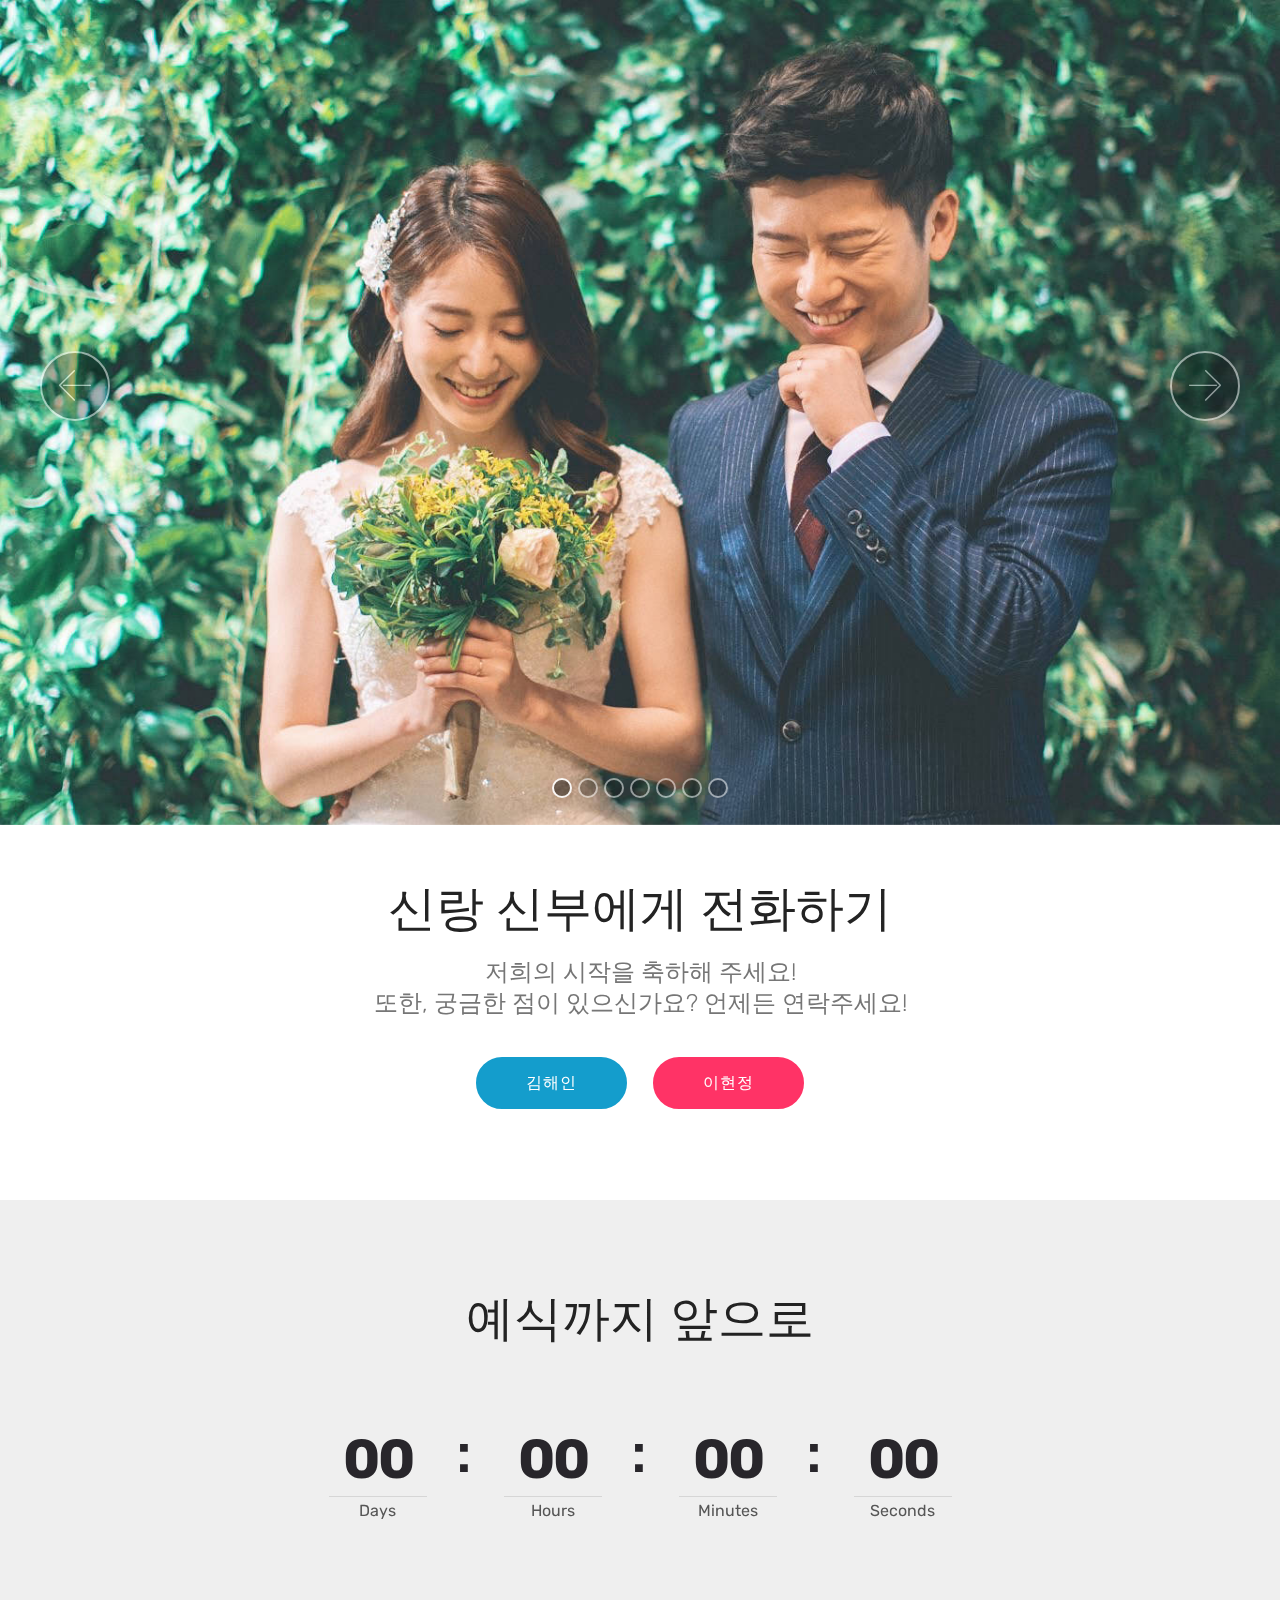
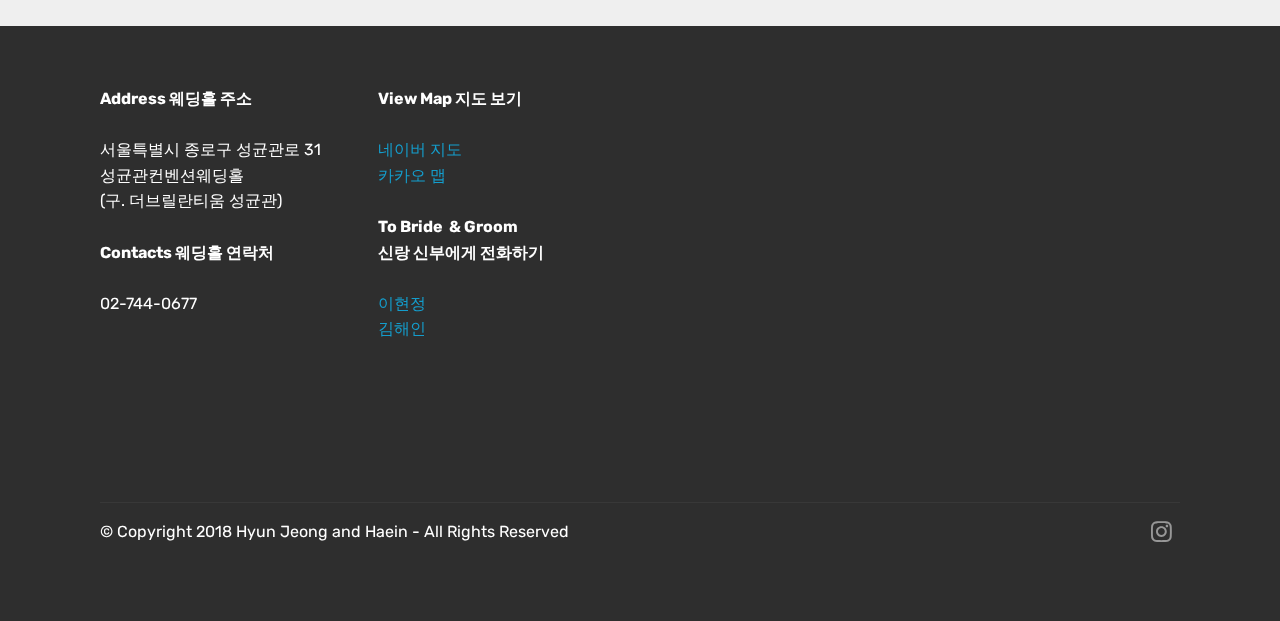
==== commit 2b8fcd11: "create github pages" ====
--- a/index.html
+++ b/index.html
@@ -50,13 +50,13 @@
                 </li>
                 <li class="nav-item">
                     <a class="nav-link link text-white display-4" href="page.html"><span class="mbri-photos mbr-iconfont mbr-iconfont-btn"></span>포토갤러리</a>
-                </li><li class="nav-item"><a class="nav-link link text-white display-4" href="page2.html"><span class="mbri-map-pin mbr-iconfont mbr-iconfont-btn"></span>오시는 길<br></a></li><li class="nav-item"><a class="nav-link link text-white display-4" href="page4.html"><span class="mbri-letter mbr-iconfont mbr-iconfont-btn"></span>연락하기<br></a></li></ul>
+                </li><li class="nav-item"><a class="nav-link link text-white display-4" href="page2.html"><span class="mbri-map-pin mbr-iconfont mbr-iconfont-btn"></span>오시는 길<br></a></li></ul>
             
         </div>
     </nav>
 </section>
 
-<section class="engine"><a href="https://mobirise.info/u">bootstrap responsive templates</a></section><section class="cid-r9Fqbcuisv mbr-fullscreen mbr-parallax-background" id="header2-a">
+<section class="engine"><a href="https://mobirise.info/f">simple website builder</a></section><section class="cid-r9Fqbcuisv mbr-fullscreen mbr-parallax-background" id="header2-a">
 
     
 
@@ -124,7 +124,7 @@
         <div class="media-container-row">
             <div class="title col-12 col-md-8">
                 <h2 class="align-center pb-3 mbr-fonts-style display-2">
-                    신랑 신부에게 연락하기</h2>
+                    신랑 신부에게 전화하기</h2>
                 <h3 class="mbr-section-subtitle align-center mbr-light mbr-fonts-style display-5">저희의 시작을 축하해 주세요! <br>또한, 궁금한 점이 있으신가요? 언제든 연락주세요!</h3>
                 <div class="mbr-section-btn align-center py-4"><a class="btn btn-primary display-4" href="tel:010-4548-0478">김해인</a>
                     <a class="btn btn-secondary display-4" href="tel:010-7668-9848">이현정</a></div>
@@ -166,11 +166,11 @@
 <br>서울특별시 종로구 성균관로 31 
 <br>성균관컨벤션웨딩홀<br>(구. 더브릴란티움 성균관)
 <br><br><strong>Contacts 웨딩홀 연락처
-</strong><br><br>02-744-0677<br><a href="http://www.skkconvention.co.kr/" target="_blank">웨딩홀 홈페이지</a><br></p>
+</strong><br><br>02-744-0677<br></p>
             </div>
             <div class="col-12 col-md-3 mbr-fonts-style display-7">
                 <p class="mbr-text"><strong>View Map 지도 보기</strong><br>
-                    <br><a href="http://naver.me/Fxkn3flP" target="_blank">네이버 지도</a><br><a href="http://dmaps.kr/b9opy" target="_blank">카카오 맵</a><br><br><strong>To Bride &nbsp;&amp; Groom</strong><br><strong>신</strong><strong>랑 신부에게 연락하기</strong><br>
+                    <br><a href="http://naver.me/Fxkn3flP" target="_blank">네이버 지도</a><br><a href="http://dmaps.kr/b9opy" target="_blank">카카오 맵</a><br><br><strong>To Bride &nbsp;&amp; Groom</strong><br><strong>신</strong><strong>랑 신부에게 전화하기</strong><br>
 <br><a href="tel:010-7668-9848">이현정</a><br><a href="tel:010-4548-0478">김해인</a><br><br><br><br></p>
             </div>
             <div class="col-12 col-md-6">
--- a/assets/mobirise/css/mbr-additional.css
+++ b/assets/mobirise/css/mbr-additional.css
@@ -3237,438 +3237,3 @@
   padding-bottom: 30px;
   background-color: #2e2e2e;
 }
-.cid-r9FA1rceeF .navbar {
-  padding: .5rem 0;
-  background: #333333;
-  transition: none;
-  min-height: 77px;
-}
-.cid-r9FA1rceeF .navbar-dropdown.bg-color.transparent.opened {
-  background: #333333;
-}
-.cid-r9FA1rceeF a {
-  font-style: normal;
-}
-.cid-r9FA1rceeF .nav-item span {
-  padding-right: 0.4em;
-  line-height: 0.5em;
-  vertical-align: text-bottom;
-  position: relative;
-  text-decoration: none;
-}
-.cid-r9FA1rceeF .nav-item a {
-  display: -webkit-flex;
-  align-items: center;
-  justify-content: center;
-  padding: 0.7rem 0 !important;
-  margin: 0rem .65rem !important;
-  -webkit-align-items: center;
-  -webkit-justify-content: center;
-}
-.cid-r9FA1rceeF .nav-item:focus,
-.cid-r9FA1rceeF .nav-link:focus {
-  outline: none;
-}
-.cid-r9FA1rceeF .btn {
-  padding: 0.4rem 1.5rem;
-  display: -webkit-inline-flex;
-  align-items: center;
-  -webkit-align-items: center;
-}
-.cid-r9FA1rceeF .btn .mbr-iconfont {
-  font-size: 1.6rem;
-}
-.cid-r9FA1rceeF .menu-logo {
-  margin-right: auto;
-}
-.cid-r9FA1rceeF .menu-logo .navbar-brand {
-  display: -webkit-flex;
-  margin-left: 5rem;
-  padding: 0;
-  transition: padding .2s;
-  min-height: 3.8rem;
-  align-items: center;
-  -webkit-align-items: center;
-}
-.cid-r9FA1rceeF .menu-logo .navbar-brand .navbar-caption-wrap {
-  display: -webkit-flex;
-  -webkit-align-items: center;
-  align-items: center;
-  word-break: break-word;
-  min-width: 7rem;
-  margin: .3rem 0;
-}
-.cid-r9FA1rceeF .menu-logo .navbar-brand .navbar-caption-wrap .navbar-caption {
-  line-height: 1.2rem !important;
-  padding-right: 2rem;
-}
-.cid-r9FA1rceeF .menu-logo .navbar-brand .navbar-logo {
-  font-size: 4rem;
-  transition: font-size 0.25s;
-}
-.cid-r9FA1rceeF .menu-logo .navbar-brand .navbar-logo img {
-  display: -webkit-flex;
-}
-.cid-r9FA1rceeF .menu-logo .navbar-brand .navbar-logo .mbr-iconfont {
-  transition: font-size 0.25s;
-}
-.cid-r9FA1rceeF .navbar-toggleable-sm .navbar-collapse {
-  justify-content: flex-end;
-  -webkit-justify-content: flex-end;
-  padding-right: 5rem;
-  width: auto;
-}
-.cid-r9FA1rceeF .navbar-toggleable-sm .navbar-collapse .navbar-nav {
-  flex-wrap: wrap;
-  -webkit-flex-wrap: wrap;
-  padding-left: 0;
-}
-.cid-r9FA1rceeF .navbar-toggleable-sm .navbar-collapse .navbar-nav .nav-item {
-  -webkit-align-self: center;
-  align-self: center;
-}
-.cid-r9FA1rceeF .navbar-toggleable-sm .navbar-collapse .navbar-buttons {
-  padding-left: 0;
-  padding-bottom: 0;
-}
-.cid-r9FA1rceeF .dropdown .dropdown-menu {
-  background: #333333;
-  display: none;
-  position: absolute;
-  min-width: 5rem;
-  padding-top: 1.4rem;
-  padding-bottom: 1.4rem;
-  text-align: left;
-}
-.cid-r9FA1rceeF .dropdown .dropdown-menu .dropdown-item {
-  width: auto;
-  padding: 0.235em 1.5385em 0.235em 1.5385em !important;
-}
-.cid-r9FA1rceeF .dropdown .dropdown-menu .dropdown-item::after {
-  right: 0.5rem;
-}
-.cid-r9FA1rceeF .dropdown .dropdown-menu .dropdown-submenu {
-  margin: 0;
-}
-.cid-r9FA1rceeF .dropdown.open > .dropdown-menu {
-  display: block;
-}
-.cid-r9FA1rceeF .navbar-toggleable-sm.opened:after {
-  position: absolute;
-  width: 100vw;
-  height: 100vh;
-  content: '';
-  background-color: rgba(0, 0, 0, 0.1);
-  left: 0;
-  bottom: 0;
-  transform: translateY(100%);
-  -webkit-transform: translateY(100%);
-  z-index: 1000;
-}
-.cid-r9FA1rceeF .navbar.navbar-short {
-  min-height: 60px;
-  transition: all .2s;
-}
-.cid-r9FA1rceeF .navbar.navbar-short .navbar-toggler-right {
-  top: 20px;
-}
-.cid-r9FA1rceeF .navbar.navbar-short .navbar-logo a {
-  font-size: 2.5rem !important;
-  line-height: 2.5rem;
-  transition: font-size 0.25s;
-}
-.cid-r9FA1rceeF .navbar.navbar-short .navbar-logo a .mbr-iconfont {
-  font-size: 2.5rem !important;
-}
-.cid-r9FA1rceeF .navbar.navbar-short .navbar-logo a img {
-  height: 3rem !important;
-}
-.cid-r9FA1rceeF .navbar.navbar-short .navbar-brand {
-  min-height: 3rem;
-}
-.cid-r9FA1rceeF button.navbar-toggler {
-  width: 31px;
-  height: 18px;
-  cursor: pointer;
-  transition: all .2s;
-  top: 1.5rem;
-  right: 1rem;
-}
-.cid-r9FA1rceeF button.navbar-toggler:focus {
-  outline: none;
-}
-.cid-r9FA1rceeF button.navbar-toggler .hamburger span {
-  position: absolute;
-  right: 0;
-  width: 30px;
-  height: 2px;
-  border-right: 5px;
-  background-color: #ffffff;
-}
-.cid-r9FA1rceeF button.navbar-toggler .hamburger span:nth-child(1) {
-  top: 0;
-  transition: all .2s;
-}
-.cid-r9FA1rceeF button.navbar-toggler .hamburger span:nth-child(2) {
-  top: 8px;
-  transition: all .15s;
-}
-.cid-r9FA1rceeF button.navbar-toggler .hamburger span:nth-child(3) {
-  top: 8px;
-  transition: all .15s;
-}
-.cid-r9FA1rceeF button.navbar-toggler .hamburger span:nth-child(4) {
-  top: 16px;
-  transition: all .2s;
-}
-.cid-r9FA1rceeF nav.opened .hamburger span:nth-child(1) {
-  top: 8px;
-  width: 0;
-  opacity: 0;
-  right: 50%;
-  transition: all .2s;
-}
-.cid-r9FA1rceeF nav.opened .hamburger span:nth-child(2) {
-  -webkit-transform: rotate(45deg);
-  transform: rotate(45deg);
-  transition: all .25s;
-}
-.cid-r9FA1rceeF nav.opened .hamburger span:nth-child(3) {
-  -webkit-transform: rotate(-45deg);
-  transform: rotate(-45deg);
-  transition: all .25s;
-}
-.cid-r9FA1rceeF nav.opened .hamburger span:nth-child(4) {
-  top: 8px;
-  width: 0;
-  opacity: 0;
-  right: 50%;
-  transition: all .2s;
-}
-.cid-r9FA1rceeF .collapsed.navbar-expand {
-  flex-direction: column;
-  -webkit-flex-direction: column;
-}
-.cid-r9FA1rceeF .collapsed .btn {
-  display: -webkit-flex;
-}
-.cid-r9FA1rceeF .collapsed .navbar-collapse {
-  display: none !important;
-  padding-right: 0 !important;
-}
-.cid-r9FA1rceeF .collapsed .navbar-collapse.collapsing,
-.cid-r9FA1rceeF .collapsed .navbar-collapse.show {
-  display: block !important;
-}
-.cid-r9FA1rceeF .collapsed .navbar-collapse.collapsing .navbar-nav,
-.cid-r9FA1rceeF .collapsed .navbar-collapse.show .navbar-nav {
-  display: block;
-  text-align: center;
-}
-.cid-r9FA1rceeF .collapsed .navbar-collapse.collapsing .navbar-nav .nav-item,
-.cid-r9FA1rceeF .collapsed .navbar-collapse.show .navbar-nav .nav-item {
-  clear: both;
-}
-.cid-r9FA1rceeF .collapsed .navbar-collapse.collapsing .navbar-nav .nav-item:last-child,
-.cid-r9FA1rceeF .collapsed .navbar-collapse.show .navbar-nav .nav-item:last-child {
-  margin-bottom: 1rem;
-}
-.cid-r9FA1rceeF .collapsed .navbar-collapse.collapsing .navbar-buttons,
-.cid-r9FA1rceeF .collapsed .navbar-collapse.show .navbar-buttons {
-  text-align: center;
-}
-.cid-r9FA1rceeF .collapsed .navbar-collapse.collapsing .navbar-buttons:last-child,
-.cid-r9FA1rceeF .collapsed .navbar-collapse.show .navbar-buttons:last-child {
-  margin-bottom: 1rem;
-}
-.cid-r9FA1rceeF .collapsed button.navbar-toggler {
-  display: block;
-}
-.cid-r9FA1rceeF .collapsed .navbar-brand {
-  margin-left: 1rem !important;
-}
-.cid-r9FA1rceeF .collapsed .navbar-toggleable-sm {
-  flex-direction: column;
-  -webkit-flex-direction: column;
-}
-.cid-r9FA1rceeF .collapsed .dropdown .dropdown-menu {
-  width: 100%;
-  text-align: center;
-  position: relative;
-  opacity: 0;
-  display: block;
-  height: 0;
-  visibility: hidden;
-  padding: 0;
-  transition-duration: .5s;
-  transition-property: opacity,padding,height;
-}
-.cid-r9FA1rceeF .collapsed .dropdown.open > .dropdown-menu {
-  position: relative;
-  opacity: 1;
-  height: auto;
-  padding: 1.4rem 0;
-  visibility: visible;
-}
-.cid-r9FA1rceeF .collapsed .dropdown .dropdown-submenu {
-  left: 0;
-  text-align: center;
-  width: 100%;
-}
-.cid-r9FA1rceeF .collapsed .dropdown .dropdown-toggle[data-toggle="dropdown-submenu"]::after {
-  margin-top: 0;
-  position: inherit;
-  right: 0;
-  top: 50%;
-  display: inline-block;
-  width: 0;
-  height: 0;
-  margin-left: .3em;
-  vertical-align: middle;
-  content: "";
-  border-top: .30em solid;
-  border-right: .30em solid transparent;
-  border-left: .30em solid transparent;
-}
-@media (max-width: 991px) {
-  .cid-r9FA1rceeF .navbar-expand {
-    flex-direction: column;
-    -webkit-flex-direction: column;
-  }
-  .cid-r9FA1rceeF img {
-    height: 3.8rem !important;
-  }
-  .cid-r9FA1rceeF .btn {
-    display: -webkit-flex;
-  }
-  .cid-r9FA1rceeF button.navbar-toggler {
-    display: block;
-  }
-  .cid-r9FA1rceeF .navbar-brand {
-    margin-left: 1rem !important;
-  }
-  .cid-r9FA1rceeF .navbar-toggleable-sm {
-    flex-direction: column;
-    -webkit-flex-direction: column;
-  }
-  .cid-r9FA1rceeF .navbar-collapse {
-    display: none !important;
-    padding-right: 0 !important;
-  }
-  .cid-r9FA1rceeF .navbar-collapse.collapsing,
-  .cid-r9FA1rceeF .navbar-collapse.show {
-    display: block !important;
-  }
-  .cid-r9FA1rceeF .navbar-collapse.collapsing .navbar-nav,
-  .cid-r9FA1rceeF .navbar-collapse.show .navbar-nav {
-    display: block;
-    text-align: center;
-  }
-  .cid-r9FA1rceeF .navbar-collapse.collapsing .navbar-nav .nav-item,
-  .cid-r9FA1rceeF .navbar-collapse.show .navbar-nav .nav-item {
-    clear: both;
-  }
-  .cid-r9FA1rceeF .navbar-collapse.collapsing .navbar-nav .nav-item:last-child,
-  .cid-r9FA1rceeF .navbar-collapse.show .navbar-nav .nav-item:last-child {
-    margin-bottom: 1rem;
-  }
-  .cid-r9FA1rceeF .navbar-collapse.collapsing .navbar-buttons,
-  .cid-r9FA1rceeF .navbar-collapse.show .navbar-buttons {
-    text-align: center;
-  }
-  .cid-r9FA1rceeF .navbar-collapse.collapsing .navbar-buttons:last-child,
-  .cid-r9FA1rceeF .navbar-collapse.show .navbar-buttons:last-child {
-    margin-bottom: 1rem;
-  }
-  .cid-r9FA1rceeF .dropdown .dropdown-menu {
-    width: 100%;
-    text-align: center;
-    position: relative;
-    opacity: 0;
-    display: block;
-    height: 0;
-    visibility: hidden;
-    padding: 0;
-    transition-duration: .5s;
-    transition-property: opacity,padding,height;
-  }
-  .cid-r9FA1rceeF .dropdown.open > .dropdown-menu {
-    position: relative;
-    opacity: 1;
-    height: auto;
-    padding: 1.4rem 0;
-    visibility: visible;
-  }
-  .cid-r9FA1rceeF .dropdown .dropdown-submenu {
-    left: 0;
-    text-align: center;
-    width: 100%;
-  }
-  .cid-r9FA1rceeF .dropdown .dropdown-toggle[data-toggle="dropdown-submenu"]::after {
-    margin-top: 0;
-    position: inherit;
-    right: 0;
-    top: 50%;
-    display: inline-block;
-    width: 0;
-    height: 0;
-    margin-left: .3em;
-    vertical-align: middle;
-    content: "";
-    border-top: .30em solid;
-    border-right: .30em solid transparent;
-    border-left: .30em solid transparent;
-  }
-}
-@media (min-width: 767px) {
-  .cid-r9FA1rceeF .menu-logo {
-    flex-shrink: 0;
-    -webkit-flex-shrink: 0;
-  }
-}
-.cid-r9FA1rceeF .navbar-collapse {
-  flex-basis: auto;
-  -webkit-flex-basis: auto;
-}
-.cid-r9FA1rceeF .nav-link:hover,
-.cid-r9FA1rceeF .dropdown-item:hover {
-  color: #c1c1c1 !important;
-}
-.cid-ra7R5IlQDe {
-  padding-top: 90px;
-  padding-bottom: 90px;
-  background-image: url("../../../assets/images/2d01ba70-9470-4df3-bcd7-3b53af43f7d6-2000x1379.jpg");
-}
-.cid-ra7R5IlQDe .title {
-  margin-bottom: 2rem;
-}
-.cid-ra7R5IlQDe .mbr-section-subtitle {
-  color: #ffffff;
-}
-.cid-ra7R5IlQDe a:not([href]):not([tabindex]) {
-  color: #fff;
-  border-radius: 3px;
-}
-.cid-ra7R5IlQDe a.btn-white:not([href]):not([tabindex]) {
-  color: #333;
-}
-.cid-ra7R5IlQDe .multi-horizontal {
-  flex-grow: 1;
-  -webkit-flex-grow: 1;
-  max-width: 100%;
-}
-.cid-ra7R5IlQDe .input-group-btn {
-  display: block;
-  text-align: center;
-}
-.cid-ra7R5IlQDe H2 {
-  color: #ffffff;
-}
-.cid-ra7R5IlQDe LABEL {
-  color: #ffffff;
-}
-.cid-ra7RHDhU0T {
-  padding-top: 30px;
-  padding-bottom: 30px;
-  background-color: #2e2e2e;
-}
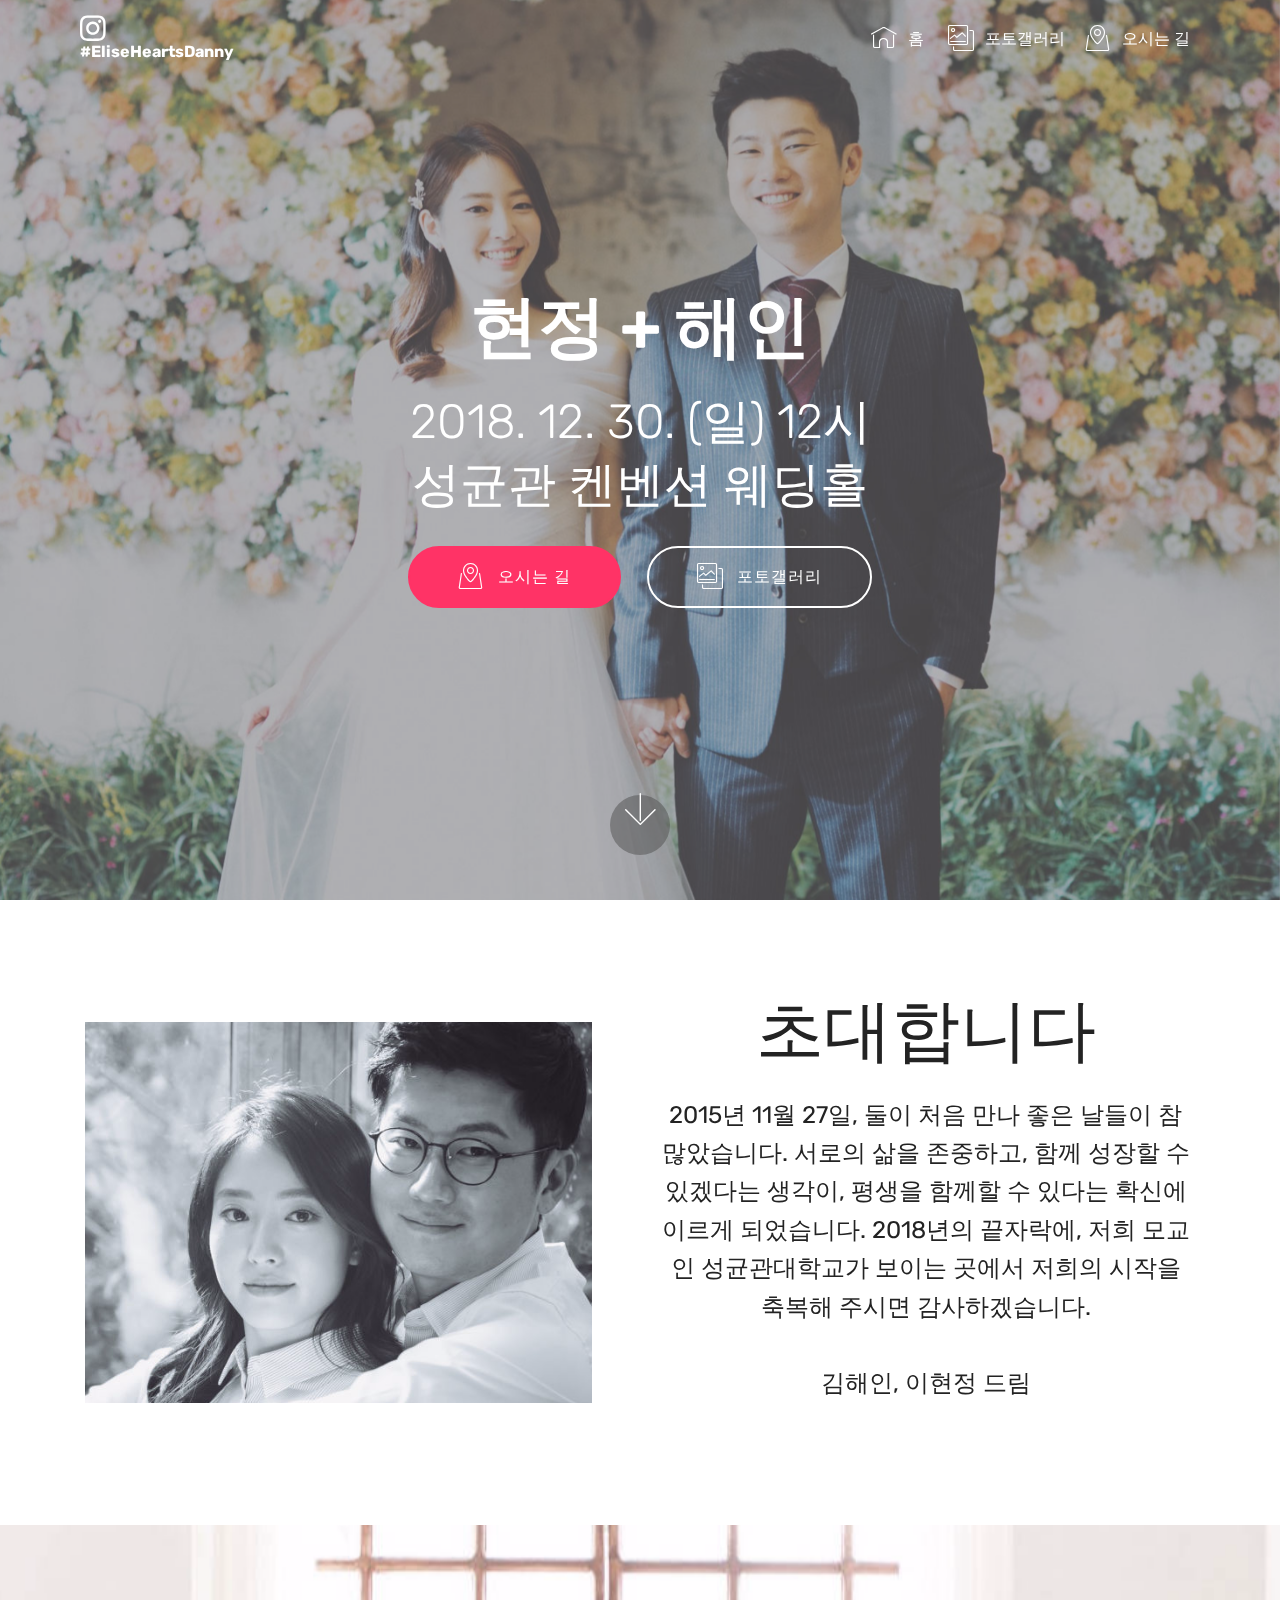
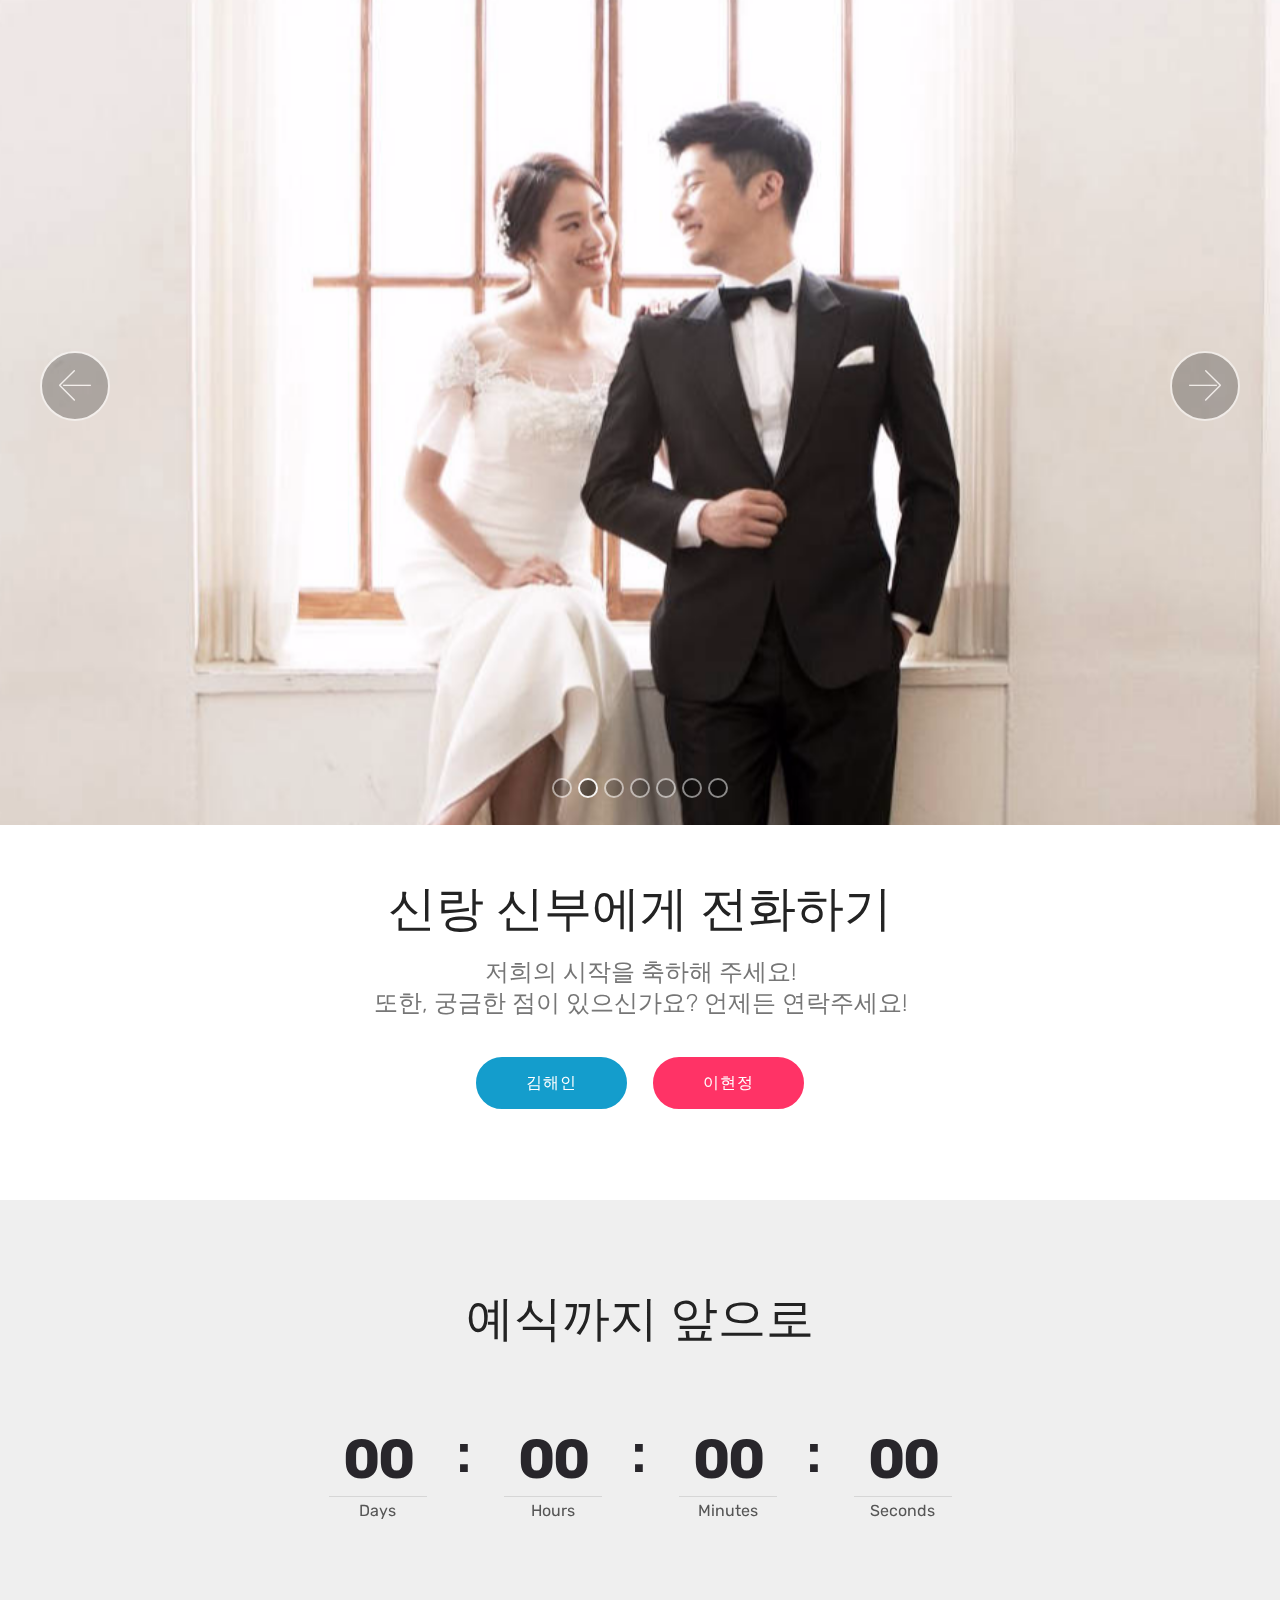
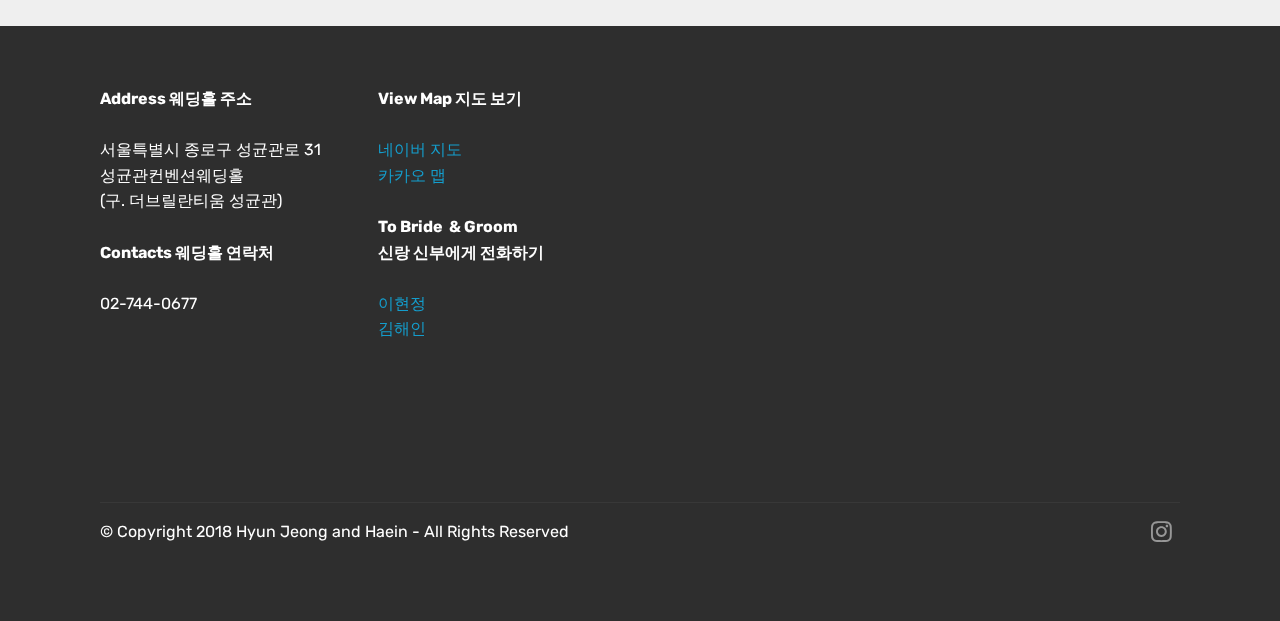
==== commit 1a2bb776: "create github pages" ====
--- a/index.html
+++ b/index.html
@@ -56,7 +56,7 @@
     </nav>
 </section>
 
-<section class="engine"><a href="https://mobirise.info/f">simple website builder</a></section><section class="cid-r9Fqbcuisv mbr-fullscreen mbr-parallax-background" id="header2-a">
+<section class="engine"><a href="https://mobirise.info/s">bootstrap themes</a></section><section class="cid-r9Fqbcuisv mbr-fullscreen mbr-parallax-background" id="header2-a">
 
     
 
@@ -112,7 +112,7 @@
 
     
 
-    <div class="full-screen"><div class="mbr-slider slide carousel" data-pause="true" data-keyboard="false" data-ride="carousel" data-interval="4000"><ol class="carousel-indicators"><li data-app-prevent-settings="" data-target="#slider1-t" class=" active" data-slide-to="0"></li><li data-app-prevent-settings="" data-target="#slider1-t" data-slide-to="1"></li><li data-app-prevent-settings="" data-target="#slider1-t" data-slide-to="2"></li><li data-app-prevent-settings="" data-target="#slider1-t" data-slide-to="3"></li><li data-app-prevent-settings="" data-target="#slider1-t" data-slide-to="4"></li><li data-app-prevent-settings="" data-target="#slider1-t" data-slide-to="5"></li><li data-app-prevent-settings="" data-target="#slider1-t" data-slide-to="6"></li></ol><div class="carousel-inner" role="listbox"><div class="carousel-item slider-fullscreen-image active" data-bg-video-slide="false" style="background-image: url(assets/images/ece1b891-afbf-4bc6-9c72-25e5a873dcd1-1365x2048.jpg);"><div class="container container-slide"><div class="image_wrapper"><img src="assets/images/ece1b891-afbf-4bc6-9c72-25e5a873dcd1-1365x2048.jpg"><div class="carousel-caption justify-content-center"><div class="col-10 align-center"></div></div></div></div></div><div class="carousel-item slider-fullscreen-image" data-bg-video-slide="false" style="background-image: url(assets/images/1c423d7a-000f-43f5-81cb-27cecf913534-2-2000x1360.jpg);"><div class="container container-slide"><div class="image_wrapper"><img src="assets/images/1c423d7a-000f-43f5-81cb-27cecf913534-2-2000x1360.jpg"><div class="carousel-caption justify-content-center"><div class="col-10 align-center"></div></div></div></div></div><div class="carousel-item slider-fullscreen-image" data-bg-video-slide="false" style="background-image: url(assets/images/12b0146c-f5fb-4c24-83f3-bd1f5a8c6efd-1365x2048.jpg);"><div class="container container-slide"><div class="image_wrapper"><img src="assets/images/12b0146c-f5fb-4c24-83f3-bd1f5a8c6efd-1365x2048.jpg"><div class="carousel-caption justify-content-center"><div class="col-10 align-center"></div></div></div></div></div><div class="carousel-item slider-fullscreen-image" data-bg-video-slide="false" style="background-image: url(assets/images/3f1f6cc6-a832-4691-bbc0-64c6f62feb18-1365x2048.jpg);"><div class="container container-slide"><div class="image_wrapper"><img src="assets/images/3f1f6cc6-a832-4691-bbc0-64c6f62feb18-1365x2048.jpg"><div class="carousel-caption justify-content-center"><div class="col-10 align-center"></div></div></div></div></div><div class="carousel-item slider-fullscreen-image" data-bg-video-slide="false" style="background-image: url(assets/images/51c10183-8046-4493-8538-49749af10b62-1365x2048.jpg);"><div class="container container-slide"><div class="image_wrapper"><img src="assets/images/51c10183-8046-4493-8538-49749af10b62-1365x2048.jpg"><div class="carousel-caption justify-content-center"><div class="col-10 align-center"></div></div></div></div></div><div class="carousel-item slider-fullscreen-image" data-bg-video-slide="false" style="background-image: url(assets/images/fb0e4b6e-843e-44b3-b6cb-cd9844b8a69c-1-2000x1368.jpg);"><div class="container container-slide"><div class="image_wrapper"><img src="assets/images/fb0e4b6e-843e-44b3-b6cb-cd9844b8a69c-1-2000x1368.jpg"><div class="carousel-caption justify-content-center"><div class="col-10 align-center"></div></div></div></div></div><div class="carousel-item slider-fullscreen-image" data-bg-video-slide="false" style="background-image: url(assets/images/2cd5fa58-63eb-47d4-b0cd-e3f09477c1b6-1365x2048.jpg);"><div class="container container-slide"><div class="image_wrapper"><img src="assets/images/2cd5fa58-63eb-47d4-b0cd-e3f09477c1b6-1365x2048.jpg"><div class="carousel-caption justify-content-center"><div class="col-10 align-center"></div></div></div></div></div></div><a data-app-prevent-settings="" class="carousel-control carousel-control-prev" role="button" data-slide="prev" href="#slider1-t"><span aria-hidden="true" class="mbri-left mbr-iconfont"></span><span class="sr-only">Previous</span></a><a data-app-prevent-settings="" class="carousel-control carousel-control-next" role="button" data-slide="next" href="#slider1-t"><span aria-hidden="true" class="mbri-right mbr-iconfont"></span><span class="sr-only">Next</span></a></div></div>
+    <div class="full-screen"><div class="mbr-slider slide carousel" data-pause="true" data-keyboard="false" data-ride="carousel" data-interval="4000"><ol class="carousel-indicators"><li data-app-prevent-settings="" data-target="#slider1-t" data-slide-to="0"></li><li data-app-prevent-settings="" data-target="#slider1-t" class=" active" data-slide-to="1"></li><li data-app-prevent-settings="" data-target="#slider1-t" data-slide-to="2"></li><li data-app-prevent-settings="" data-target="#slider1-t" data-slide-to="3"></li><li data-app-prevent-settings="" data-target="#slider1-t" data-slide-to="4"></li><li data-app-prevent-settings="" data-target="#slider1-t" data-slide-to="5"></li><li data-app-prevent-settings="" data-target="#slider1-t" data-slide-to="6"></li></ol><div class="carousel-inner" role="listbox"><div class="carousel-item slider-fullscreen-image" data-bg-video-slide="false" style="background-image: url(assets/images/ece1b891-afbf-4bc6-9c72-25e5a873dcd1-1365x2048.jpg);"><div class="container container-slide"><div class="image_wrapper"><img src="assets/images/ece1b891-afbf-4bc6-9c72-25e5a873dcd1-1365x2048.jpg"><div class="carousel-caption justify-content-center"><div class="col-10 align-center"></div></div></div></div></div><div class="carousel-item slider-fullscreen-image active" data-bg-video-slide="false" style="background-image: url(assets/images/4561c145-2d4b-46ac-85ac-a928a0a5596d-2000x1333.jpg);"><div class="container container-slide"><div class="image_wrapper"><img src="assets/images/4561c145-2d4b-46ac-85ac-a928a0a5596d-2000x1333.jpg"><div class="carousel-caption justify-content-center"><div class="col-10 align-center"></div></div></div></div></div><div class="carousel-item slider-fullscreen-image" data-bg-video-slide="false" style="background-image: url(assets/images/12b0146c-f5fb-4c24-83f3-bd1f5a8c6efd-1365x2048.jpg);"><div class="container container-slide"><div class="image_wrapper"><img src="assets/images/12b0146c-f5fb-4c24-83f3-bd1f5a8c6efd-1365x2048.jpg"><div class="carousel-caption justify-content-center"><div class="col-10 align-center"></div></div></div></div></div><div class="carousel-item slider-fullscreen-image" data-bg-video-slide="false" style="background-image: url(assets/images/3f1f6cc6-a832-4691-bbc0-64c6f62feb18-1365x2048.jpg);"><div class="container container-slide"><div class="image_wrapper"><img src="assets/images/3f1f6cc6-a832-4691-bbc0-64c6f62feb18-1365x2048.jpg"><div class="carousel-caption justify-content-center"><div class="col-10 align-center"></div></div></div></div></div><div class="carousel-item slider-fullscreen-image" data-bg-video-slide="false" style="background-image: url(assets/images/51c10183-8046-4493-8538-49749af10b62-1365x2048.jpg);"><div class="container container-slide"><div class="image_wrapper"><img src="assets/images/51c10183-8046-4493-8538-49749af10b62-1365x2048.jpg"><div class="carousel-caption justify-content-center"><div class="col-10 align-center"></div></div></div></div></div><div class="carousel-item slider-fullscreen-image" data-bg-video-slide="false" style="background-image: url(assets/images/fb0e4b6e-843e-44b3-b6cb-cd9844b8a69c-1-2000x1368.jpg);"><div class="container container-slide"><div class="image_wrapper"><img src="assets/images/fb0e4b6e-843e-44b3-b6cb-cd9844b8a69c-1-2000x1368.jpg"><div class="carousel-caption justify-content-center"><div class="col-10 align-center"></div></div></div></div></div><div class="carousel-item slider-fullscreen-image" data-bg-video-slide="false" style="background-image: url(assets/images/2cd5fa58-63eb-47d4-b0cd-e3f09477c1b6-1365x2048.jpg);"><div class="container container-slide"><div class="image_wrapper"><img src="assets/images/2cd5fa58-63eb-47d4-b0cd-e3f09477c1b6-1365x2048.jpg"><div class="carousel-caption justify-content-center"><div class="col-10 align-center"></div></div></div></div></div></div><a data-app-prevent-settings="" class="carousel-control carousel-control-prev" role="button" data-slide="prev" href="#slider1-t"><span aria-hidden="true" class="mbri-left mbr-iconfont"></span><span class="sr-only">Previous</span></a><a data-app-prevent-settings="" class="carousel-control carousel-control-next" role="button" data-slide="next" href="#slider1-t"><span aria-hidden="true" class="mbri-right mbr-iconfont"></span><span class="sr-only">Next</span></a></div></div>
 
 </section>
 
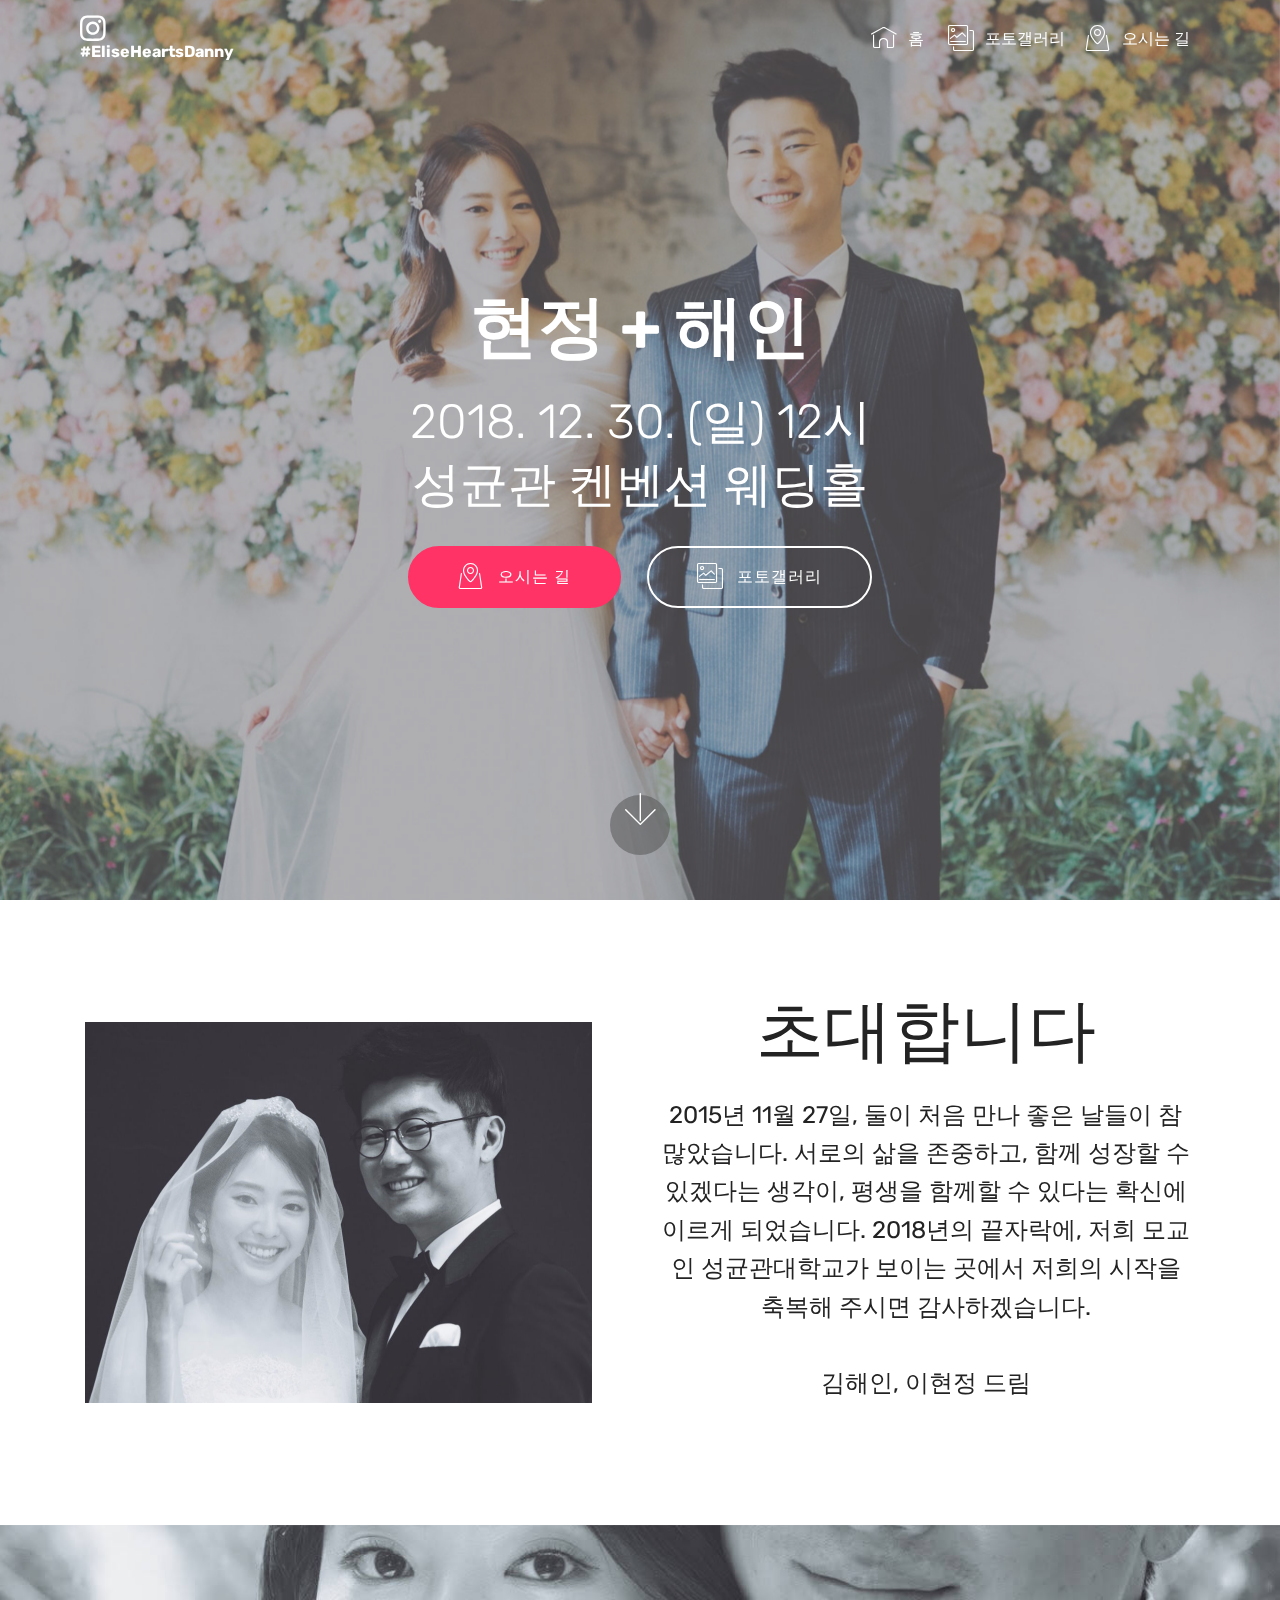
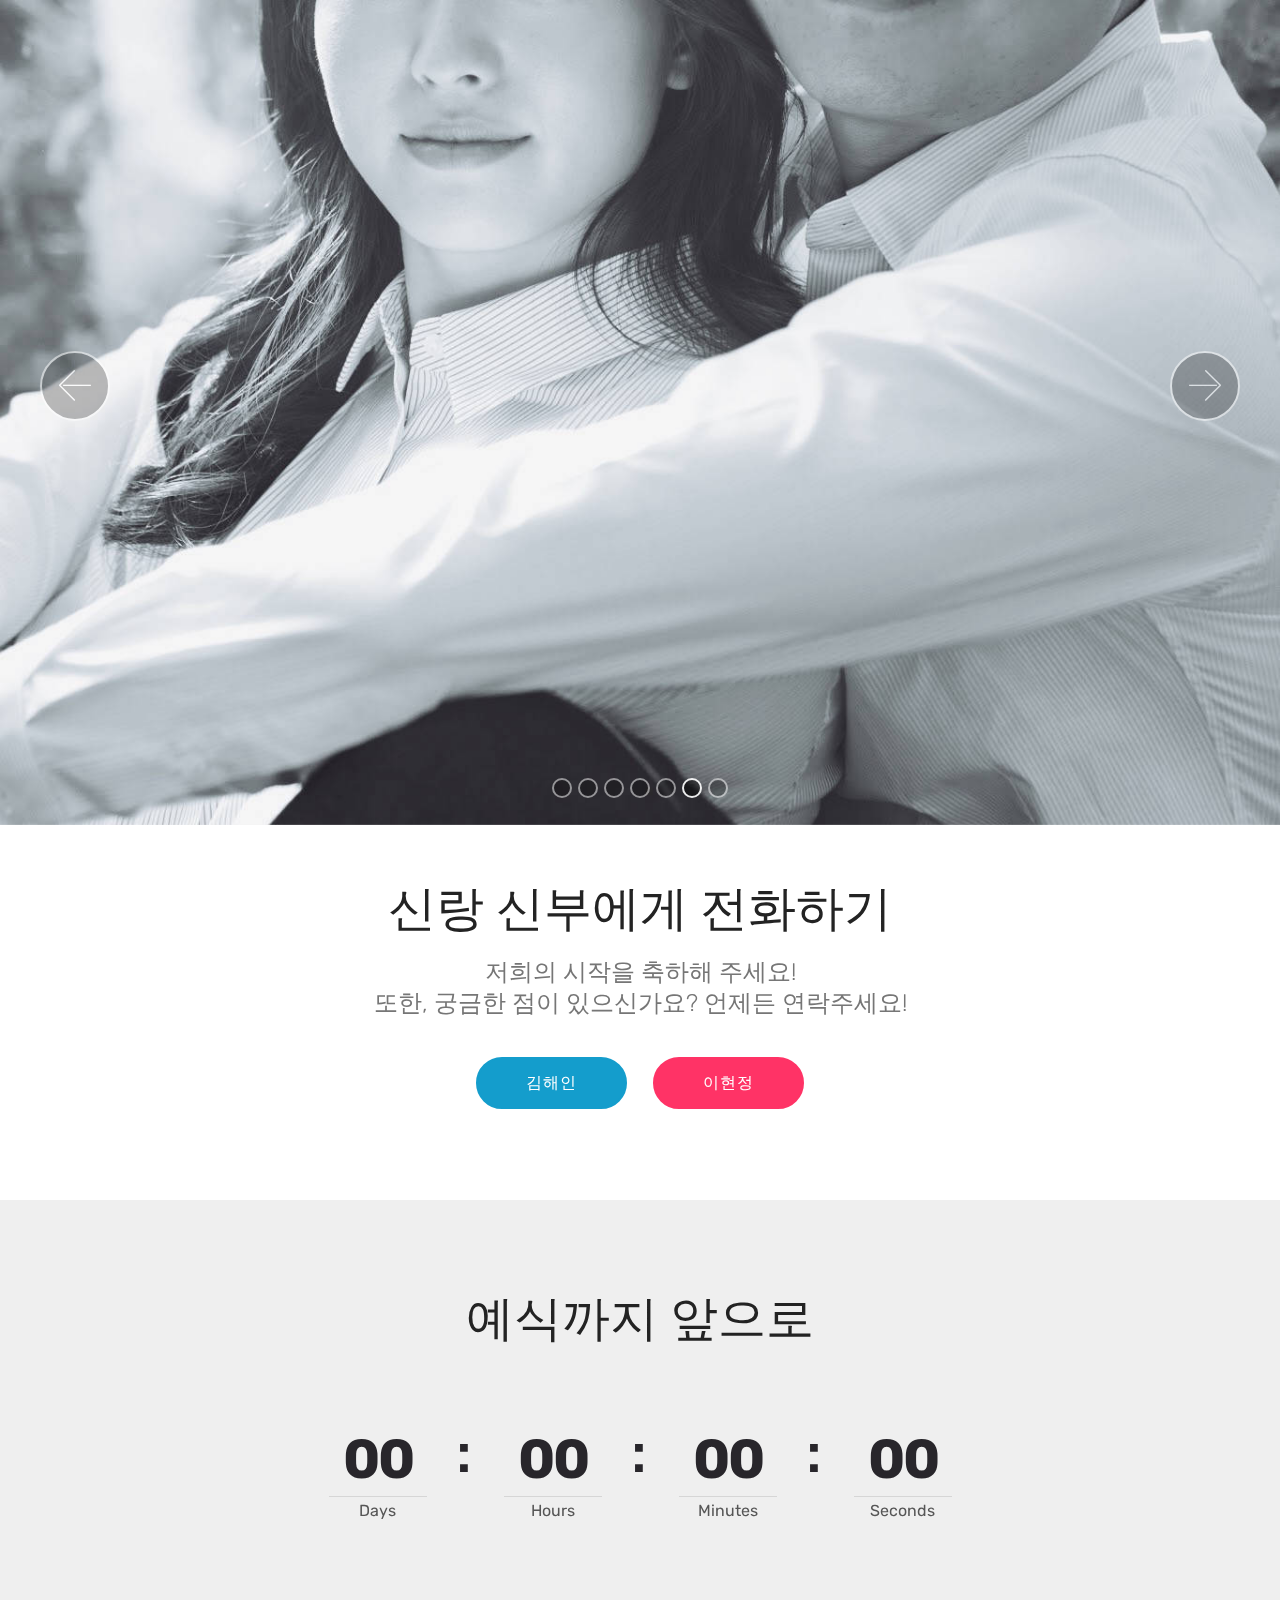
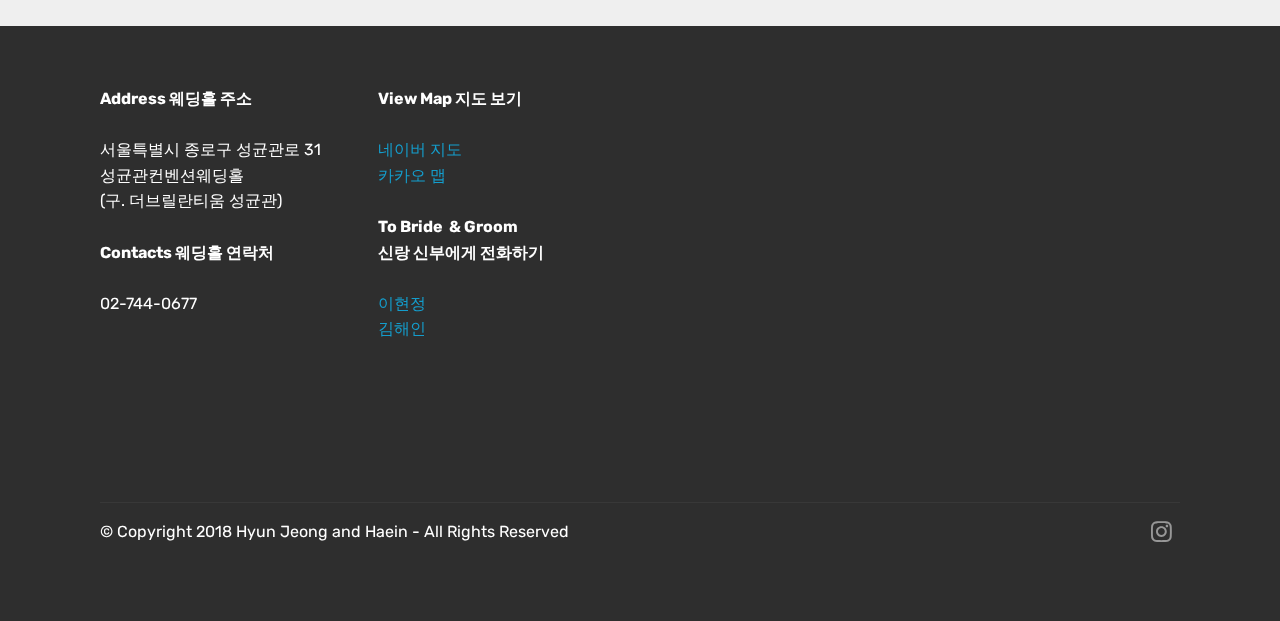
==== commit 384f5088: "create github pages" ====
--- a/index.html
+++ b/index.html
@@ -56,7 +56,7 @@
     </nav>
 </section>
 
-<section class="engine"><a href="https://mobirise.info/s">bootstrap themes</a></section><section class="cid-r9Fqbcuisv mbr-fullscreen mbr-parallax-background" id="header2-a">
+<section class="engine"><a href="https://mobirise.info/b">how to create a site</a></section><section class="cid-r9Fqbcuisv mbr-fullscreen mbr-parallax-background" id="header2-a">
 
     
 
@@ -90,7 +90,7 @@
     <div class="container">
         <div class="media-container-row">
             <div class="mbr-figure" style="width: 100%;">
-                <img src="assets/images/ad77caf5-7f33-4e1b-9abf-c7ae0a8abde1-580x870.jpg" alt="Mobirise" title="">
+                <img src="assets/images/cce9ffa6-db62-4151-a67f-66454d313045-1014x1521.jpg" alt="Mobirise" title="">
             </div>
 
             <div class="media-content">
@@ -112,7 +112,7 @@
 
     
 
-    <div class="full-screen"><div class="mbr-slider slide carousel" data-pause="true" data-keyboard="false" data-ride="carousel" data-interval="4000"><ol class="carousel-indicators"><li data-app-prevent-settings="" data-target="#slider1-t" data-slide-to="0"></li><li data-app-prevent-settings="" data-target="#slider1-t" class=" active" data-slide-to="1"></li><li data-app-prevent-settings="" data-target="#slider1-t" data-slide-to="2"></li><li data-app-prevent-settings="" data-target="#slider1-t" data-slide-to="3"></li><li data-app-prevent-settings="" data-target="#slider1-t" data-slide-to="4"></li><li data-app-prevent-settings="" data-target="#slider1-t" data-slide-to="5"></li><li data-app-prevent-settings="" data-target="#slider1-t" data-slide-to="6"></li></ol><div class="carousel-inner" role="listbox"><div class="carousel-item slider-fullscreen-image" data-bg-video-slide="false" style="background-image: url(assets/images/ece1b891-afbf-4bc6-9c72-25e5a873dcd1-1365x2048.jpg);"><div class="container container-slide"><div class="image_wrapper"><img src="assets/images/ece1b891-afbf-4bc6-9c72-25e5a873dcd1-1365x2048.jpg"><div class="carousel-caption justify-content-center"><div class="col-10 align-center"></div></div></div></div></div><div class="carousel-item slider-fullscreen-image active" data-bg-video-slide="false" style="background-image: url(assets/images/4561c145-2d4b-46ac-85ac-a928a0a5596d-2000x1333.jpg);"><div class="container container-slide"><div class="image_wrapper"><img src="assets/images/4561c145-2d4b-46ac-85ac-a928a0a5596d-2000x1333.jpg"><div class="carousel-caption justify-content-center"><div class="col-10 align-center"></div></div></div></div></div><div class="carousel-item slider-fullscreen-image" data-bg-video-slide="false" style="background-image: url(assets/images/12b0146c-f5fb-4c24-83f3-bd1f5a8c6efd-1365x2048.jpg);"><div class="container container-slide"><div class="image_wrapper"><img src="assets/images/12b0146c-f5fb-4c24-83f3-bd1f5a8c6efd-1365x2048.jpg"><div class="carousel-caption justify-content-center"><div class="col-10 align-center"></div></div></div></div></div><div class="carousel-item slider-fullscreen-image" data-bg-video-slide="false" style="background-image: url(assets/images/3f1f6cc6-a832-4691-bbc0-64c6f62feb18-1365x2048.jpg);"><div class="container container-slide"><div class="image_wrapper"><img src="assets/images/3f1f6cc6-a832-4691-bbc0-64c6f62feb18-1365x2048.jpg"><div class="carousel-caption justify-content-center"><div class="col-10 align-center"></div></div></div></div></div><div class="carousel-item slider-fullscreen-image" data-bg-video-slide="false" style="background-image: url(assets/images/51c10183-8046-4493-8538-49749af10b62-1365x2048.jpg);"><div class="container container-slide"><div class="image_wrapper"><img src="assets/images/51c10183-8046-4493-8538-49749af10b62-1365x2048.jpg"><div class="carousel-caption justify-content-center"><div class="col-10 align-center"></div></div></div></div></div><div class="carousel-item slider-fullscreen-image" data-bg-video-slide="false" style="background-image: url(assets/images/fb0e4b6e-843e-44b3-b6cb-cd9844b8a69c-1-2000x1368.jpg);"><div class="container container-slide"><div class="image_wrapper"><img src="assets/images/fb0e4b6e-843e-44b3-b6cb-cd9844b8a69c-1-2000x1368.jpg"><div class="carousel-caption justify-content-center"><div class="col-10 align-center"></div></div></div></div></div><div class="carousel-item slider-fullscreen-image" data-bg-video-slide="false" style="background-image: url(assets/images/2cd5fa58-63eb-47d4-b0cd-e3f09477c1b6-1365x2048.jpg);"><div class="container container-slide"><div class="image_wrapper"><img src="assets/images/2cd5fa58-63eb-47d4-b0cd-e3f09477c1b6-1365x2048.jpg"><div class="carousel-caption justify-content-center"><div class="col-10 align-center"></div></div></div></div></div></div><a data-app-prevent-settings="" class="carousel-control carousel-control-prev" role="button" data-slide="prev" href="#slider1-t"><span aria-hidden="true" class="mbri-left mbr-iconfont"></span><span class="sr-only">Previous</span></a><a data-app-prevent-settings="" class="carousel-control carousel-control-next" role="button" data-slide="next" href="#slider1-t"><span aria-hidden="true" class="mbri-right mbr-iconfont"></span><span class="sr-only">Next</span></a></div></div>
+    <div class="full-screen"><div class="mbr-slider slide carousel" data-pause="true" data-keyboard="false" data-ride="carousel" data-interval="4000"><ol class="carousel-indicators"><li data-app-prevent-settings="" data-target="#slider1-t" data-slide-to="0"></li><li data-app-prevent-settings="" data-target="#slider1-t" data-slide-to="1"></li><li data-app-prevent-settings="" data-target="#slider1-t" data-slide-to="2"></li><li data-app-prevent-settings="" data-target="#slider1-t" data-slide-to="3"></li><li data-app-prevent-settings="" data-target="#slider1-t" data-slide-to="4"></li><li data-app-prevent-settings="" data-target="#slider1-t" class=" active" data-slide-to="5"></li><li data-app-prevent-settings="" data-target="#slider1-t" data-slide-to="6"></li></ol><div class="carousel-inner" role="listbox"><div class="carousel-item slider-fullscreen-image" data-bg-video-slide="false" style="background-image: url(assets/images/ece1b891-afbf-4bc6-9c72-25e5a873dcd1-1365x2048.jpg);"><div class="container container-slide"><div class="image_wrapper"><img src="assets/images/ece1b891-afbf-4bc6-9c72-25e5a873dcd1-1365x2048.jpg"><div class="carousel-caption justify-content-center"><div class="col-10 align-center"></div></div></div></div></div><div class="carousel-item slider-fullscreen-image" data-bg-video-slide="false" style="background-image: url(assets/images/4561c145-2d4b-46ac-85ac-a928a0a5596d-2000x1333.jpg);"><div class="container container-slide"><div class="image_wrapper"><img src="assets/images/4561c145-2d4b-46ac-85ac-a928a0a5596d-2000x1333.jpg"><div class="carousel-caption justify-content-center"><div class="col-10 align-center"></div></div></div></div></div><div class="carousel-item slider-fullscreen-image" data-bg-video-slide="false" style="background-image: url(assets/images/12b0146c-f5fb-4c24-83f3-bd1f5a8c6efd-1365x2048.jpg);"><div class="container container-slide"><div class="image_wrapper"><img src="assets/images/12b0146c-f5fb-4c24-83f3-bd1f5a8c6efd-1365x2048.jpg"><div class="carousel-caption justify-content-center"><div class="col-10 align-center"></div></div></div></div></div><div class="carousel-item slider-fullscreen-image" data-bg-video-slide="false" style="background-image: url(assets/images/3f1f6cc6-a832-4691-bbc0-64c6f62feb18-1365x2048.jpg);"><div class="container container-slide"><div class="image_wrapper"><img src="assets/images/3f1f6cc6-a832-4691-bbc0-64c6f62feb18-1365x2048.jpg"><div class="carousel-caption justify-content-center"><div class="col-10 align-center"></div></div></div></div></div><div class="carousel-item slider-fullscreen-image" data-bg-video-slide="false" style="background-image: url(assets/images/51c10183-8046-4493-8538-49749af10b62-1365x2048.jpg);"><div class="container container-slide"><div class="image_wrapper"><img src="assets/images/51c10183-8046-4493-8538-49749af10b62-1365x2048.jpg"><div class="carousel-caption justify-content-center"><div class="col-10 align-center"></div></div></div></div></div><div class="carousel-item slider-fullscreen-image active" data-bg-video-slide="false" style="background-image: url(assets/images/ad77caf5-7f33-4e1b-9abf-c7ae0a8abde1-1365x2048.jpg);"><div class="container container-slide"><div class="image_wrapper"><img src="assets/images/ad77caf5-7f33-4e1b-9abf-c7ae0a8abde1-1365x2048.jpg"><div class="carousel-caption justify-content-center"><div class="col-10 align-center"></div></div></div></div></div><div class="carousel-item slider-fullscreen-image" data-bg-video-slide="false" style="background-image: url(assets/images/2cd5fa58-63eb-47d4-b0cd-e3f09477c1b6-1365x2048.jpg);"><div class="container container-slide"><div class="image_wrapper"><img src="assets/images/2cd5fa58-63eb-47d4-b0cd-e3f09477c1b6-1365x2048.jpg"><div class="carousel-caption justify-content-center"><div class="col-10 align-center"></div></div></div></div></div></div><a data-app-prevent-settings="" class="carousel-control carousel-control-prev" role="button" data-slide="prev" href="#slider1-t"><span aria-hidden="true" class="mbri-left mbr-iconfont"></span><span class="sr-only">Previous</span></a><a data-app-prevent-settings="" class="carousel-control carousel-control-next" role="button" data-slide="next" href="#slider1-t"><span aria-hidden="true" class="mbri-right mbr-iconfont"></span><span class="sr-only">Next</span></a></div></div>
 
 </section>
 
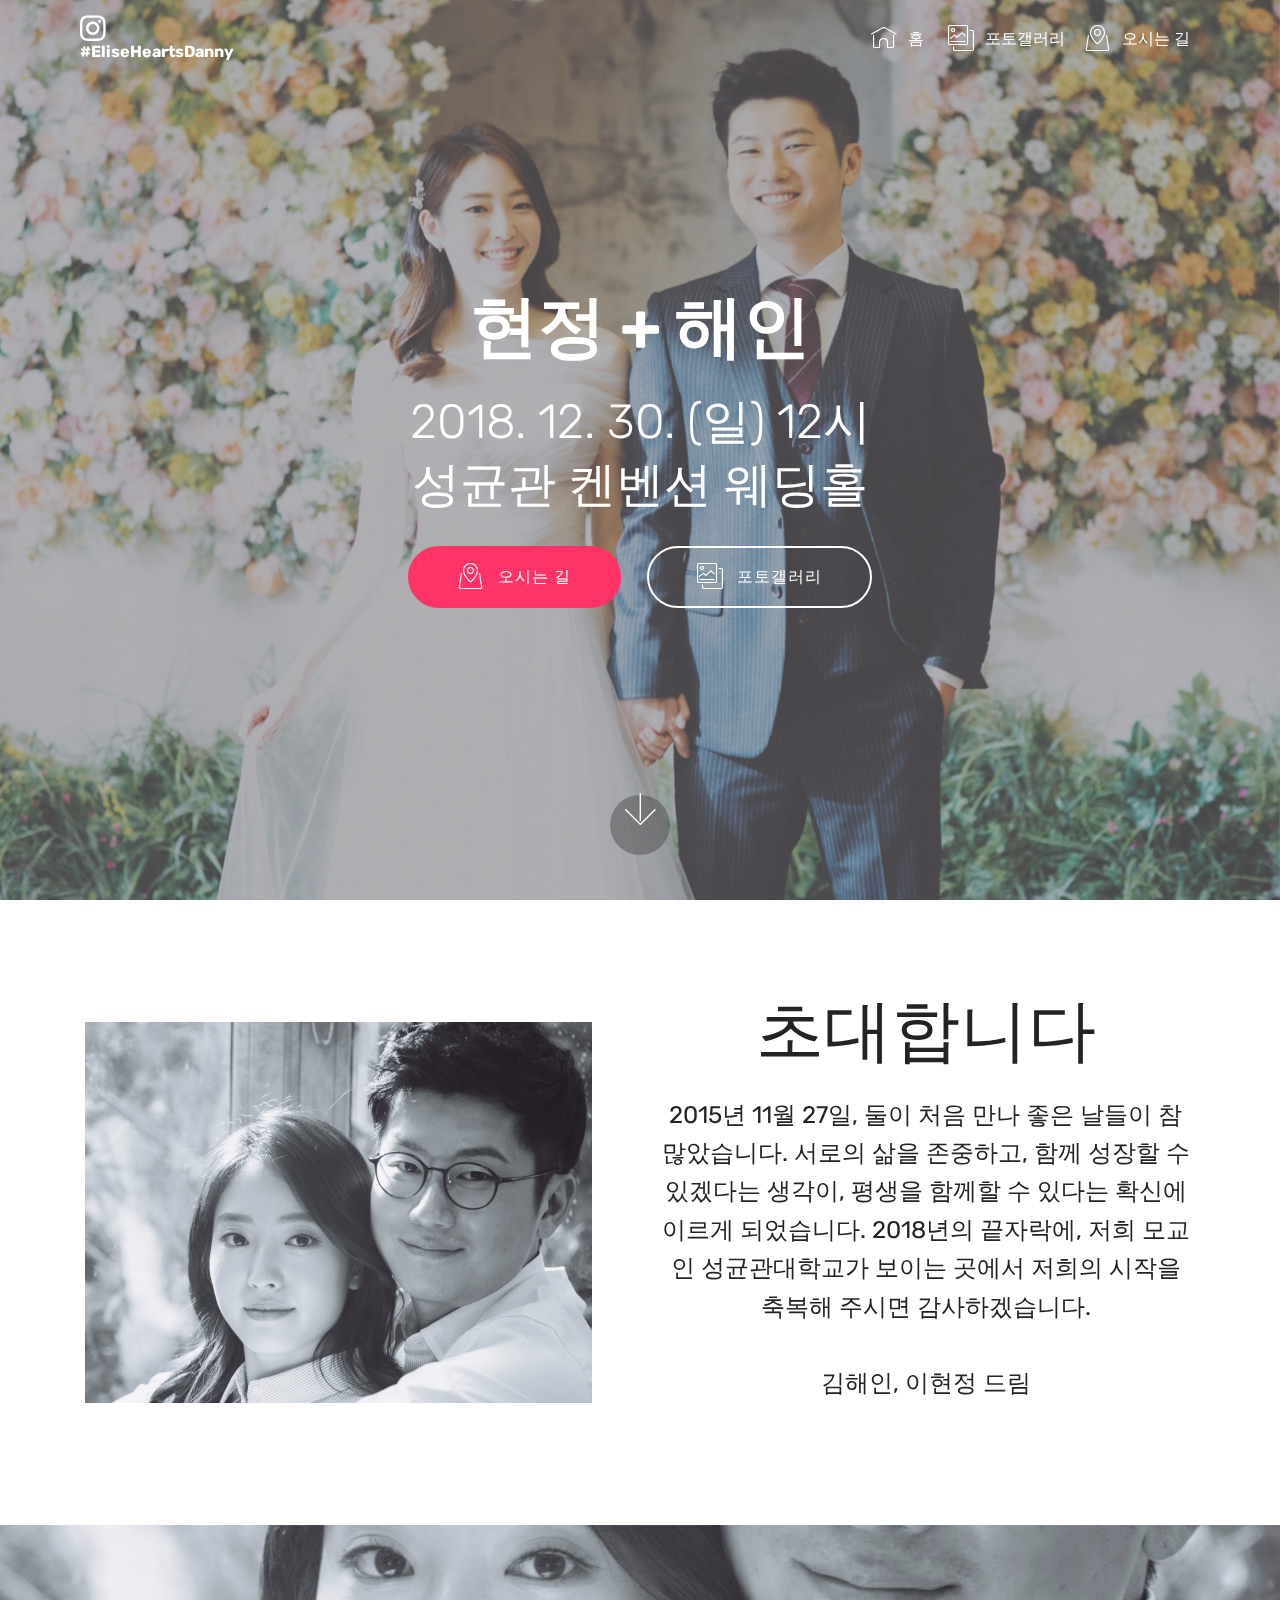
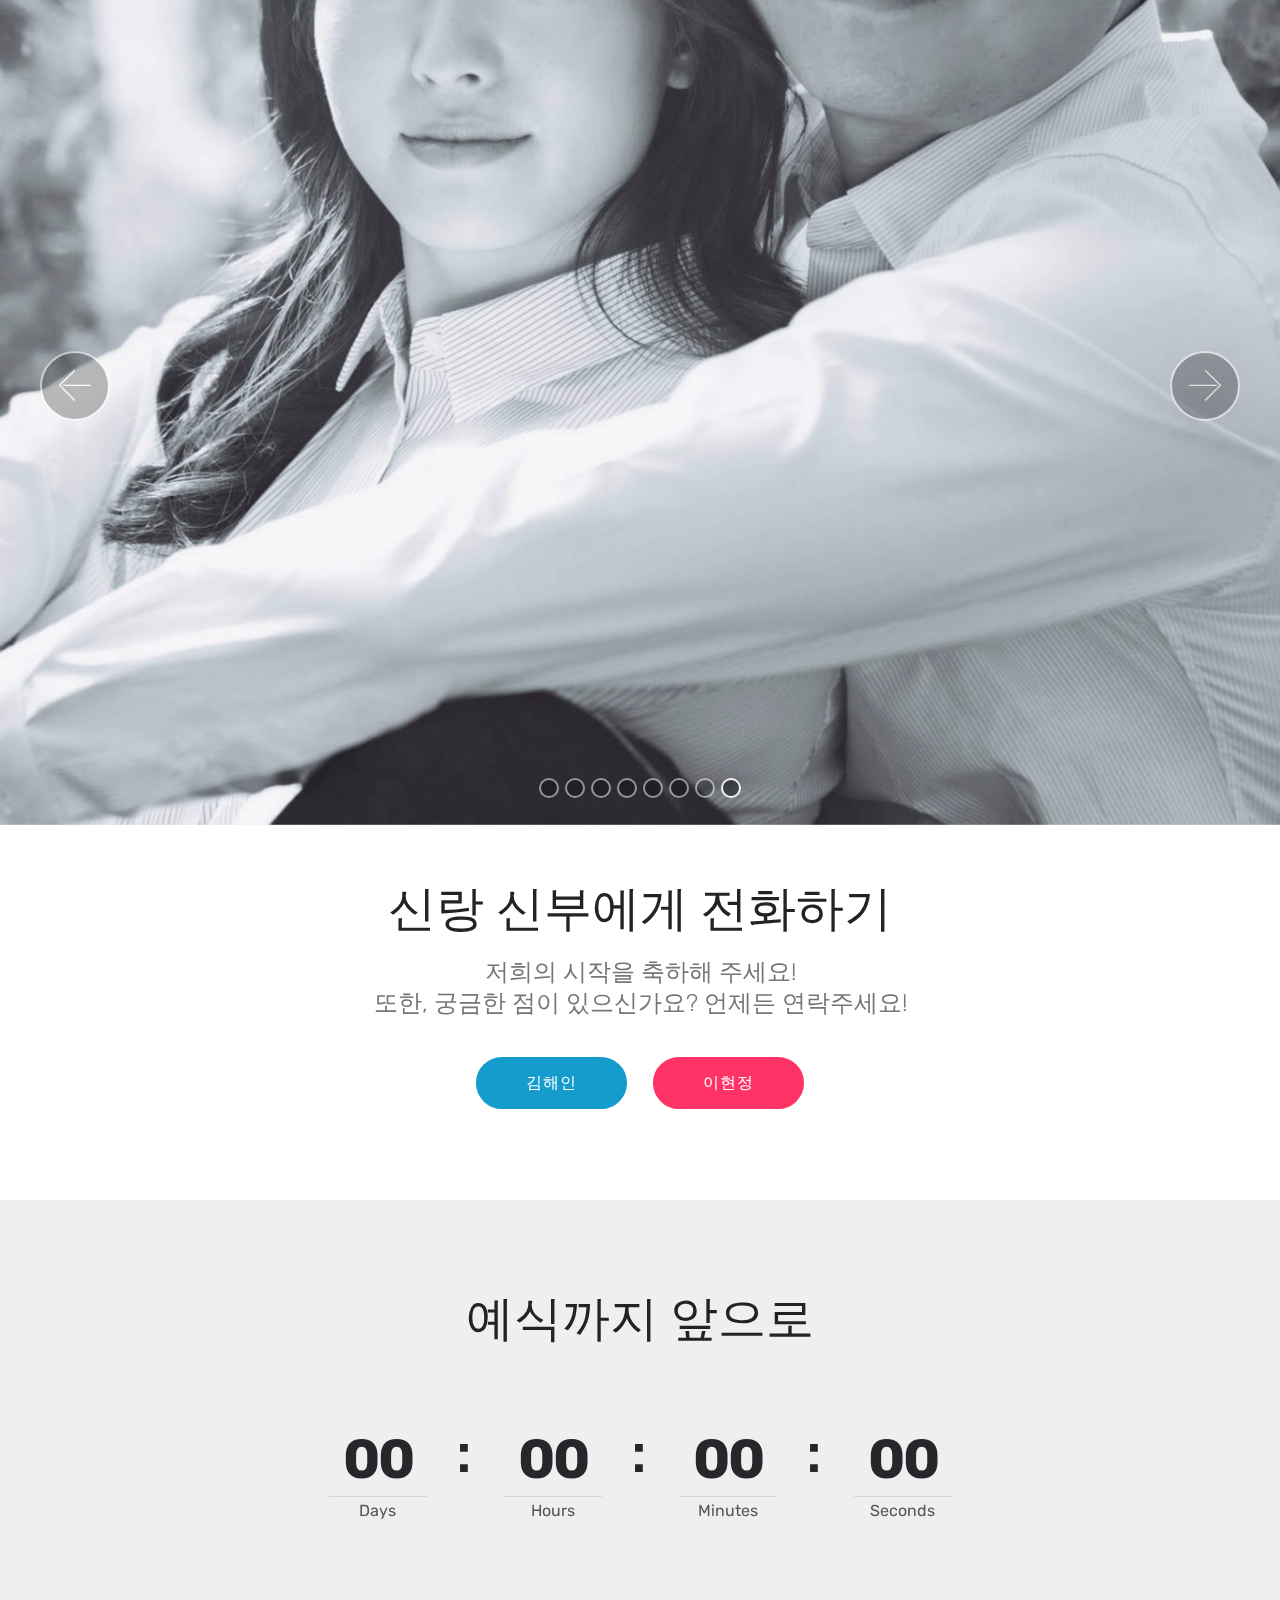
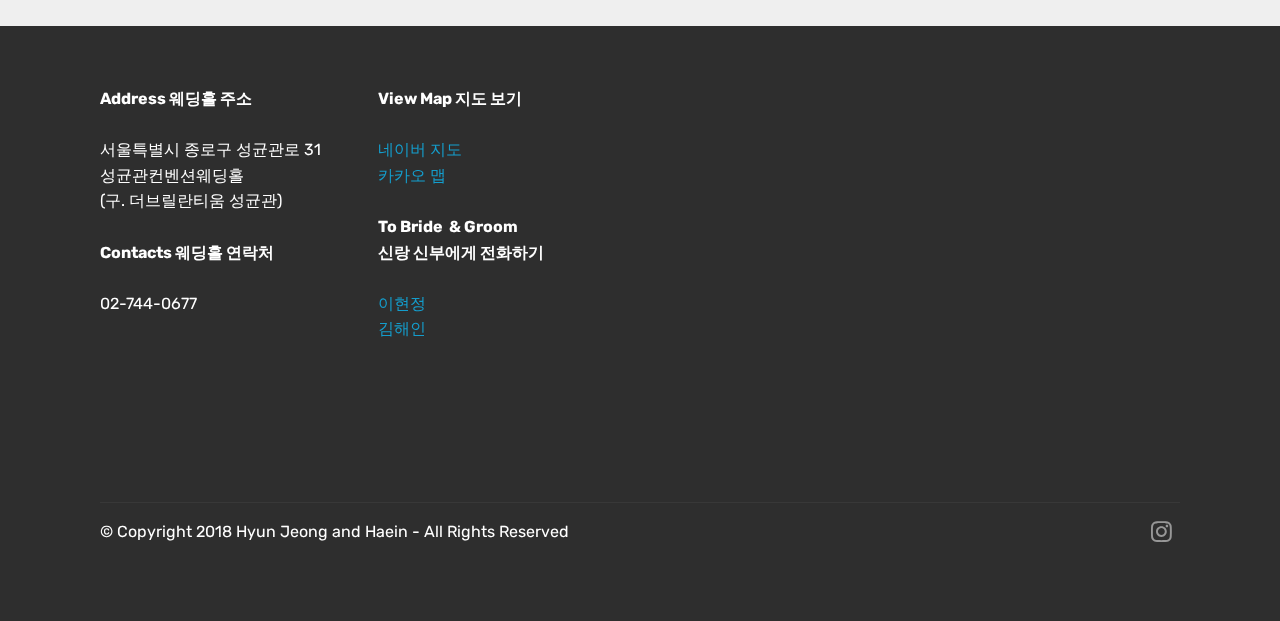
==== commit 98595355: "create github pages" ====
--- a/index.html
+++ b/index.html
@@ -56,7 +56,7 @@
     </nav>
 </section>
 
-<section class="engine"><a href="https://mobirise.info/b">how to create a site</a></section><section class="cid-r9Fqbcuisv mbr-fullscreen mbr-parallax-background" id="header2-a">
+<section class="engine"><a href="https://mobirise.info/j">website templates</a></section><section class="cid-r9Fqbcuisv mbr-fullscreen mbr-parallax-background" id="header2-a">
 
     
 
@@ -90,7 +90,7 @@
     <div class="container">
         <div class="media-container-row">
             <div class="mbr-figure" style="width: 100%;">
-                <img src="assets/images/cce9ffa6-db62-4151-a67f-66454d313045-1014x1521.jpg" alt="Mobirise" title="">
+                <img src="assets/images/ad77caf5-7f33-4e1b-9abf-c7ae0a8abde1-2-1014x1521.jpg" alt="Mobirise" title="">
             </div>
 
             <div class="media-content">
@@ -112,7 +112,7 @@
 
     
 
-    <div class="full-screen"><div class="mbr-slider slide carousel" data-pause="true" data-keyboard="false" data-ride="carousel" data-interval="4000"><ol class="carousel-indicators"><li data-app-prevent-settings="" data-target="#slider1-t" data-slide-to="0"></li><li data-app-prevent-settings="" data-target="#slider1-t" data-slide-to="1"></li><li data-app-prevent-settings="" data-target="#slider1-t" data-slide-to="2"></li><li data-app-prevent-settings="" data-target="#slider1-t" data-slide-to="3"></li><li data-app-prevent-settings="" data-target="#slider1-t" data-slide-to="4"></li><li data-app-prevent-settings="" data-target="#slider1-t" class=" active" data-slide-to="5"></li><li data-app-prevent-settings="" data-target="#slider1-t" data-slide-to="6"></li></ol><div class="carousel-inner" role="listbox"><div class="carousel-item slider-fullscreen-image" data-bg-video-slide="false" style="background-image: url(assets/images/ece1b891-afbf-4bc6-9c72-25e5a873dcd1-1365x2048.jpg);"><div class="container container-slide"><div class="image_wrapper"><img src="assets/images/ece1b891-afbf-4bc6-9c72-25e5a873dcd1-1365x2048.jpg"><div class="carousel-caption justify-content-center"><div class="col-10 align-center"></div></div></div></div></div><div class="carousel-item slider-fullscreen-image" data-bg-video-slide="false" style="background-image: url(assets/images/4561c145-2d4b-46ac-85ac-a928a0a5596d-2000x1333.jpg);"><div class="container container-slide"><div class="image_wrapper"><img src="assets/images/4561c145-2d4b-46ac-85ac-a928a0a5596d-2000x1333.jpg"><div class="carousel-caption justify-content-center"><div class="col-10 align-center"></div></div></div></div></div><div class="carousel-item slider-fullscreen-image" data-bg-video-slide="false" style="background-image: url(assets/images/12b0146c-f5fb-4c24-83f3-bd1f5a8c6efd-1365x2048.jpg);"><div class="container container-slide"><div class="image_wrapper"><img src="assets/images/12b0146c-f5fb-4c24-83f3-bd1f5a8c6efd-1365x2048.jpg"><div class="carousel-caption justify-content-center"><div class="col-10 align-center"></div></div></div></div></div><div class="carousel-item slider-fullscreen-image" data-bg-video-slide="false" style="background-image: url(assets/images/3f1f6cc6-a832-4691-bbc0-64c6f62feb18-1365x2048.jpg);"><div class="container container-slide"><div class="image_wrapper"><img src="assets/images/3f1f6cc6-a832-4691-bbc0-64c6f62feb18-1365x2048.jpg"><div class="carousel-caption justify-content-center"><div class="col-10 align-center"></div></div></div></div></div><div class="carousel-item slider-fullscreen-image" data-bg-video-slide="false" style="background-image: url(assets/images/51c10183-8046-4493-8538-49749af10b62-1365x2048.jpg);"><div class="container container-slide"><div class="image_wrapper"><img src="assets/images/51c10183-8046-4493-8538-49749af10b62-1365x2048.jpg"><div class="carousel-caption justify-content-center"><div class="col-10 align-center"></div></div></div></div></div><div class="carousel-item slider-fullscreen-image active" data-bg-video-slide="false" style="background-image: url(assets/images/ad77caf5-7f33-4e1b-9abf-c7ae0a8abde1-1365x2048.jpg);"><div class="container container-slide"><div class="image_wrapper"><img src="assets/images/ad77caf5-7f33-4e1b-9abf-c7ae0a8abde1-1365x2048.jpg"><div class="carousel-caption justify-content-center"><div class="col-10 align-center"></div></div></div></div></div><div class="carousel-item slider-fullscreen-image" data-bg-video-slide="false" style="background-image: url(assets/images/2cd5fa58-63eb-47d4-b0cd-e3f09477c1b6-1365x2048.jpg);"><div class="container container-slide"><div class="image_wrapper"><img src="assets/images/2cd5fa58-63eb-47d4-b0cd-e3f09477c1b6-1365x2048.jpg"><div class="carousel-caption justify-content-center"><div class="col-10 align-center"></div></div></div></div></div></div><a data-app-prevent-settings="" class="carousel-control carousel-control-prev" role="button" data-slide="prev" href="#slider1-t"><span aria-hidden="true" class="mbri-left mbr-iconfont"></span><span class="sr-only">Previous</span></a><a data-app-prevent-settings="" class="carousel-control carousel-control-next" role="button" data-slide="next" href="#slider1-t"><span aria-hidden="true" class="mbri-right mbr-iconfont"></span><span class="sr-only">Next</span></a></div></div>
+    <div class="full-screen"><div class="mbr-slider slide carousel" data-pause="true" data-keyboard="false" data-ride="carousel" data-interval="4000"><ol class="carousel-indicators"><li data-app-prevent-settings="" data-target="#slider1-t" data-slide-to="0"></li><li data-app-prevent-settings="" data-target="#slider1-t" data-slide-to="1"></li><li data-app-prevent-settings="" data-target="#slider1-t" data-slide-to="2"></li><li data-app-prevent-settings="" data-target="#slider1-t" data-slide-to="3"></li><li data-app-prevent-settings="" data-target="#slider1-t" data-slide-to="4"></li><li data-app-prevent-settings="" data-target="#slider1-t" data-slide-to="5"></li><li data-app-prevent-settings="" data-target="#slider1-t" data-slide-to="6"></li><li data-app-prevent-settings="" data-target="#slider1-t" class=" active" data-slide-to="7"></li></ol><div class="carousel-inner" role="listbox"><div class="carousel-item slider-fullscreen-image" data-bg-video-slide="false" style="background-image: url(assets/images/ece1b891-afbf-4bc6-9c72-25e5a873dcd1-1365x2048.jpg);"><div class="container container-slide"><div class="image_wrapper"><img src="assets/images/ece1b891-afbf-4bc6-9c72-25e5a873dcd1-1365x2048.jpg"><div class="carousel-caption justify-content-center"><div class="col-10 align-center"></div></div></div></div></div><div class="carousel-item slider-fullscreen-image" data-bg-video-slide="false" style="background-image: url(assets/images/4561c145-2d4b-46ac-85ac-a928a0a5596d-2000x1333.jpg);"><div class="container container-slide"><div class="image_wrapper"><img src="assets/images/4561c145-2d4b-46ac-85ac-a928a0a5596d-2000x1333.jpg"><div class="carousel-caption justify-content-center"><div class="col-10 align-center"></div></div></div></div></div><div class="carousel-item slider-fullscreen-image" data-bg-video-slide="false" style="background-image: url(assets/images/cce9ffa6-db62-4151-a67f-66454d313045-1365x2048.jpg);"><div class="container container-slide"><div class="image_wrapper"><img src="assets/images/cce9ffa6-db62-4151-a67f-66454d313045-1365x2048.jpg"><div class="carousel-caption justify-content-center"><div class="col-10 align-center"></div></div></div></div></div><div class="carousel-item slider-fullscreen-image" data-bg-video-slide="false" style="background-image: url(assets/images/12b0146c-f5fb-4c24-83f3-bd1f5a8c6efd-1365x2048.jpg);"><div class="container container-slide"><div class="image_wrapper"><img src="assets/images/12b0146c-f5fb-4c24-83f3-bd1f5a8c6efd-1365x2048.jpg"><div class="carousel-caption justify-content-center"><div class="col-10 align-center"></div></div></div></div></div><div class="carousel-item slider-fullscreen-image" data-bg-video-slide="false" style="background-image: url(assets/images/3f1f6cc6-a832-4691-bbc0-64c6f62feb18-1365x2048.jpg);"><div class="container container-slide"><div class="image_wrapper"><img src="assets/images/3f1f6cc6-a832-4691-bbc0-64c6f62feb18-1365x2048.jpg"><div class="carousel-caption justify-content-center"><div class="col-10 align-center"></div></div></div></div></div><div class="carousel-item slider-fullscreen-image" data-bg-video-slide="false" style="background-image: url(assets/images/51c10183-8046-4493-8538-49749af10b62-1365x2048.jpg);"><div class="container container-slide"><div class="image_wrapper"><img src="assets/images/51c10183-8046-4493-8538-49749af10b62-1365x2048.jpg"><div class="carousel-caption justify-content-center"><div class="col-10 align-center"></div></div></div></div></div><div class="carousel-item slider-fullscreen-image" data-bg-video-slide="false" style="background-image: url(assets/images/2cd5fa58-63eb-47d4-b0cd-e3f09477c1b6-1365x2048.jpg);"><div class="container container-slide"><div class="image_wrapper"><img src="assets/images/2cd5fa58-63eb-47d4-b0cd-e3f09477c1b6-1365x2048.jpg"><div class="carousel-caption justify-content-center"><div class="col-10 align-center"></div></div></div></div></div><div class="carousel-item slider-fullscreen-image active" data-bg-video-slide="false" style="background-image: url(assets/images/ad77caf5-7f33-4e1b-9abf-c7ae0a8abde1-1-1365x2048.jpg);"><div class="container container-slide"><div class="image_wrapper"><img src="assets/images/ad77caf5-7f33-4e1b-9abf-c7ae0a8abde1-1-1365x2048.jpg"><div class="carousel-caption justify-content-center"><div class="col-10 align-center"></div></div></div></div></div></div><a data-app-prevent-settings="" class="carousel-control carousel-control-prev" role="button" data-slide="prev" href="#slider1-t"><span aria-hidden="true" class="mbri-left mbr-iconfont"></span><span class="sr-only">Previous</span></a><a data-app-prevent-settings="" class="carousel-control carousel-control-next" role="button" data-slide="next" href="#slider1-t"><span aria-hidden="true" class="mbri-right mbr-iconfont"></span><span class="sr-only">Next</span></a></div></div>
 
 </section>
 
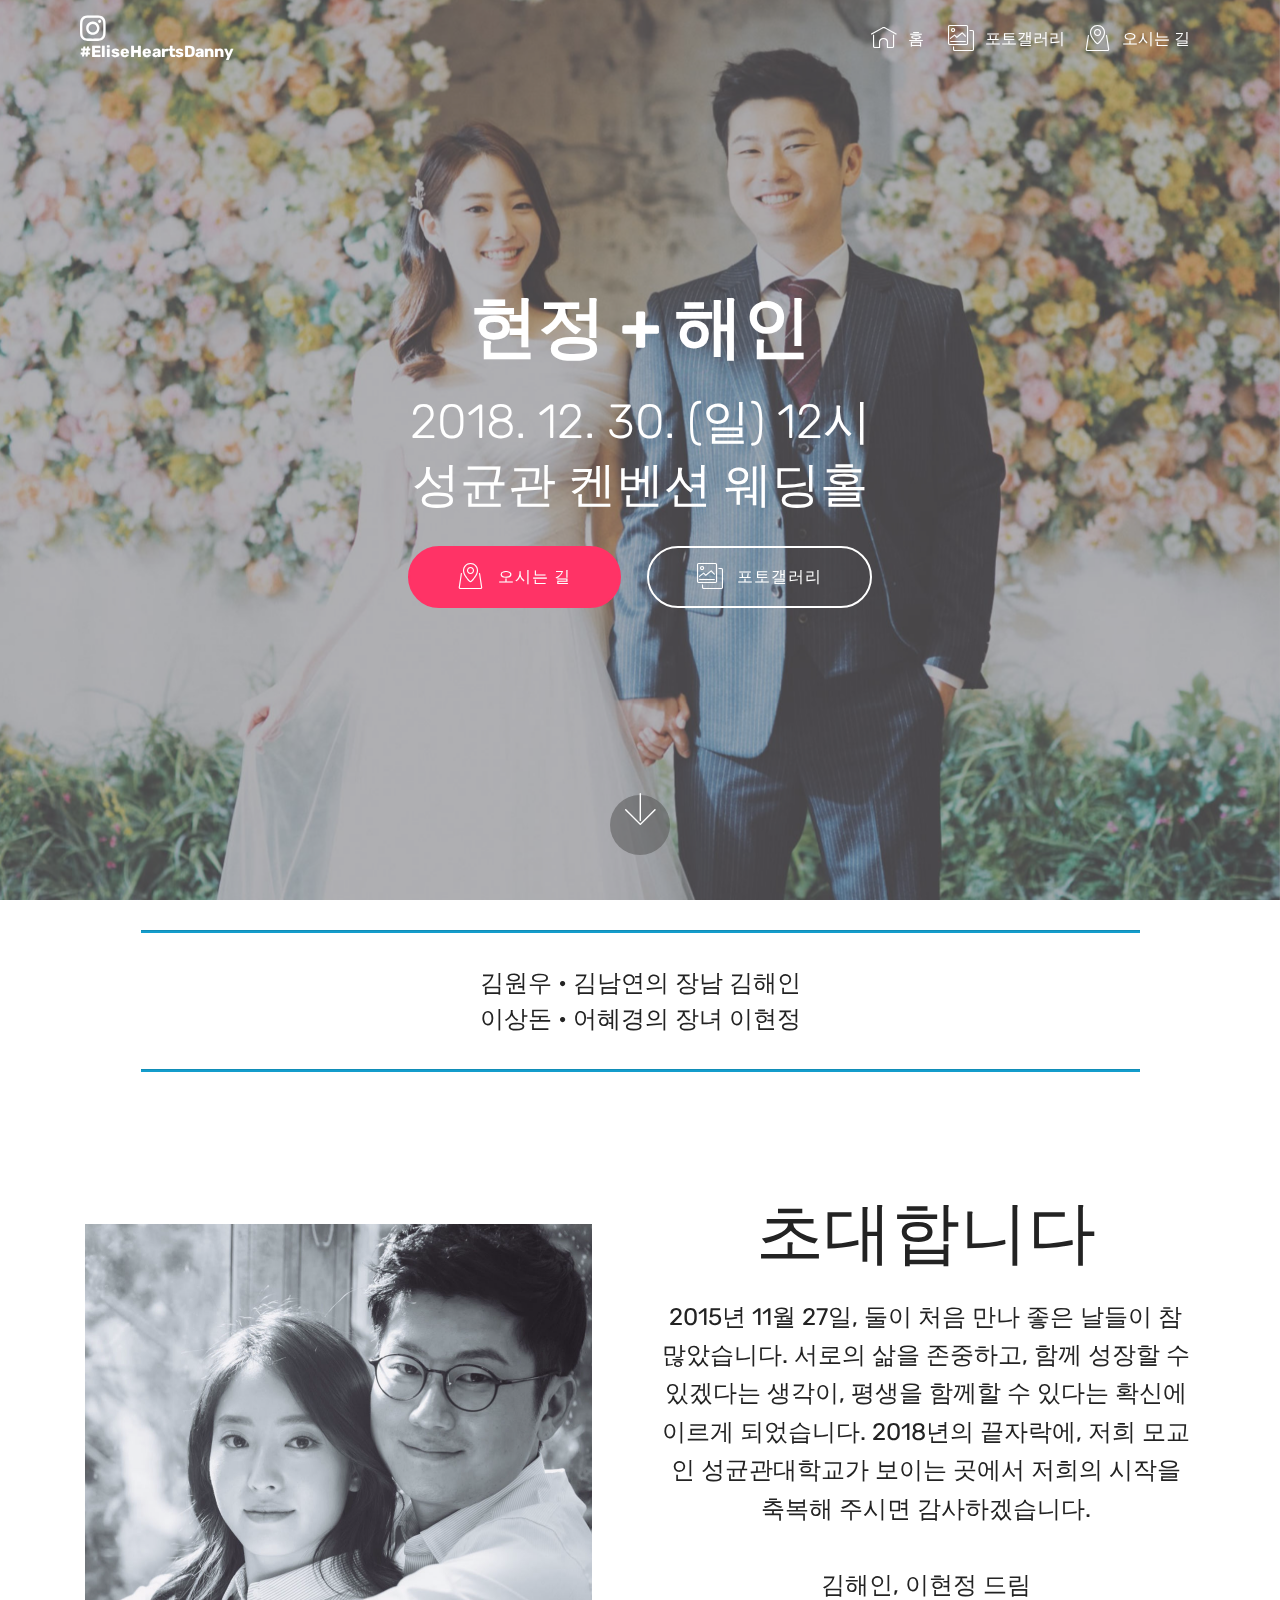
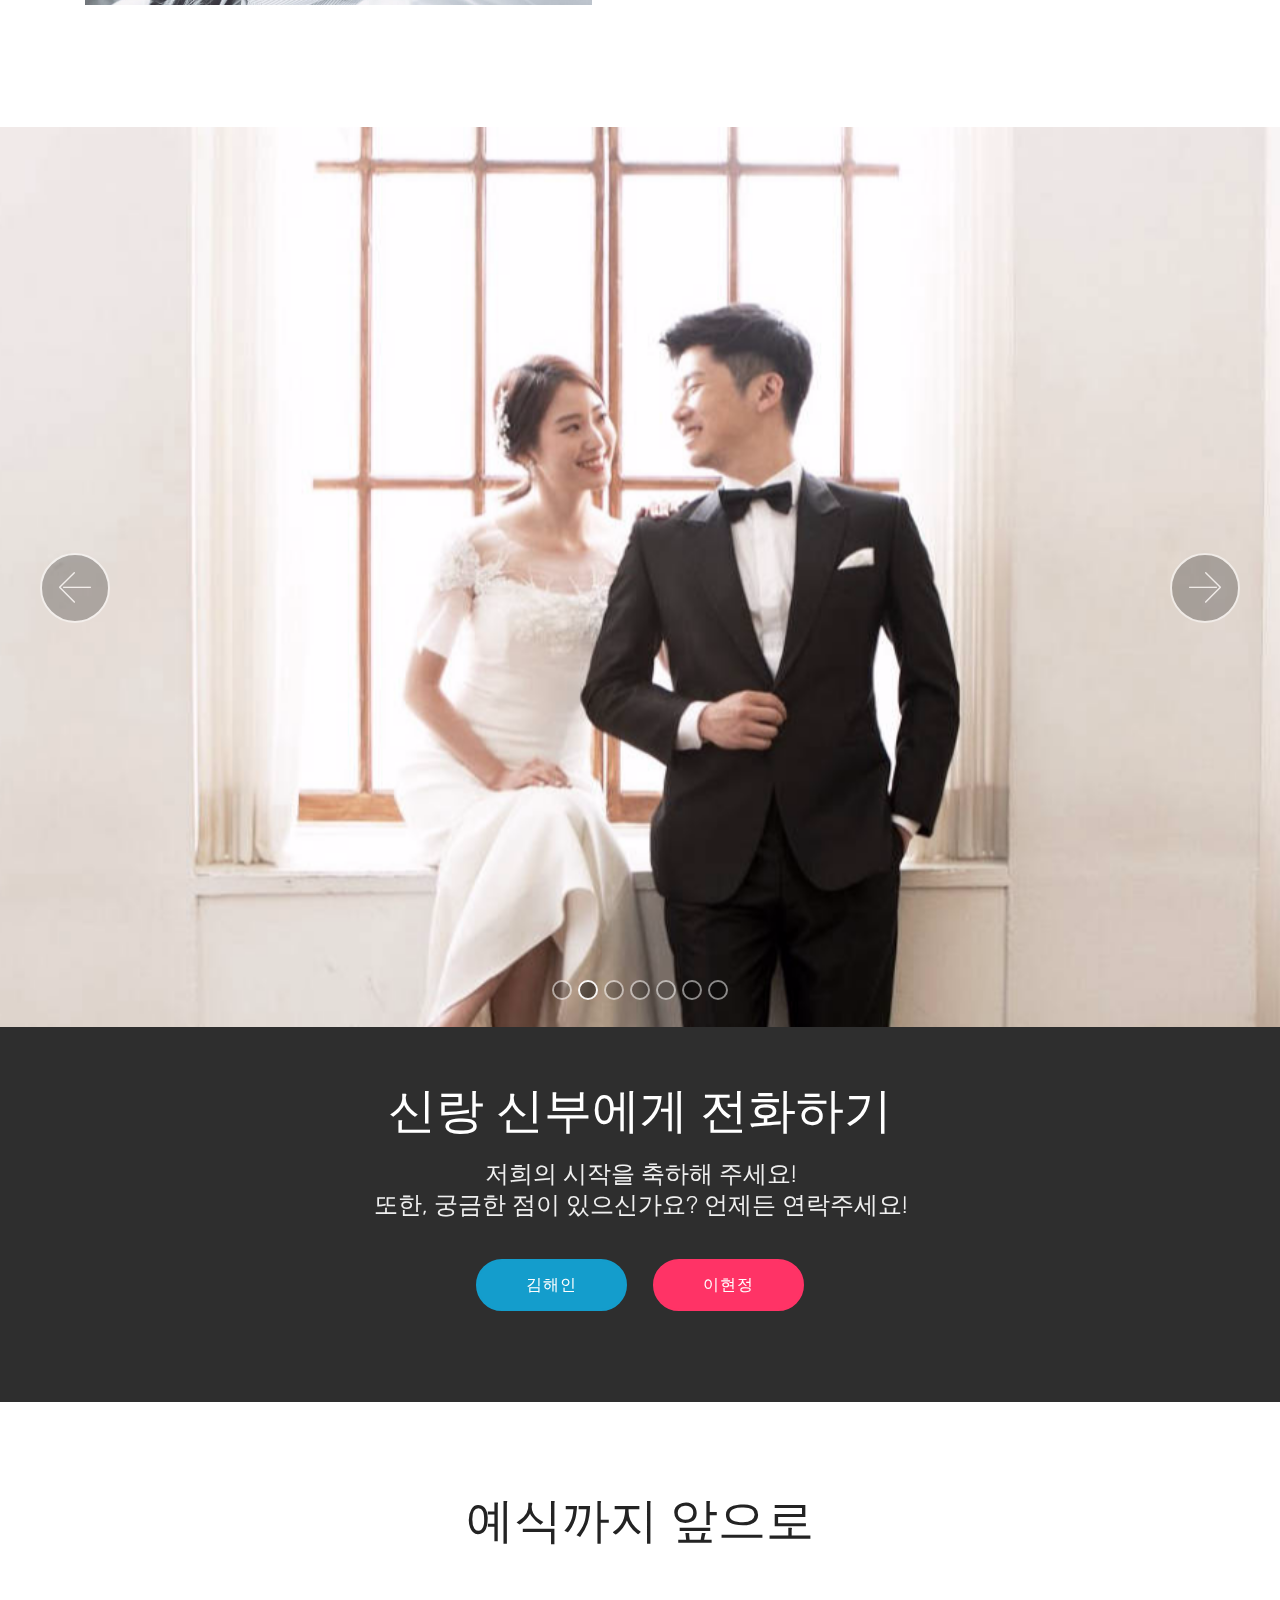
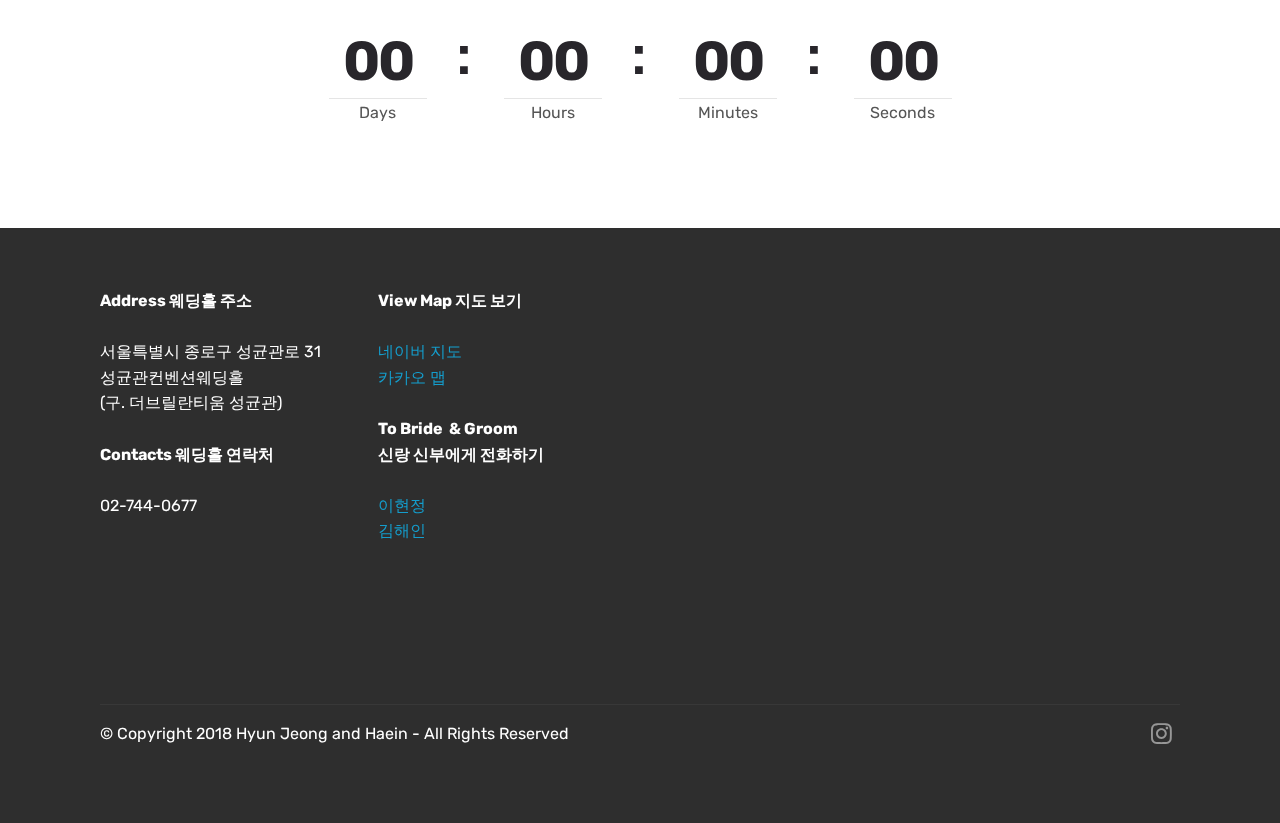
==== commit 4311b402: "create github pages" ====
--- a/index.html
+++ b/index.html
@@ -56,7 +56,7 @@
     </nav>
 </section>
 
-<section class="engine"><a href="https://mobirise.info/j">website templates</a></section><section class="cid-r9Fqbcuisv mbr-fullscreen mbr-parallax-background" id="header2-a">
+<section class="engine"><a href="https://mobirise.info/t">amp templates</a></section><section class="cid-r9Fqbcuisv mbr-fullscreen mbr-parallax-background" id="header2-a">
 
     
 
@@ -81,6 +81,21 @@
     </div>
 </section>
 
+<section class="mbr-section article content9 cid-rakbZEfT5E" id="content9-2e">
+    
+     
+
+    <div class="container">
+        <div class="inner-container" style="width: 100%;">
+            <hr class="line" style="width: 90%;">
+            <div class="section-text align-center mbr-fonts-style display-5">김원우 • 김남연의 장남  김해인
+<div>
+</div><div>이상돈 • 어혜경의 장녀  이현정</div></div>
+            <hr class="line" style="width: 90%;">
+        </div>
+        </div>
+</section>
+
 <section class="header3 cid-r9FpPmQoL1" id="header3-9">
 
     
@@ -112,7 +127,7 @@
 
     
 
-    <div class="full-screen"><div class="mbr-slider slide carousel" data-pause="true" data-keyboard="false" data-ride="carousel" data-interval="4000"><ol class="carousel-indicators"><li data-app-prevent-settings="" data-target="#slider1-t" data-slide-to="0"></li><li data-app-prevent-settings="" data-target="#slider1-t" data-slide-to="1"></li><li data-app-prevent-settings="" data-target="#slider1-t" data-slide-to="2"></li><li data-app-prevent-settings="" data-target="#slider1-t" data-slide-to="3"></li><li data-app-prevent-settings="" data-target="#slider1-t" data-slide-to="4"></li><li data-app-prevent-settings="" data-target="#slider1-t" data-slide-to="5"></li><li data-app-prevent-settings="" data-target="#slider1-t" data-slide-to="6"></li><li data-app-prevent-settings="" data-target="#slider1-t" class=" active" data-slide-to="7"></li></ol><div class="carousel-inner" role="listbox"><div class="carousel-item slider-fullscreen-image" data-bg-video-slide="false" style="background-image: url(assets/images/ece1b891-afbf-4bc6-9c72-25e5a873dcd1-1365x2048.jpg);"><div class="container container-slide"><div class="image_wrapper"><img src="assets/images/ece1b891-afbf-4bc6-9c72-25e5a873dcd1-1365x2048.jpg"><div class="carousel-caption justify-content-center"><div class="col-10 align-center"></div></div></div></div></div><div class="carousel-item slider-fullscreen-image" data-bg-video-slide="false" style="background-image: url(assets/images/4561c145-2d4b-46ac-85ac-a928a0a5596d-2000x1333.jpg);"><div class="container container-slide"><div class="image_wrapper"><img src="assets/images/4561c145-2d4b-46ac-85ac-a928a0a5596d-2000x1333.jpg"><div class="carousel-caption justify-content-center"><div class="col-10 align-center"></div></div></div></div></div><div class="carousel-item slider-fullscreen-image" data-bg-video-slide="false" style="background-image: url(assets/images/cce9ffa6-db62-4151-a67f-66454d313045-1365x2048.jpg);"><div class="container container-slide"><div class="image_wrapper"><img src="assets/images/cce9ffa6-db62-4151-a67f-66454d313045-1365x2048.jpg"><div class="carousel-caption justify-content-center"><div class="col-10 align-center"></div></div></div></div></div><div class="carousel-item slider-fullscreen-image" data-bg-video-slide="false" style="background-image: url(assets/images/12b0146c-f5fb-4c24-83f3-bd1f5a8c6efd-1365x2048.jpg);"><div class="container container-slide"><div class="image_wrapper"><img src="assets/images/12b0146c-f5fb-4c24-83f3-bd1f5a8c6efd-1365x2048.jpg"><div class="carousel-caption justify-content-center"><div class="col-10 align-center"></div></div></div></div></div><div class="carousel-item slider-fullscreen-image" data-bg-video-slide="false" style="background-image: url(assets/images/3f1f6cc6-a832-4691-bbc0-64c6f62feb18-1365x2048.jpg);"><div class="container container-slide"><div class="image_wrapper"><img src="assets/images/3f1f6cc6-a832-4691-bbc0-64c6f62feb18-1365x2048.jpg"><div class="carousel-caption justify-content-center"><div class="col-10 align-center"></div></div></div></div></div><div class="carousel-item slider-fullscreen-image" data-bg-video-slide="false" style="background-image: url(assets/images/51c10183-8046-4493-8538-49749af10b62-1365x2048.jpg);"><div class="container container-slide"><div class="image_wrapper"><img src="assets/images/51c10183-8046-4493-8538-49749af10b62-1365x2048.jpg"><div class="carousel-caption justify-content-center"><div class="col-10 align-center"></div></div></div></div></div><div class="carousel-item slider-fullscreen-image" data-bg-video-slide="false" style="background-image: url(assets/images/2cd5fa58-63eb-47d4-b0cd-e3f09477c1b6-1365x2048.jpg);"><div class="container container-slide"><div class="image_wrapper"><img src="assets/images/2cd5fa58-63eb-47d4-b0cd-e3f09477c1b6-1365x2048.jpg"><div class="carousel-caption justify-content-center"><div class="col-10 align-center"></div></div></div></div></div><div class="carousel-item slider-fullscreen-image active" data-bg-video-slide="false" style="background-image: url(assets/images/ad77caf5-7f33-4e1b-9abf-c7ae0a8abde1-1-1365x2048.jpg);"><div class="container container-slide"><div class="image_wrapper"><img src="assets/images/ad77caf5-7f33-4e1b-9abf-c7ae0a8abde1-1-1365x2048.jpg"><div class="carousel-caption justify-content-center"><div class="col-10 align-center"></div></div></div></div></div></div><a data-app-prevent-settings="" class="carousel-control carousel-control-prev" role="button" data-slide="prev" href="#slider1-t"><span aria-hidden="true" class="mbri-left mbr-iconfont"></span><span class="sr-only">Previous</span></a><a data-app-prevent-settings="" class="carousel-control carousel-control-next" role="button" data-slide="next" href="#slider1-t"><span aria-hidden="true" class="mbri-right mbr-iconfont"></span><span class="sr-only">Next</span></a></div></div>
+    <div class="full-screen"><div class="mbr-slider slide carousel" data-pause="true" data-keyboard="false" data-ride="carousel" data-interval="4000"><ol class="carousel-indicators"><li data-app-prevent-settings="" data-target="#slider1-t" data-slide-to="0"></li><li data-app-prevent-settings="" data-target="#slider1-t" class=" active" data-slide-to="1"></li><li data-app-prevent-settings="" data-target="#slider1-t" data-slide-to="2"></li><li data-app-prevent-settings="" data-target="#slider1-t" data-slide-to="3"></li><li data-app-prevent-settings="" data-target="#slider1-t" data-slide-to="4"></li><li data-app-prevent-settings="" data-target="#slider1-t" data-slide-to="5"></li><li data-app-prevent-settings="" data-target="#slider1-t" data-slide-to="6"></li></ol><div class="carousel-inner" role="listbox"><div class="carousel-item slider-fullscreen-image" data-bg-video-slide="false" style="background-image: url(assets/images/ece1b891-afbf-4bc6-9c72-25e5a873dcd1-1365x2048.jpg);"><div class="container container-slide"><div class="image_wrapper"><img src="assets/images/ece1b891-afbf-4bc6-9c72-25e5a873dcd1-1365x2048.jpg"><div class="carousel-caption justify-content-center"><div class="col-10 align-center"></div></div></div></div></div><div class="carousel-item slider-fullscreen-image active" data-bg-video-slide="false" style="background-image: url(assets/images/4561c145-2d4b-46ac-85ac-a928a0a5596d-2000x1333.jpg);"><div class="container container-slide"><div class="image_wrapper"><img src="assets/images/4561c145-2d4b-46ac-85ac-a928a0a5596d-2000x1333.jpg"><div class="carousel-caption justify-content-center"><div class="col-10 align-center"></div></div></div></div></div><div class="carousel-item slider-fullscreen-image" data-bg-video-slide="false" style="background-image: url(assets/images/12b0146c-f5fb-4c24-83f3-bd1f5a8c6efd-1365x2048.jpg);"><div class="container container-slide"><div class="image_wrapper"><img src="assets/images/12b0146c-f5fb-4c24-83f3-bd1f5a8c6efd-1365x2048.jpg"><div class="carousel-caption justify-content-center"><div class="col-10 align-center"></div></div></div></div></div><div class="carousel-item slider-fullscreen-image" data-bg-video-slide="false" style="background-image: url(assets/images/3f1f6cc6-a832-4691-bbc0-64c6f62feb18-1365x2048.jpg);"><div class="container container-slide"><div class="image_wrapper"><img src="assets/images/3f1f6cc6-a832-4691-bbc0-64c6f62feb18-1365x2048.jpg"><div class="carousel-caption justify-content-center"><div class="col-10 align-center"></div></div></div></div></div><div class="carousel-item slider-fullscreen-image" data-bg-video-slide="false" style="background-image: url(assets/images/51c10183-8046-4493-8538-49749af10b62-1365x2048.jpg);"><div class="container container-slide"><div class="image_wrapper"><img src="assets/images/51c10183-8046-4493-8538-49749af10b62-1365x2048.jpg"><div class="carousel-caption justify-content-center"><div class="col-10 align-center"></div></div></div></div></div><div class="carousel-item slider-fullscreen-image" data-bg-video-slide="false" style="background-image: url(assets/images/2cd5fa58-63eb-47d4-b0cd-e3f09477c1b6-1365x2048.jpg);"><div class="container container-slide"><div class="image_wrapper"><img src="assets/images/2cd5fa58-63eb-47d4-b0cd-e3f09477c1b6-1365x2048.jpg"><div class="carousel-caption justify-content-center"><div class="col-10 align-center"></div></div></div></div></div><div class="carousel-item slider-fullscreen-image" data-bg-video-slide="false" style="background-image: url(assets/images/ad77caf5-7f33-4e1b-9abf-c7ae0a8abde1-1-1365x2048.jpg);"><div class="container container-slide"><div class="image_wrapper"><img src="assets/images/ad77caf5-7f33-4e1b-9abf-c7ae0a8abde1-1-1365x2048.jpg"><div class="carousel-caption justify-content-center"><div class="col-10 align-center"></div></div></div></div></div></div><a data-app-prevent-settings="" class="carousel-control carousel-control-prev" role="button" data-slide="prev" href="#slider1-t"><span aria-hidden="true" class="mbri-left mbr-iconfont"></span><span class="sr-only">Previous</span></a><a data-app-prevent-settings="" class="carousel-control carousel-control-next" role="button" data-slide="next" href="#slider1-t"><span aria-hidden="true" class="mbri-right mbr-iconfont"></span><span class="sr-only">Next</span></a></div></div>
 
 </section>
 
--- a/assets/mobirise/css/mbr-additional.css
+++ b/assets/mobirise/css/mbr-additional.css
@@ -1379,6 +1379,29 @@
 .cid-r9Fqbcuisv {
   background-image: url("../../../assets/images/af9af2e7-8089-4489-8a4c-686db2141f08-3-2000x1333.jpg");
 }
+.cid-rakbZEfT5E {
+  padding-top: 30px;
+  padding-bottom: 30px;
+  background-color: #ffffff;
+}
+.cid-rakbZEfT5E .line {
+  background-color: #149dcc;
+  color: #149dcc;
+  align: center;
+  height: 2px;
+  margin: 0 auto;
+}
+.cid-rakbZEfT5E .section-text {
+  padding: 2rem 0;
+}
+.cid-rakbZEfT5E .inner-container {
+  margin: 0 auto;
+}
+@media (max-width: 768px) {
+  .cid-rakbZEfT5E .inner-container {
+    width: 100% !important;
+  }
+}
 .cid-r9FpPmQoL1 {
   padding-top: 90px;
   padding-bottom: 90px;
@@ -1649,15 +1672,18 @@
 .cid-ra7XZERwAo {
   padding-top: 60px;
   padding-bottom: 60px;
-  background-color: #ffffff;
+  background-color: #2e2e2e;
 }
 .cid-ra7XZERwAo .mbr-section-subtitle {
-  color: #767676;
+  color: #efefef;
+}
+.cid-ra7XZERwAo H2 {
+  color: #ffffff;
 }
 .cid-r9FrYjuBpv {
   padding-top: 90px;
   padding-bottom: 90px;
-  background-color: #efefef;
+  background-color: #ffffff;
 }
 .cid-r9FrYjuBpv .mbr-section-subtitle {
   color: #767676;
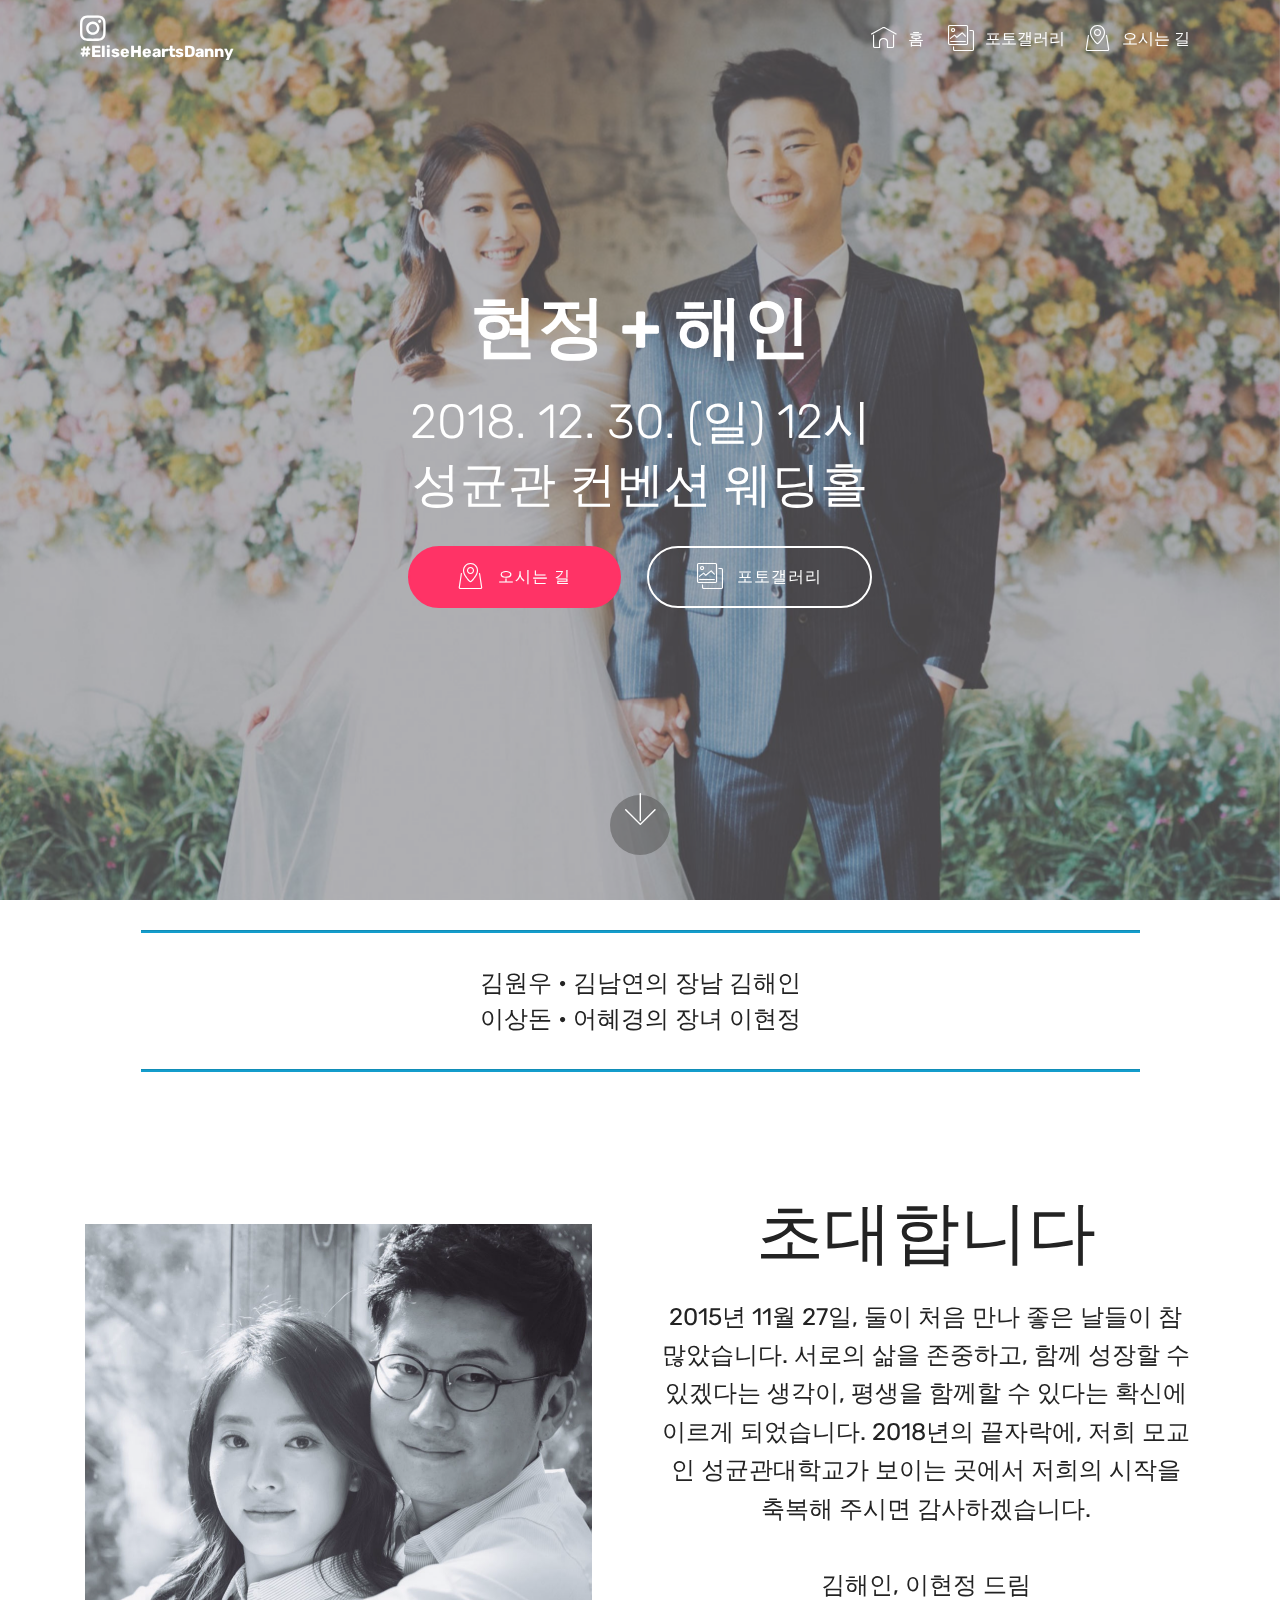
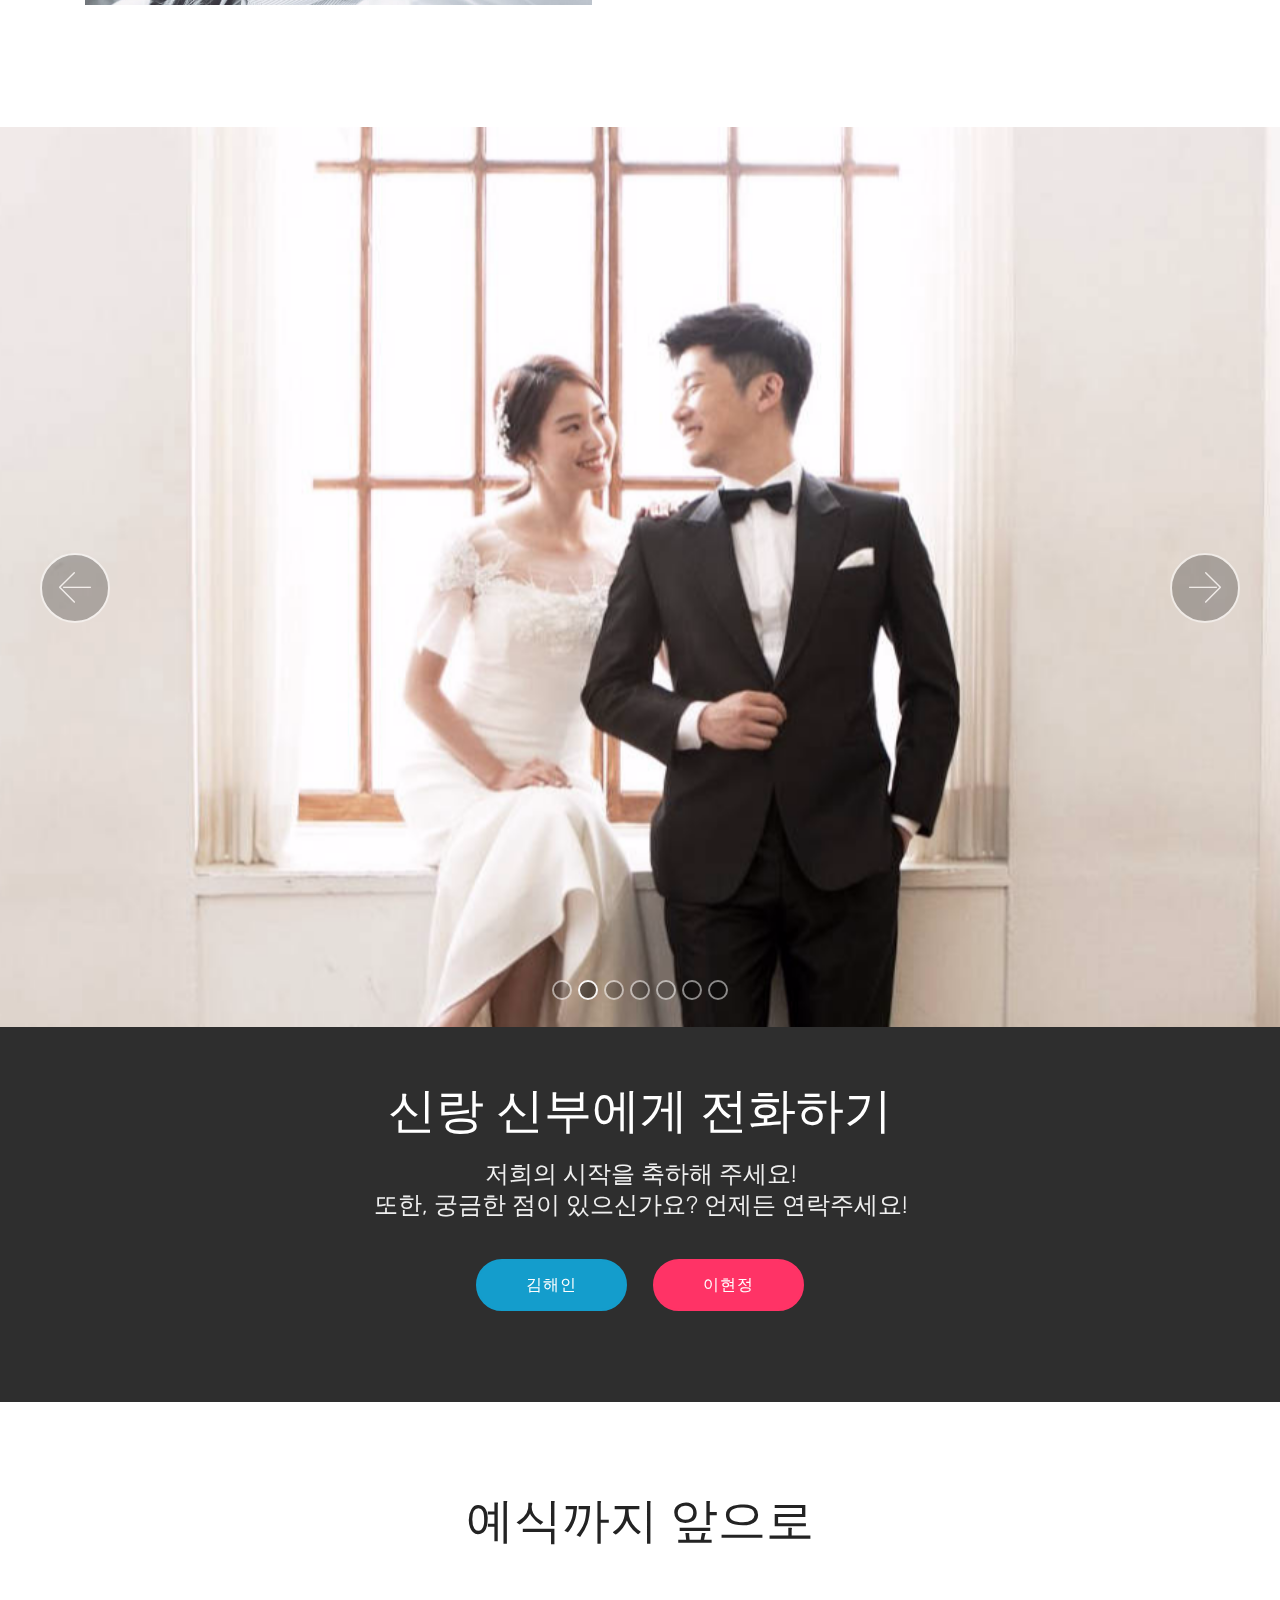
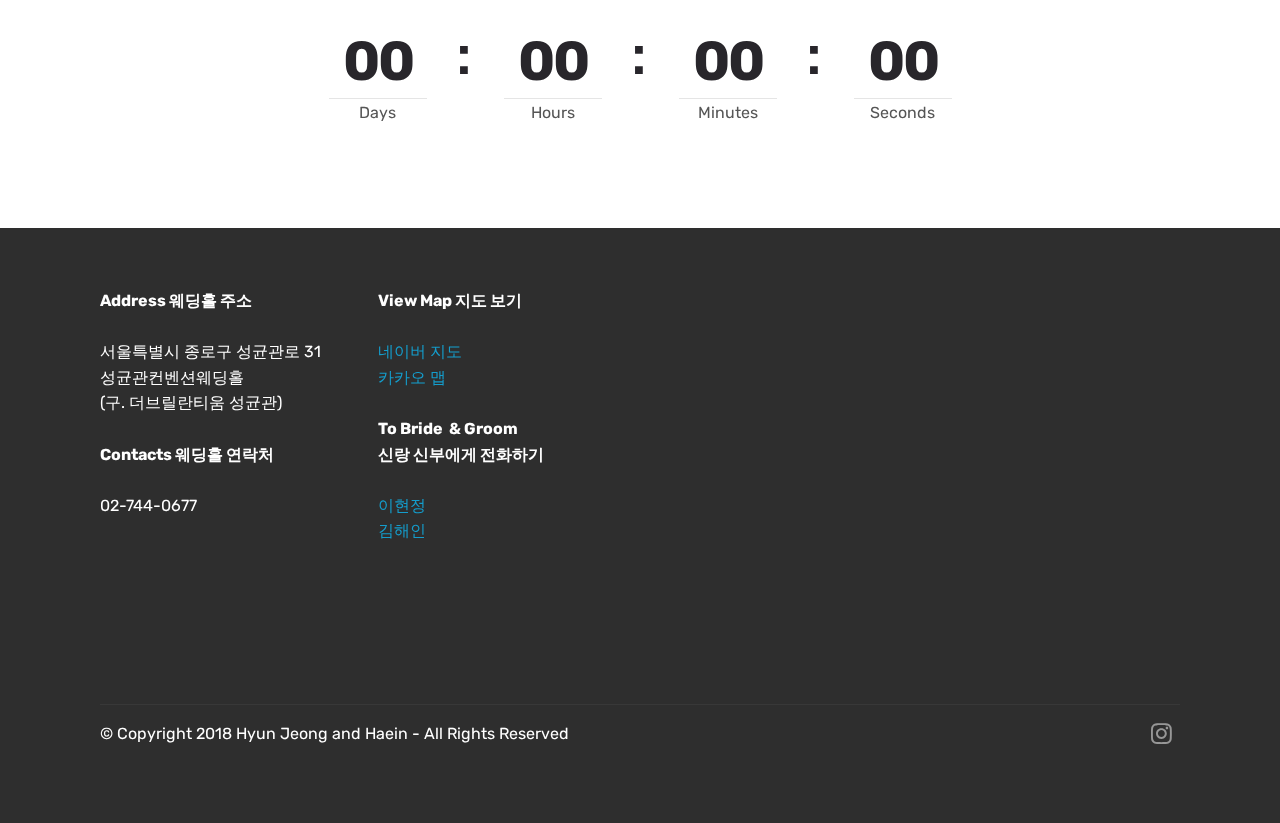
==== commit 5f29bb11: "create github pages" ====
--- a/index.html
+++ b/index.html
@@ -56,7 +56,7 @@
     </nav>
 </section>
 
-<section class="engine"><a href="https://mobirise.info/t">amp templates</a></section><section class="cid-r9Fqbcuisv mbr-fullscreen mbr-parallax-background" id="header2-a">
+<section class="engine"><a href="https://mobirise.info/b">create a website</a></section><section class="cid-r9Fqbcuisv mbr-fullscreen mbr-parallax-background" id="header2-a">
 
     
 
@@ -67,7 +67,7 @@
             <div class="mbr-white col-md-10">
                 <h1 class="mbr-section-title mbr-bold pb-3 mbr-fonts-style display-1">
                     현정 + 해인</h1>
-                <h3 class="mbr-section-subtitle align-center mbr-light pb-3 mbr-fonts-style display-2">2018. 12. 30. (일) 12시<br>성균관 켄벤션 웨딩홀</h3>
+                <h3 class="mbr-section-subtitle align-center mbr-light pb-3 mbr-fonts-style display-2">2018. 12. 30. (일) 12시<br>성균관 컨벤션 웨딩홀</h3>
                 
                 <div class="mbr-section-btn"><a class="btn btn-md btn-secondary display-4" href="page2.html"><span class="mbri-map-pin mbr-iconfont mbr-iconfont-btn"></span>오시는 길</a>
                     <a class="btn btn-md btn-white-outline display-4" href="page.html"><span class="mbri-photos mbr-iconfont mbr-iconfont-btn"></span>포토갤러리</a></div>
